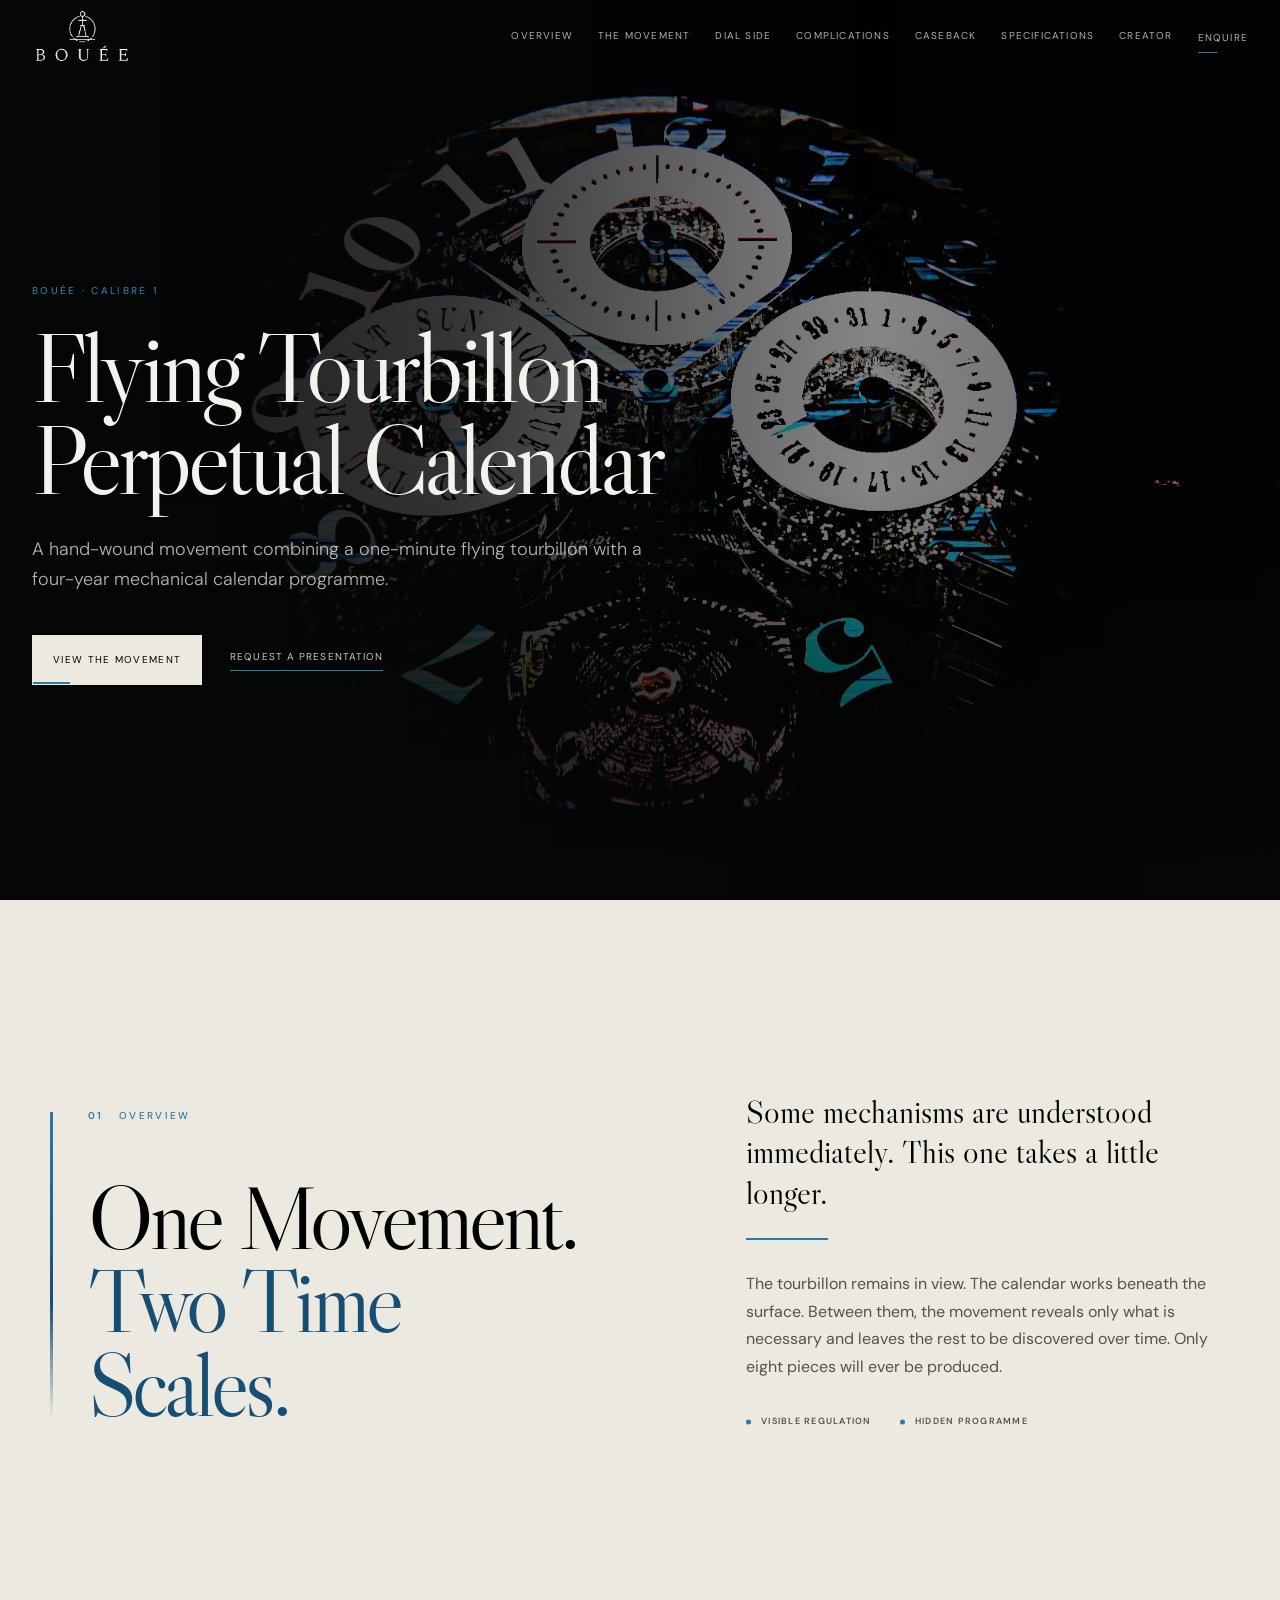
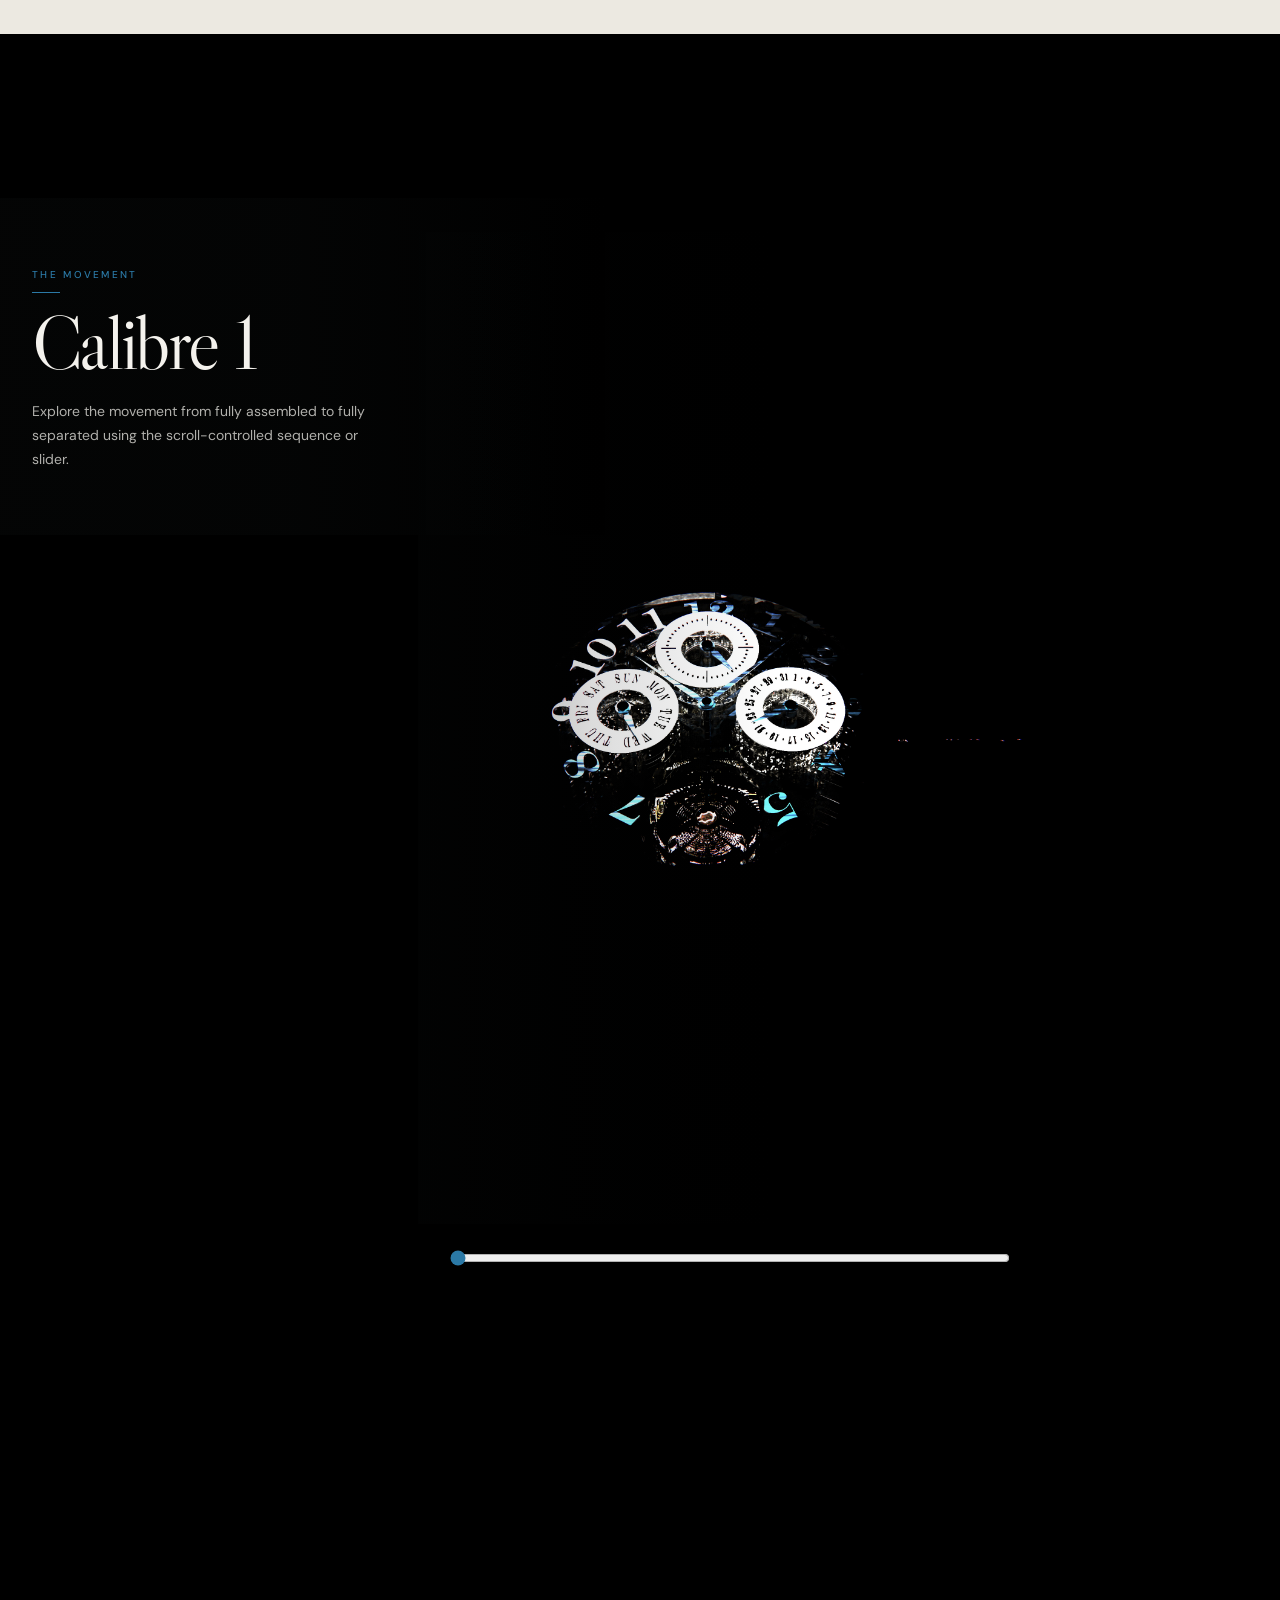
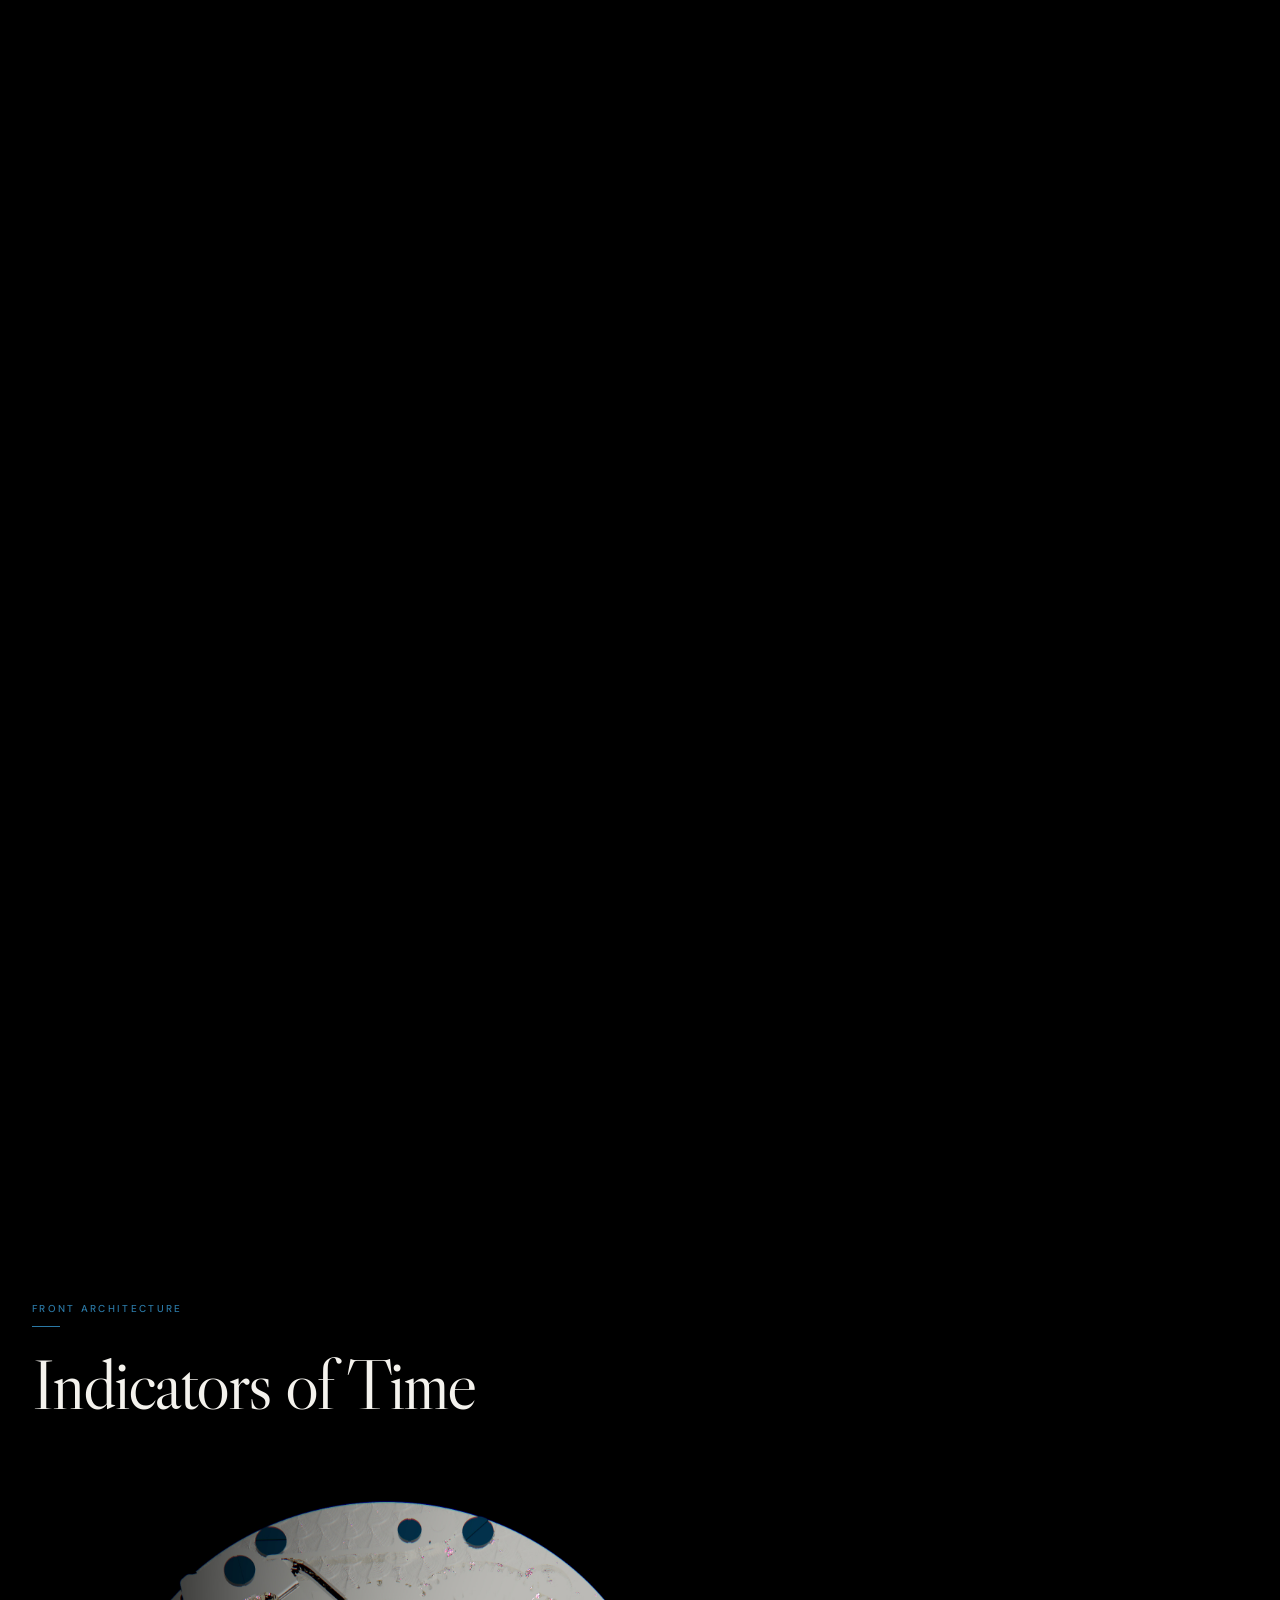
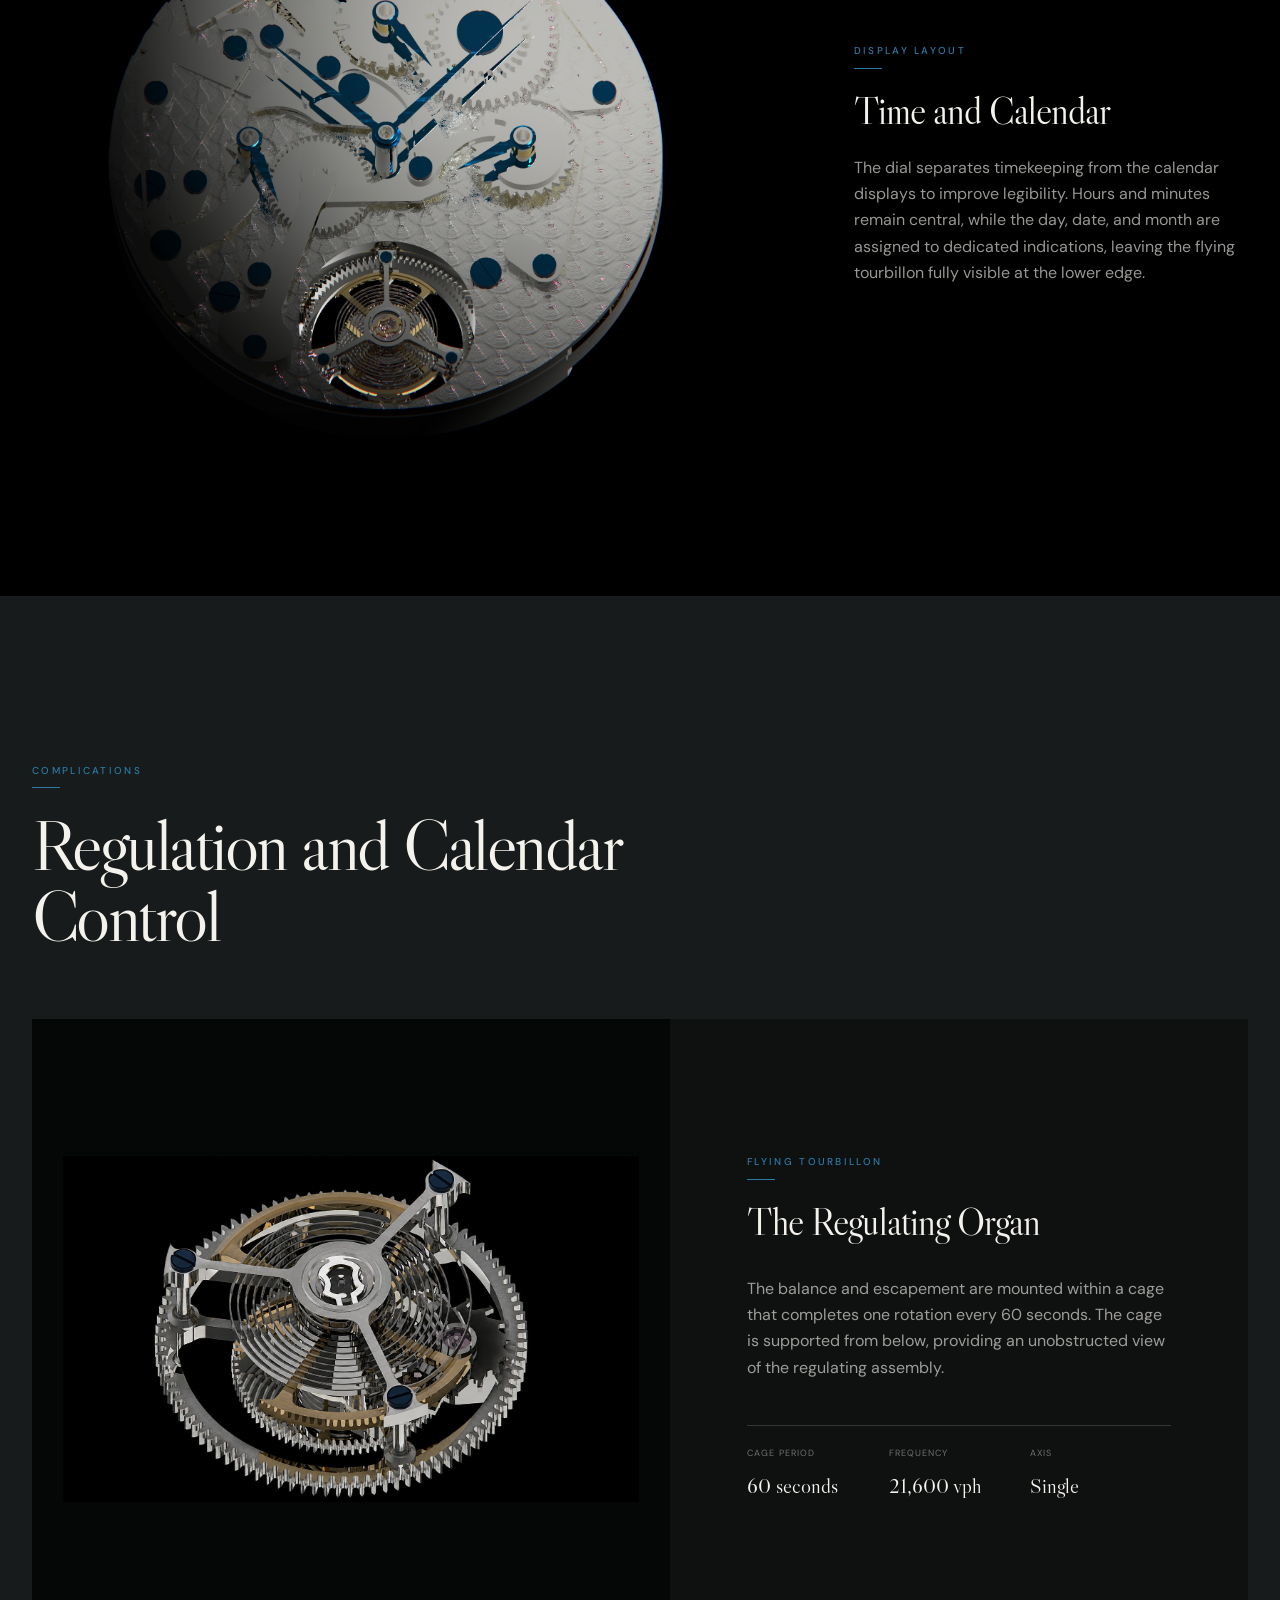
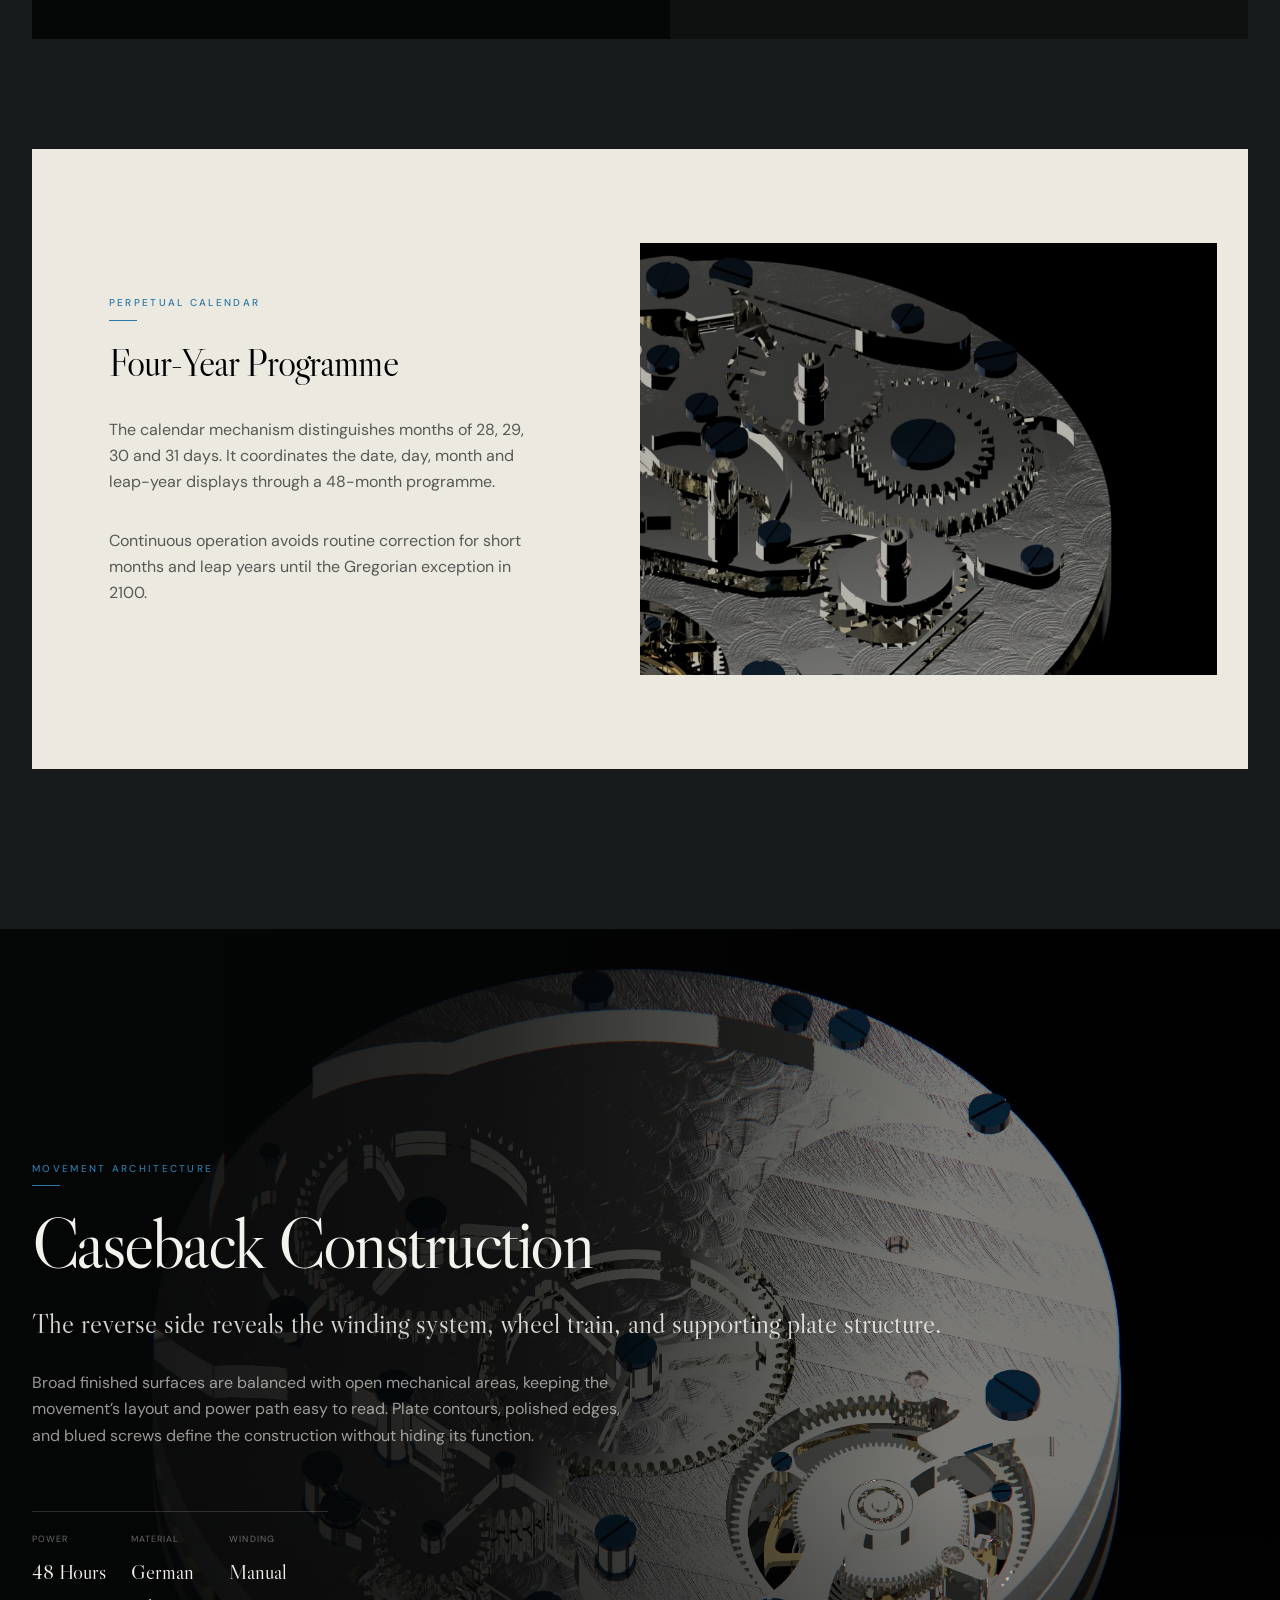
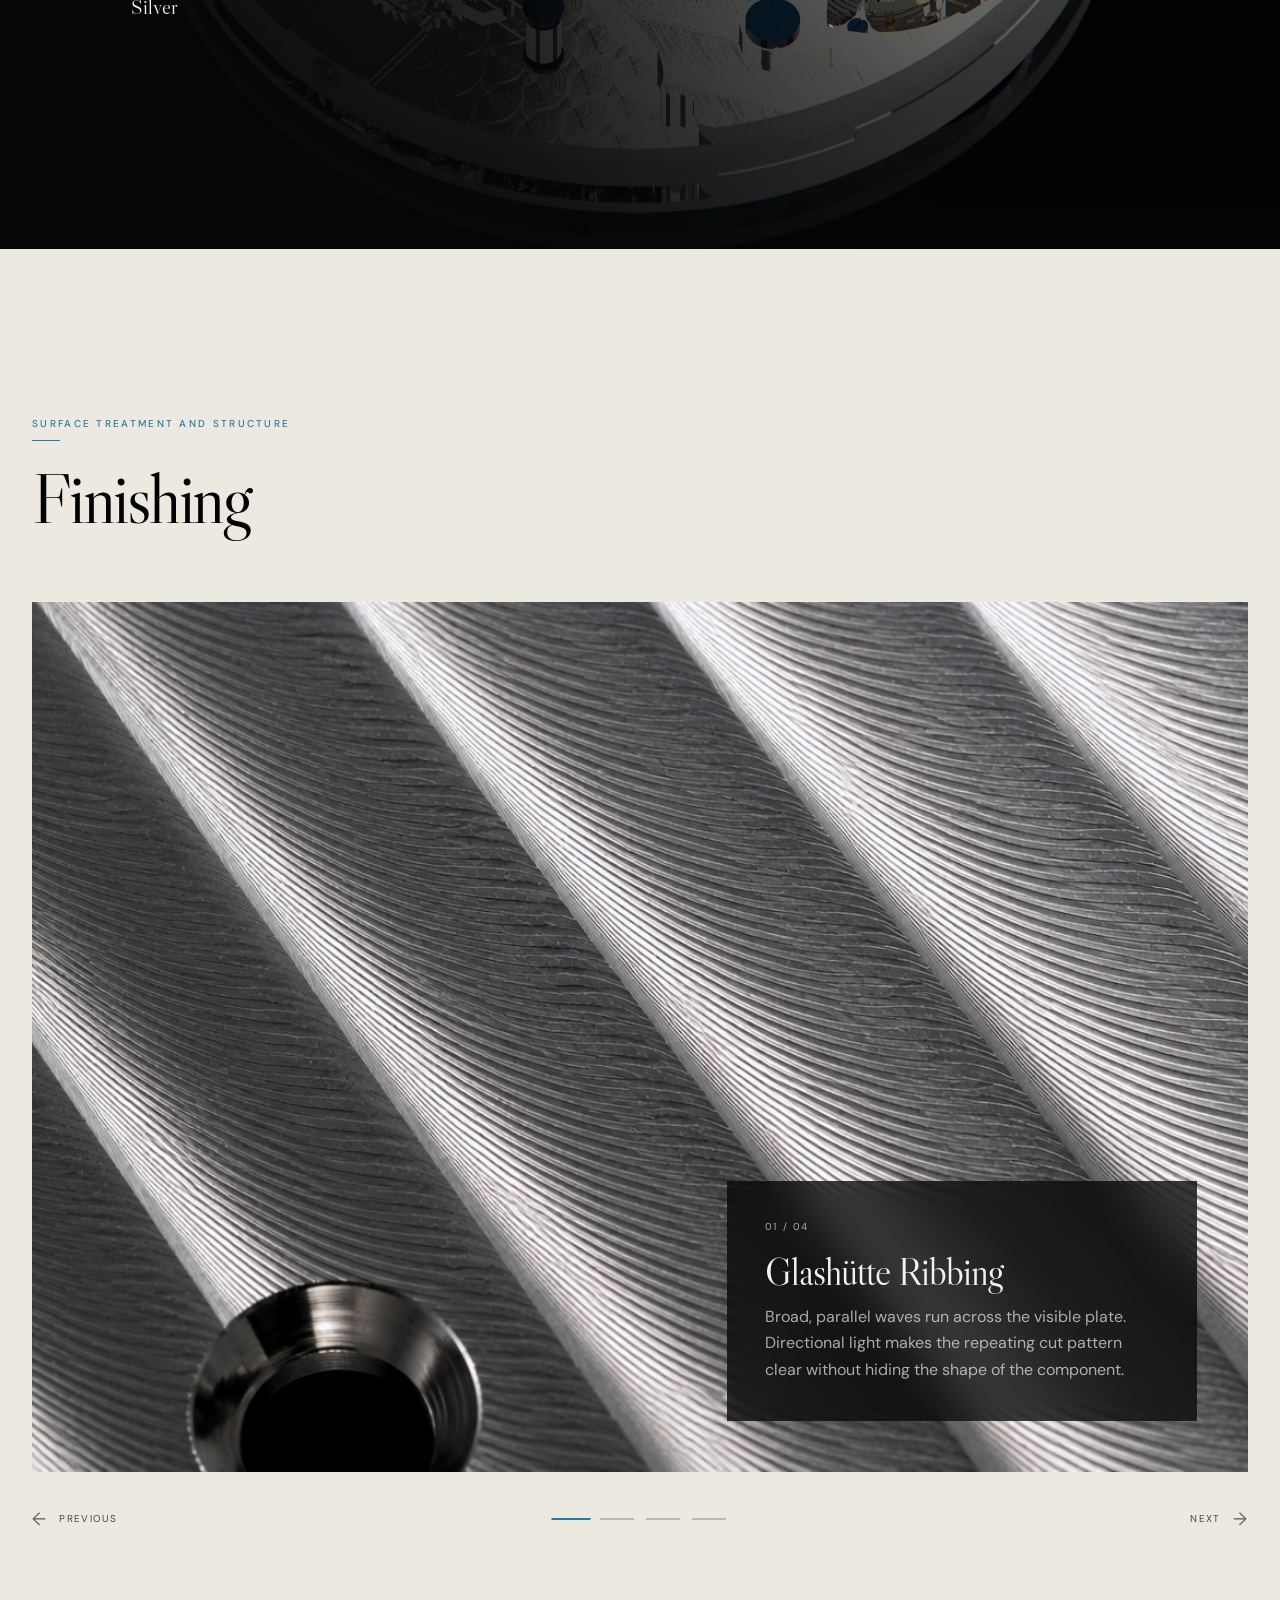
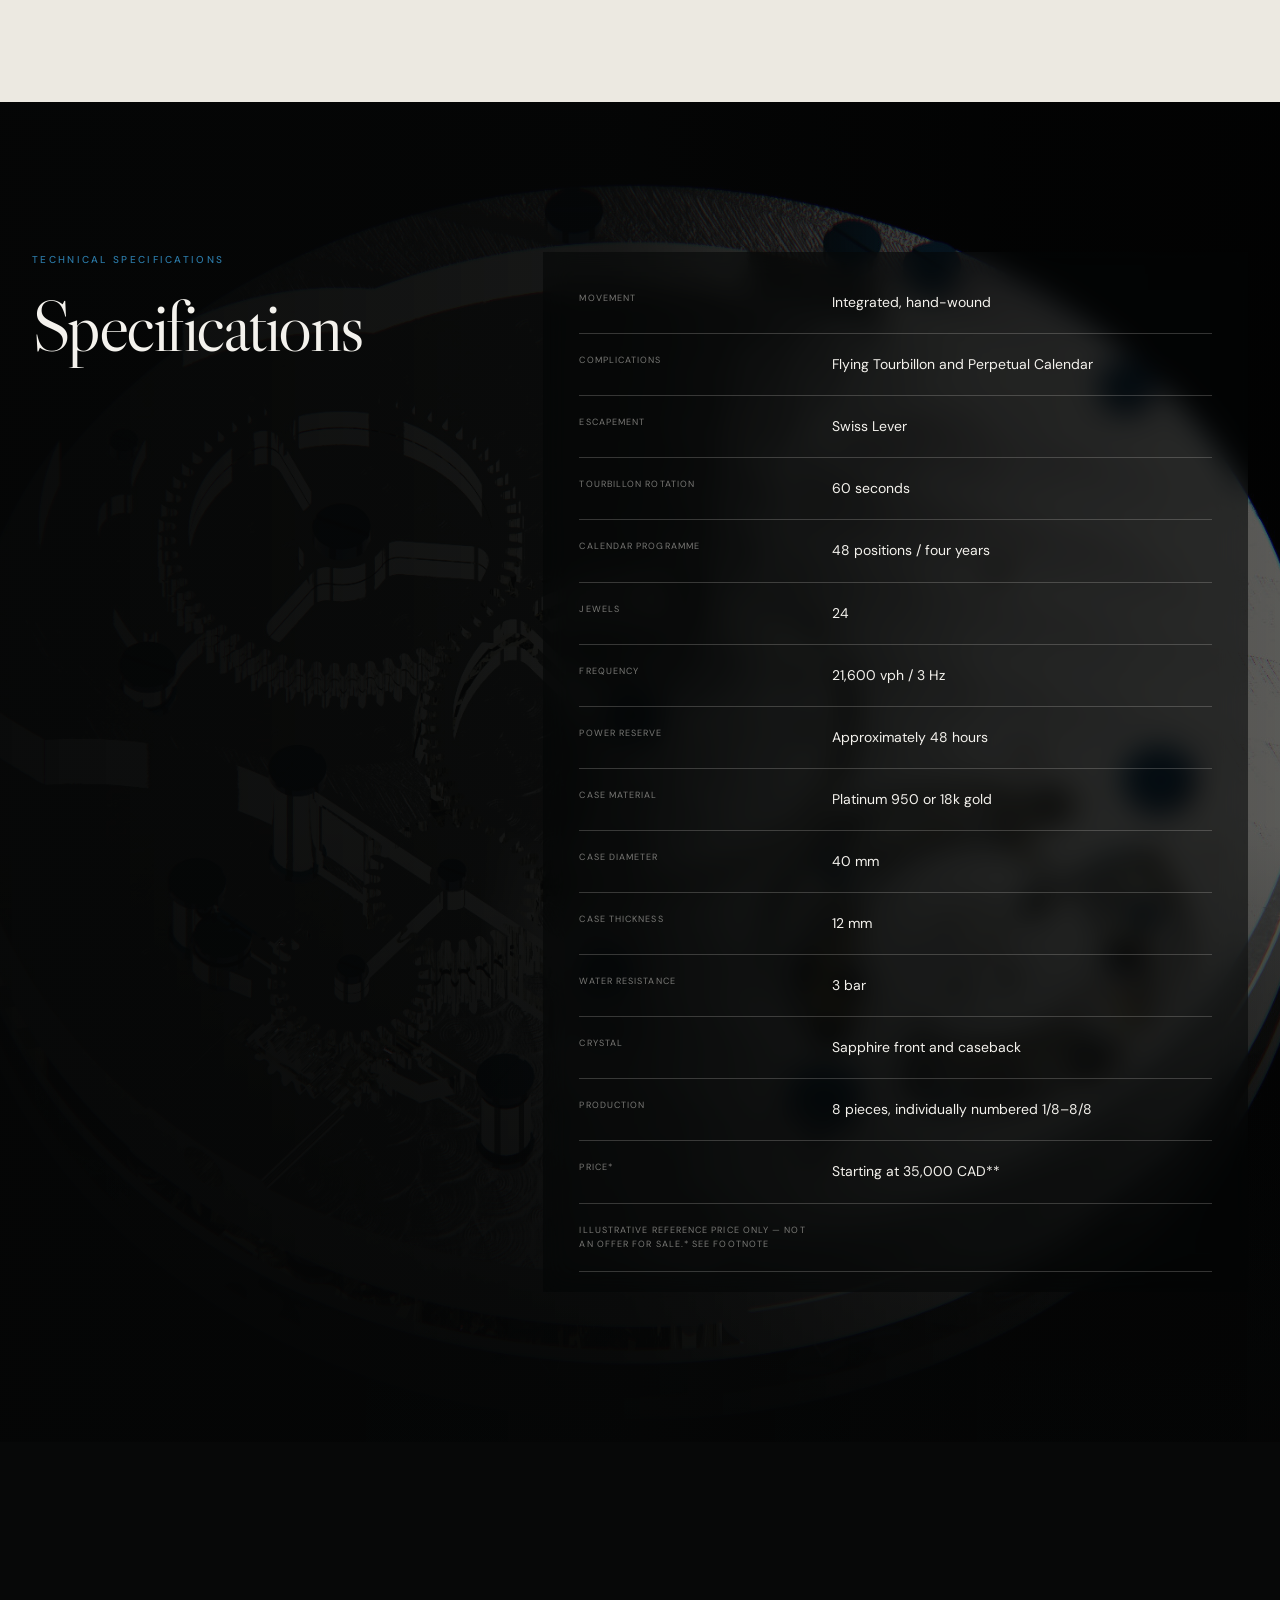
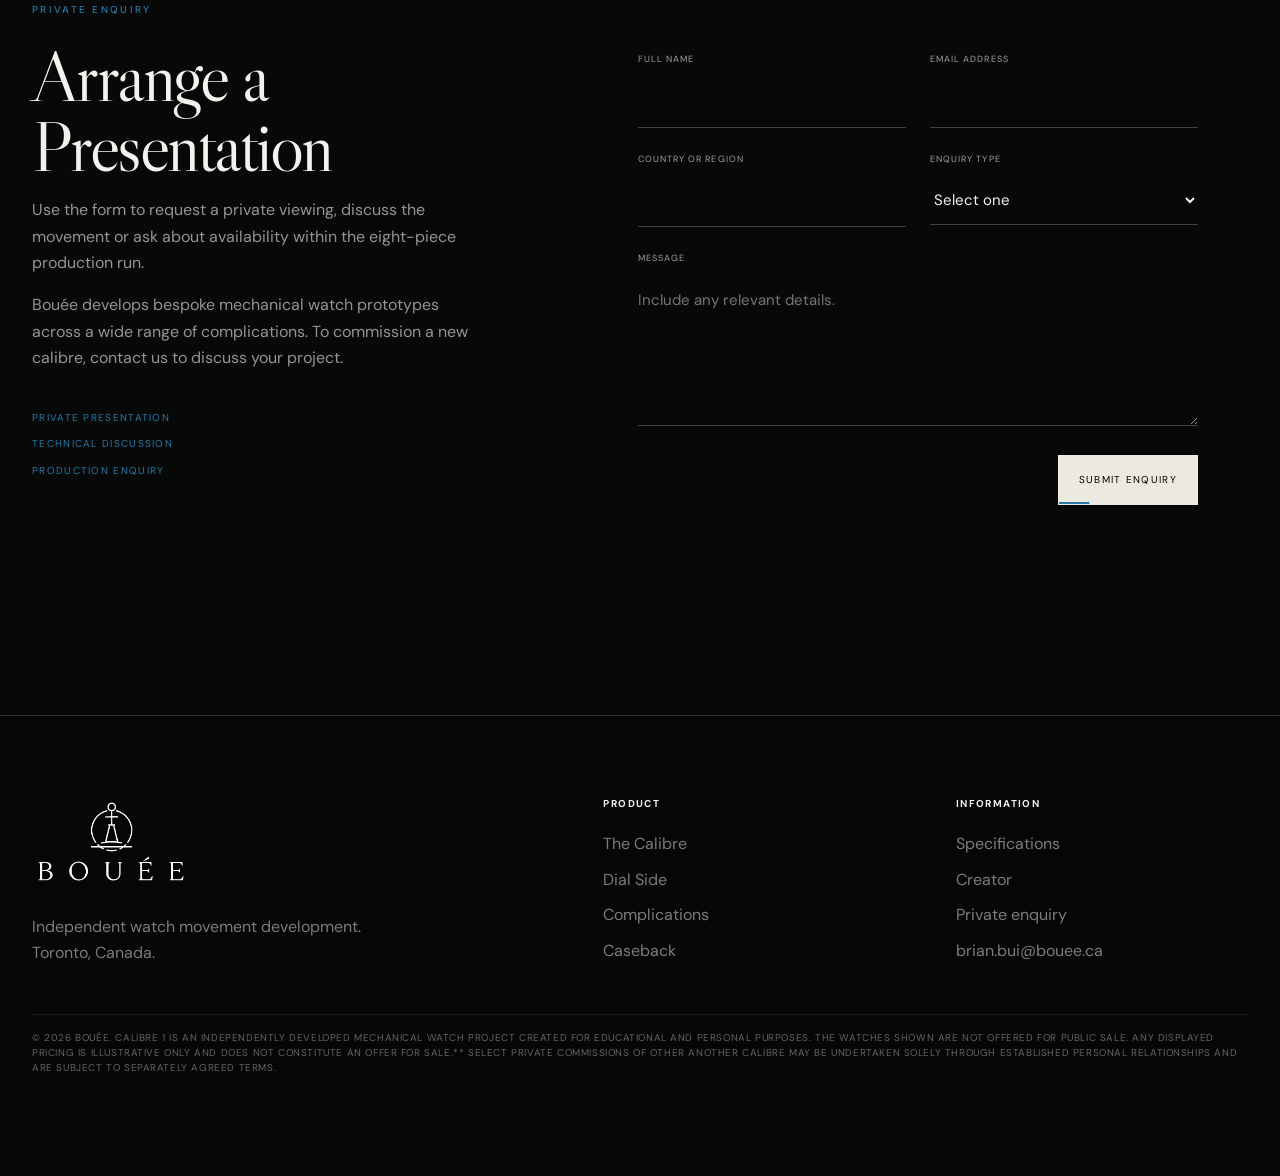
==== index.html @ 82122985 "Update index.html" ====
<!doctype html>
<html lang="en">
<head>
  <meta charset="utf-8" />
  <meta name="viewport" content="width=device-width, initial-scale=1" />
  <meta name="description" content="Bouée Calibre 1 — an independently developed flying tourbillon and perpetual calendar movement." />
  <meta name="theme-color" content="#090a0a" />
  <title>Bouée Calibre 1</title>

  <link rel="preconnect" href="https://fonts.googleapis.com" />
  <link rel="preconnect" href="https://fonts.gstatic.com" crossorigin />
  <link href="https://fonts.googleapis.com/css2?family=DM+Sans:wght@300;400;500;600&family=Libre+Caslon+Display&display=swap" rel="stylesheet" />

  <link rel="stylesheet" href="styles.css" />
  <style>
    .site-header {
      padding-bottom: 12px;
    }

    .site-header.is-scrolled {
      padding-bottom: 8px;
    }

    .brand-logo-image {
      display: block;
      width: 100px;
      height: auto;
      filter: invert(1);
    }

    .site-header .brand,
    .site-footer .footer-brand {
      display: inline-flex;
      align-items: center;
      line-height: 0;
    }

    .site-footer .footer-brand .brand-logo-image {
      width: 158px;
    }

    @media (max-width: 760px) {
      .site-header,
      .site-header.is-scrolled {
        padding-bottom: 8px;
      }

      .brand-logo-image {
        width: 108px;
      }

      .site-footer .footer-brand .brand-logo-image {
        width: 138px;
      }
    }
  </style>
  <script defer src="script.js"></script>
</head>
<body>
  <a class="skip-link" href="#main">Skip to content</a>

  <header class="site-header" data-header>
    <a class="brand" href="#top" aria-label="Bouée Calibre 1 home">
      <img class="brand-logo-image" src="assets/bouee-logo.png" alt="Bouée" />
    </a>

    <button class="menu-button" type="button" aria-expanded="false" aria-controls="site-navigation" data-menu-button>
      <span class="sr-only">Toggle navigation</span>
      <i></i>
      <i></i>
    </button>

    <nav class="site-navigation" id="site-navigation" data-navigation>
      <a href="#overview">Overview</a>
      <a href="#calibre">The Movement</a>
      <a href="#dial">Dial Side</a>
      <a href="#complications">Complications</a>
      <a href="#movement">Caseback</a>
      <a href="#specifications">Specifications</a>
      <a href="BrianBui.html">Creator</a>
      <a class="nav-action" href="#contact">Enquire</a>
    </nav>
  </header>

  <div class="page-progress" aria-hidden="true"><span data-page-progress></span></div>

  <main id="main">
    <section class="hero" id="top">
      <img class="hero-image" src="assets/hero.jpg" alt="Front view of the Bouée Calibre 1 flying tourbillon perpetual calendar" />
      <div class="hero-shade"></div>

      <div class="shell hero-content">
        <p class="eyebrow">Bouée · Calibre 1</p>
        <h1>Flying Tourbillon<br />Perpetual Calendar</h1>
        <p class="hero-copy">
          A hand-wound movement combining a one-minute flying tourbillon with a four-year mechanical calendar programme.
        </p>
        <div class="hero-actions">
          <a class="button button-primary" href="#overview">View the movement</a>
          <a class="text-link" href="#contact">Request a presentation</a>
        </div>
      </div>
    </section>

    <section class="section section-paper overview-section" id="overview">
      <div class="shell overview-composition">
        <div class="overview-title-block">
          <div class="overview-label">
            <span aria-hidden="true">01</span>
            <p class="eyebrow eyebrow-dark">Overview</p>
          </div>
          <h2>One Movement.<br /><em>Two Time Scales.</em></h2>
        </div>

        <div class="overview-copy">
          <p class="overview-lead">
            Some mechanisms are understood immediately. This one takes a little longer.
          </p>
          <p>
            The tourbillon remains in view. The calendar works beneath the surface. Between them, the movement reveals only what is necessary and leaves the rest to be discovered over time. Only eight pieces will ever be produced.
          </p>
          <div class="overview-notes" aria-label="Calibre 1 summary">
            <span>VISIBLE REGULATION</span>
            <span>HIDDEN PROGRAMME</span>
          </div>
        </div>
      </div>
    </section>

    <section class="section construction-section" id="calibre" data-scrub-section>
      <div class="shell scrub-layout scrub-layout-simple">
        <div class="scrub-overlay-copy">
          <p class="eyebrow">The Movement</p>
          <h2>Calibre 1</h2>
          <p>
            Explore the movement from fully assembled to fully separated using the scroll-controlled sequence or slider.
          </p>
        </div>

        <div class="scrub-media-column">
          <div class="scrub-frame">
            <video id="exploded-video" muted playsinline preload="auto" poster="assets/calibre-front.jpg">
              <source src="assets/exploded-view.mp4" type="video/mp4" />
              Your browser does not support HTML video.
            </video>
          </div>

          <div class="scrub-slider">
            <label class="sr-only" for="exploded-range">Exploded-view video position</label>
            <input id="exploded-range" type="range" min="0" max="1000" value="0" step="1" aria-label="Exploded-view video position" />
          </div>
        </div>
      </div>
    </section>

    <section class="section" id="dial">
      <div class="shell section-heading">
        <div>
          <p class="eyebrow">Front architecture</p>
          <h2>Indicators of Time</h2>
        </div>
        <p>
          
        </p>
      </div>

      <div class="shell dial-static-layout">
        <figure class="dial-static-media">
          <img src="assets/calendar-time-display-placeholder.jpg" alt="Filler render for the calendar and time display section" loading="lazy" />
        </figure>

        <div class="dial-static-copy">
          <p class="eyebrow">Display layout</p>
          <h3>Time and Calendar</h3>
          <p>
            The dial separates timekeeping from the calendar displays to improve legibility. Hours and minutes remain central, while the day, date, and month are assigned to dedicated indications, leaving the flying tourbillon fully visible at the lower edge. 
          </p>
        </div>
      </div>
    </section>

    <section class="section section-graphite" id="complications">
      <div class="shell section-heading">
        <div>
          <p class="eyebrow">Complications</p>
          <h2>Regulation and Calendar Control</h2>
        </div>
        <p>
          
        </p>
      </div>

      <div class="shell feature-panels">
        <article class="feature-panel">
          <div class="feature-media feature-media-dark">
            <video
              autoplay
              muted
              loop
              playsinline
              preload="metadata"
              poster="assets/tourbillon.jpg"
              aria-label="Flying tourbillon cage and balance in operation"
            >
              <source src="assets/tourbillon.mp4" type="video/mp4" />
            </video>
          </div>
          <div class="feature-copy">
            <p class="eyebrow">Flying Tourbillon</p>
            <h3>The Regulating Organ</h3>
            <p>
              The balance and escapement are mounted within a cage that completes one rotation every 60 seconds. The cage is supported from below, providing an unobstructed view of the regulating assembly.
            </p>
            <dl class="mini-specs">
              <div><dt>Cage Period</dt><dd>60 seconds</dd></div>
              <div><dt>Frequency</dt><dd>21,600 vph</dd></div>
              <div><dt>Axis</dt><dd>Single</dd></div>

            </dl>
          </div>
        </article>

        <article class="feature-panel feature-panel-reverse feature-panel-light">
          <div class="feature-media feature-media-light">
            <img src="assets/calendar.jpg" alt="Render of the perpetual calendar mechanism and central time display" loading="lazy" />
          </div>
          <div class="feature-copy">
            <p class="eyebrow eyebrow-dark">Perpetual calendar</p>
            <h3>Four-Year Programme</h3>
            <p>
              The calendar mechanism distinguishes months of 28, 29, 30 and 31 days. It coordinates the date, day, month and leap-year displays through a 48-month programme.
            </p>
            <p>
              Continuous operation avoids routine correction for short months and leap years until the Gregorian exception in 2100.
            </p>
          </div>
        </article>
      </div>
    </section>

    <section class="movement-section" id="movement">
      <img class="movement-background" src="assets/back.jpg" alt="Rear movement view showing the going train, plate and winding system" loading="lazy" />
      <div class="movement-overlay"></div>
      <div class="shell movement-content">
        <p class="eyebrow">Movement architecture</p>
        <h2>Caseback Construction</h2>
        <p class="lead">
          The reverse side reveals the winding system, wheel train, and supporting plate structure.
        </p>
        <p>
          Broad finished surfaces are balanced with open mechanical areas, keeping the movement’s layout and power path easy to read. Plate contours, polished edges, and blued screws define the construction without hiding its function.
        </p>
        <div class="movement-points">
          <dl class="mini-specs">
            <div><dt>Power</dt><dd> 48 Hours</dd></div>
            <div><dt>Material</dt><dd>German Silver</dd></div>
            <div><dt>Winding</dt><dd>Manual</dd></div>
          </dl>
        </div>
      </div>
    </section>

    <section class="section section-paper" id="finishing">
      <div class="shell section-heading section-heading-dark">
        <div>
          <p class="eyebrow eyebrow-dark">Surface Treatment and Structure</p>
          <h2>Finishing</h2>
        </div>
        <p>
          
        </p>
      </div>

      <div class="shell finishing-carousel" data-finishing-carousel aria-roledescription="carousel" aria-label="Surface treatments and structural finishing">
        <div class="finishing-carousel-viewport" aria-live="polite">
          <figure class="finishing-slide is-active" data-finishing-slide aria-hidden="false">
            <img src="assets/glashutte-ribbing.png" alt="Macro view of Glashütte ribbing across a finished metal plate" loading="lazy" />
            <figcaption>
              <span class="finishing-slide-number">01 / 04</span>
              <h3>Glashütte Ribbing</h3>
              <p>Broad, parallel waves run across the visible plate. Directional light makes the repeating cut pattern clear without hiding the shape of the component.</p>
            </figcaption>
          </figure>

          <figure class="finishing-slide" data-finishing-slide aria-hidden="true">
            <img src="assets/perlage.png" alt="Close macro texture of overlapping perlage circles" loading="lazy" />
            <figcaption>
              <span class="finishing-slide-number">02 / 04</span>
              <h3>Perlage</h3>
              <p>Overlapping circular graining is applied to recessed and covered surfaces. Each impression partially overlaps the previous one to create a continuous field.</p>
            </figcaption>
          </figure>

          <figure class="finishing-slide" data-finishing-slide aria-hidden="true">
            <img src="assets/blued-screw.jpg" alt="Single heat-blued watch screw against a black background" loading="lazy" />
            <figcaption>
              <span class="finishing-slide-number">03 / 04</span>
              <h3>Heat-Blued Screws</h3>
              <p>Polished steel screws are thermally oxidized to a deep blue. Their colour is used sparingly as a functional and visual accent throughout the movement.</p>
            </figcaption>
          </figure>

          <figure class="finishing-slide" data-finishing-slide aria-hidden="true">
            <img src="assets/polished-bevel.png" alt="Macro view of a mirror-polished bevel along a brushed watch bridge" loading="lazy" />
            <figcaption>
              <span class="finishing-slide-number">04 / 04</span>
              <h3>Polished Bevels</h3>
              <p>Narrow chamfers are cut along selected bridge and plate edges, then polished to contrast with the adjacent brushed or patterned surface.</p>
            </figcaption>
          </figure>

        </div>

        <div class="finishing-carousel-controls">
          <button class="finishing-carousel-button" type="button" data-finishing-previous aria-label="Show previous finishing image">
            <span aria-hidden="true">←</span>
            Previous
          </button>

          <div class="finishing-carousel-dots" role="tablist" aria-label="Select finishing image">
            <button class="finishing-carousel-dot is-active" type="button" role="tab" aria-selected="true" aria-label="Show Glashütte ribbing" data-finishing-dot="0"></button>
            <button class="finishing-carousel-dot" type="button" role="tab" aria-selected="false" aria-label="Show perlage" data-finishing-dot="1"></button>
            <button class="finishing-carousel-dot" type="button" role="tab" aria-selected="false" aria-label="Show heat-blued screw" data-finishing-dot="2"></button>
            <button class="finishing-carousel-dot" type="button" role="tab" aria-selected="false" aria-label="Show polished bevel" data-finishing-dot="3"></button>
          </div>

          <button class="finishing-carousel-button" type="button" data-finishing-next aria-label="Show next finishing image">
            Next
            <span aria-hidden="true">→</span>
          </button>
        </div>
      </div>
    </section>

    

    <section class="specifications-section" id="specifications">
      <img class="specifications-background" src="assets/back.jpg" alt="Rear movement render behind the technical specifications" loading="lazy" />
      <div class="specifications-overlay"></div>

      <div class="shell specifications-content">
        <div class="specifications-heading">
          <p class="eyebrow">Technical specifications</p>
          <h2>Specifications</h2>
          <p></p>
        </div>

        <dl class="specification-list specification-list-overlay">
          <div><dt>Movement</dt><dd>Integrated, hand-wound</dd></div>
          <div><dt>Complications</dt><dd>Flying Tourbillon and Perpetual Calendar</dd></div>
          <div><dt>Escapement</dt><dd>Swiss Lever</dd></div>
          <div><dt>Tourbillon Rotation</dt><dd>60 seconds</dd></div>
          <div><dt>Calendar Programme</dt><dd>48 positions / four years</dd></div>
          <div><dt>Jewels</dt><dd> 24 </dd></div>
          <div><dt>Frequency</dt><dd>21,600 vph / 3 Hz</dd></div>
          <div><dt>Power Reserve</dt><dd>Approximately 48 hours </dd></div>
          <div><dt>Case Material</dt><dd>Platinum 950 or 18k gold</dd></div>
          <div><dt>Case Diameter</dt><dd>40 mm </dd></div>
          <div><dt>Case Thickness</dt><dd> 12 mm </dd></div>
          <div><dt>Water Resistance</dt><dd>3 bar </dd></div>
          <div><dt>Crystal</dt><dd>Sapphire front and caseback</dd></div>
          <div><dt>Production</dt><dd>8 pieces, individually numbered 1/8–8/8</dd></div>
          <div><dt>Price*</dt><dd>Starting at 35,000 CAD**</dd></div>
          <div><dt>Illustrative reference price only — not an offer for sale.* See Footnote</dt></div>
        </dl>

      </div>
    </section>

    <section class="section contact-section" id="contact">
      <div class="shell contact-layout">
        <div>
          <p class="eyebrow">Private enquiry</p>
          <h2>Arrange a Presentation</h2>
          <p>
            Use the form to request a private viewing, discuss the movement or ask about availability within the eight-piece production run.
          </p>
          <p>
            Bouée develops bespoke mechanical watch prototypes across a wide range of complications. To commission a new calibre, contact us to discuss your project. 
          </p>
          <div class="contact-options">
            <span>Private presentation</span>
            <span>Technical discussion</span>
            <span>Production enquiry</span>
          </div>
        </div>

        <form class="contact-form" data-contact-form>
          <div class="field-row">
            <label>Full name<input type="text" name="name" autocomplete="name" required /></label>
            <label>Email address<input type="email" name="email" autocomplete="email" required /></label>
          </div>
          <div class="field-row">
            <label>Country or region<input type="text" name="country" autocomplete="country-name" /></label>
            <label>Enquiry type
              <select name="enquiry" required>
                <option value="">Select one</option>
                <option>Private presentation</option>
                <option>Technical discussion</option>
                <option>Production availability</option>
                <option>Press or industry</option>
              </select>
            </label>
          </div>
          <label>Message<textarea name="message" rows="5" placeholder="Include any relevant details."></textarea></label>
          <div class="form-footer">
            <small></small>
            <button class="button button-primary" type="submit">Submit enquiry</button>
          </div>
          <div class="form-message" data-form-message hidden role="status">
            No longer accepting commisions for Calibre 1. 
          </div>
        </form>
      </div>
    </section>
  </main>

  <footer class="site-footer">
    <div class="shell footer-layout">
      <div>
        <a class="brand footer-brand" href="#top" aria-label="Bouée home"><img class="brand-logo-image" src="assets/bouee-logo.png" alt="Bouée" loading="lazy" /></a>
        <p>Independent watch movement development.<br />Toronto, Canada.</p>
      </div>
      <div>
        <strong>Product</strong>
        <a href="#calibre">The Calibre</a>
        <a href="#dial">Dial Side</a>
        <a href="#complications">Complications</a>
        <a href="#movement">Caseback</a>
      </div>
      <div>
        <strong>Information</strong>
        <a href="#specifications">Specifications</a>
        <a href="BrianBui.html">Creator</a>
        <a href="#contact">Private enquiry</a>
        <span>brian.bui@bouee.ca</span>
      </div>
    </div>
    <div class="shell site-footnote">
    <p>
    © 2026 Bouée. Calibre 1 is an independently developed mechanical watch
    project created for educational and personal purposes. The watches shown
    are not offered for public sale. Any displayed pricing is illustrative
    only and does not constitute an offer for sale.** Select private commissions
    of other another calibre may be undertaken solely through established personal relationships and are subject to separately agreed terms.
  </p>
  </div>
  </footer>
  
</body>
</html>
---- styles.css ----
:root {
  --black: #000000;
  --black-soft: #111313;
  --graphite: #181b1b;
  --paper: #ece9e1;
  --paper-deep: #d8d2c5;
  --white: #f4f2ed;
  --muted: #a4a098;
  --metal: #b3a98f;
  --blue: #17384f;
  --line: rgba(244, 242, 237, 0.16);
  --dark-line: rgba(9, 10, 10, 0.16);
  --serif: "Libre Caslon Display", Georgia, serif;
  --sans: "DM Sans", Arial, sans-serif;
  --shell: min(1440px, calc(100vw - 64px));
  --header-height: 84px;
}

* { box-sizing: border-box; }
html { scroll-behavior: smooth; background: var(--black); }
body { margin: 0; color: var(--white); background: var(--black); font-family: var(--sans); font-size: 16px; line-height: 1.65; -webkit-font-smoothing: antialiased; }
img, video { display: block; max-width: 100%; }
button, input, select, textarea { font: inherit; }
button, a, input, select, textarea { outline-offset: 4px; }
a { color: inherit; text-decoration: none; }
::selection { color: var(--black); background: var(--metal); }

.sr-only { position: absolute; width: 1px; height: 1px; padding: 0; margin: -1px; overflow: hidden; clip: rect(0,0,0,0); white-space: nowrap; border: 0; }
.skip-link { position: fixed; z-index: 1000; top: 16px; left: 16px; padding: 10px 14px; color: var(--black); background: var(--white); transform: translateY(-160%); transition: transform 180ms ease; }
.skip-link:focus { transform: translateY(0); }
.shell { width: var(--shell); margin-inline: auto; }

.site-header { position: fixed; z-index: 100; top: 0; left: 0; width: 100%; height: var(--header-height); padding: 0 32px; display: flex; align-items: center; justify-content: space-between; border-bottom: 1px solid transparent; transition: height 250ms ease, background 250ms ease, border-color 250ms ease; }
.site-header.is-scrolled { height: 70px; background: rgba(9,10,10,.88); border-color: var(--line); backdrop-filter: blur(16px); }
.brand { display: inline-flex; flex-direction: column; line-height: 1; letter-spacing: .15em; }
.brand span { font-family: var(--serif); font-size: 24px; }
.brand small { margin-top: 7px; color: var(--metal); font-size: 8px; letter-spacing: .22em; }
.site-navigation { display: flex; align-items: center; gap: 25px; }
.site-navigation a { position: relative; color: rgba(244,242,237,.72); font-size: 10px; letter-spacing: .12em; text-transform: uppercase; }
.site-navigation a:not(.nav-action)::after { content: ""; position: absolute; right: 0; bottom: -8px; left: 0; height: 1px; background: var(--metal); transform: scaleX(0); transform-origin: right; transition: transform 180ms ease; }
.site-navigation a:hover::after, .site-navigation a:focus-visible::after { transform: scaleX(1); transform-origin: left; }
.site-navigation a:hover, .site-navigation a:focus-visible { color: var(--white); }
.nav-action { padding: 11px 15px; border: 1px solid rgba(179,169,143,.44); }
.menu-button { display: none; width: 46px; height: 46px; padding: 0; border: 0; color: var(--white); background: transparent; }
.menu-button i { display: block; width: 24px; height: 1px; margin: 6px auto; background: currentColor; transition: transform 180ms ease; }
.page-progress { position: fixed; z-index: 120; top: 0; left: 0; width: 100%; height: 2px; }
.page-progress span { display: block; width: 0; height: 100%; background: var(--metal); }

.hero { position: relative; min-height: 100svh; overflow: hidden; display: flex; align-items: center; background: #050606; }
.hero-image { position: absolute; inset: 0; width: 100%; height: 100%; object-fit: cover; object-position: center; }
.hero-shade { position: absolute; inset: 0; background: linear-gradient(90deg, rgba(5,6,6,.94) 0%, rgba(5,6,6,.72) 35%, rgba(5,6,6,.22) 68%, rgba(5,6,6,.48) 100%), linear-gradient(0deg, rgba(5,6,6,.8) 0%, transparent 46%); }
.hero-content { position: relative; z-index: 2; padding-top: 68px; }
.eyebrow { margin: 0 0 22px; color: var(--metal); font-size: 10px; font-weight: 500; letter-spacing: .23em; text-transform: uppercase; }
.eyebrow-dark { color: #716957; }
.hero h1, h2, h3 { margin-top: 0; font-family: var(--serif); font-weight: 400; }
.hero h1 { max-width: 1040px; margin-bottom: 30px; font-size: clamp(58px, 7.8vw, 122px); line-height: .92; letter-spacing: -.04em; }
.hero-copy { max-width: 610px; margin: 0; color: rgba(244,242,237,.73); font-size: 18px; font-weight: 300; }
.hero-actions { margin-top: 40px; display: flex; align-items: center; gap: 28px; }
.button { min-height: 50px; padding: 0 20px; display: inline-flex; align-items: center; justify-content: center; border: 1px solid transparent; font-size: 10px; letter-spacing: .13em; text-transform: uppercase; cursor: pointer; }
.button-primary { color: var(--black); background: var(--paper); }
.button-primary:hover, .button-primary:focus-visible { background: var(--metal); }
.text-link { padding-bottom: 4px; border-bottom: 1px solid rgba(244,242,237,.42); color: rgba(244,242,237,.82); font-size: 10px; letter-spacing: .11em; text-transform: uppercase; }
.hero-details { position: absolute; z-index: 2; bottom: 30px; left: 50%; display: flex; justify-content: flex-end; gap: 24px; transform: translateX(-50%); color: rgba(244,242,237,.46); font-size: 9px; letter-spacing: .13em; text-transform: uppercase; }
.hero-details span + span::before { content: "·"; margin-right: 24px; color: var(--metal); }

.section { padding: 160px 0; }
.section-paper { color: var(--black); background: var(--paper); }
.section-graphite { background: var(--graphite); }
.introduction-layout {
  width: min(1180px, 100%);
  margin-inline: auto;
  display: grid;
  grid-template-columns: minmax(0, 1fr) minmax(390px, .9fr);
  gap: clamp(72px, 9vw, 150px);
  align-items: center;
}
h2 { margin-bottom: 0; font-size: clamp(48px, 5.6vw, 84px); line-height: .98; letter-spacing: -.035em; }
h3 { margin-bottom: 18px; font-size: clamp(29px, 3vw, 44px); line-height: 1.04; letter-spacing: -.025em; }
.introduction-copy { max-width: 620px; padding-top: 0; color: rgba(9,10,10,.67); }
.introduction-copy p { margin: 0 0 24px; }
.lead { font-family: var(--serif); font-size: clamp(25px, 2.2vw, 35px); line-height: 1.26; color: rgba(244,242,237,.88); }
.dark-lead { color: rgba(9,10,10,.88); }
.section-heading { margin-bottom: 68px; display: grid; grid-template-columns: 1.1fr .55fr; gap: 10vw; align-items: end; }
.section-heading > p { max-width: 540px; margin: 0 0 5px; color: rgba(244,242,237,.57); }
.section-heading-dark > p { color: rgba(9,10,10,.62); }

.dial-viewer { min-height: 720px; display: grid; grid-template-columns: minmax(0,1fr) 420px; border-top: 1px solid var(--line); border-bottom: 1px solid var(--line); }
.dial-media { position: relative; overflow: hidden; min-height: 720px; background: #050606; }
.dial-media img { width: 100%; height: 100%; min-height: 720px; object-fit: contain; padding: clamp(20px,3vw,52px); transition: transform 650ms ease, filter 650ms ease; }
.dial-viewer[data-active-view="complete"] img { transform: scale(1.02); }
.dial-viewer[data-active-view="time"] img { transform: scale(1.18) translateY(9%); }
.dial-viewer[data-active-view="calendar"] img { transform: scale(1.17) translateY(2%); }
.dial-viewer[data-active-view="tourbillon"] img { transform: scale(1.3) translateY(-14%); }
.image-label { position: absolute; right: 18px; bottom: 16px; padding: 7px 9px; color: rgba(244,242,237,.5); background: rgba(9,10,10,.72); font-size: 9px; letter-spacing: .1em; text-transform: uppercase; backdrop-filter: blur(10px); }
.dial-controls { display: flex; flex-direction: column; border-left: 1px solid var(--line); }
.dial-control { flex: 1; min-height: 155px; padding: 28px 30px; display: grid; grid-template-columns: 42px 1fr; grid-template-areas: "number title" "number copy"; align-content: center; text-align: left; color: var(--white); background: transparent; border: 0; border-bottom: 1px solid var(--line); cursor: pointer; }
.dial-control:last-child { border-bottom: 0; }
.dial-control:hover, .dial-control:focus-visible, .dial-control.is-active { background: rgba(179,169,143,.08); }
.dial-control span { grid-area: number; color: var(--metal); font-size: 10px; letter-spacing: .16em; }
.dial-control strong { grid-area: title; font-family: var(--serif); font-size: 24px; font-weight: 400; }
.dial-control small { grid-area: copy; margin-top: 8px; color: rgba(244,242,237,.5); line-height: 1.5; }

.feature-panels { display: grid; gap: 110px; }
.feature-panel { display: grid; grid-template-columns: minmax(0,1.05fr) minmax(320px,.95fr); align-items: stretch; }
.feature-panel-reverse { grid-template-columns: minmax(320px,.95fr) minmax(0,1.05fr); }
.feature-panel-reverse .feature-media { order: 2; }
.feature-media { min-height: 620px; overflow: hidden; border: 1px solid var(--line); }
.feature-media-dark { background: #050606; }
.feature-media-light { background: var(--paper); border-color: var(--dark-line); }
.feature-media img { width: 100%; height: 100%; min-height: 620px; object-fit: contain; padding: clamp(18px,2.4vw,40px); }
.feature-media video { width: 100%;  height: 100%; object-fit: contain; padding: clamp(18px,2.4vw,40px); }
.feature-copy { padding: clamp(44px,6vw,86px); display: flex; flex-direction: column; justify-content: center; background: #0f1111; }
.feature-copy p:not(.eyebrow) { color: rgba(244,242,237,.62); }
.feature-panel-light .feature-copy { color: var(--black); background: var(--paper); }
.feature-panel-light .feature-copy p:not(.eyebrow) { color: rgba(9,10,10,.65); }
.mini-specs { margin: 28px 0 0; display: grid; grid-template-columns: repeat(3,1fr); border-top: 1px solid var(--line); }
.mini-specs div { padding: 20px 16px 0 0; }
.mini-specs dt { color: rgba(244,242,237,.42); font-size: 9px; letter-spacing: .12em; text-transform: uppercase; }
.mini-specs dd { margin: 8px 0 0; font-family: var(--serif); font-size: 21px; }

.movement-section { position: relative; min-height: 920px; overflow: hidden; display: flex; align-items: center; background: #050606; }
.movement-background { position: absolute; inset: 0; width: 100%; height: 100%; object-fit: cover; object-position: center; }
.movement-overlay { position: absolute; inset: 0; background: linear-gradient(90deg, rgba(5,6,6,.92) 0%, rgba(5,6,6,.72) 39%, rgba(5,6,6,.12) 74%), linear-gradient(0deg, rgba(5,6,6,.55), transparent 40%); }
.movement-content { position: relative; z-index: 2; }
.movement-content h2 { max-width: 700px; }
.movement-content > p:not(.eyebrow,.lead) { max-width: 610px; color: rgba(244,242,237,.62); }
.movement-points { max-width: 620px; margin-top: 34px; display: grid; grid-template-columns: 1fr 1fr; border-top: 1px solid var(--line); border-left: 1px solid var(--line); }
.movement-points span { padding: 18px 20px; border-right: 1px solid var(--line); border-bottom: 1px solid var(--line); color: rgba(244,242,237,.72); font-size: 10px; letter-spacing: .11em; text-transform: uppercase; }

.finishing-layout { display: grid; grid-template-columns: minmax(0,1.15fr) minmax(360px,.85fr); gap: 70px; align-items: stretch; }
.finishing-main { min-height: 680px; overflow: hidden; border: 1px solid var(--dark-line); background: #050606; }
.finishing-main img { width: 100%; height: 100%; min-height: 680px; object-fit: contain; padding: 28px; }
.finishing-list { border-top: 1px solid var(--dark-line); }
.finishing-list article { min-height: 150px; padding: 28px 0; display: grid; grid-template-columns: 56px 1fr; border-bottom: 1px solid var(--dark-line); }
.finishing-list article > span { color: #716957; font-size: 10px; letter-spacing: .15em; }
.finishing-list h3 { margin-bottom: 7px; font-size: 27px; }
.finishing-list p { margin: 0; color: rgba(9,10,10,.62); }

.construction-section { padding-bottom: 0; }
.scrub-layout { min-height: 210vh; display: grid; grid-template-columns: minmax(0,1fr) minmax(310px,.72fr); gap: clamp(44px,7vw,100px); align-items: start; }
.scrub-frame { position: sticky; top: 100px; width: min(100%,560px); aspect-ratio: 4 / 5; margin: 0 auto; padding: 8px; overflow: hidden; border: 1px solid rgba(179,169,143,.55); background: #050606; }
.scrub-frame video { width: 100%; height: 100%; object-fit: contain; object-position: center; background: #000; }
.scrub-controls { position: sticky; top: 130px; padding: 48px 0 48px 44px; border-left: 1px solid var(--line); }
.scrub-controls h3 { margin-bottom: 34px; }
.scrub-controls label { display: block; margin-bottom: 12px; color: var(--muted); font-size: 9px; letter-spacing: .14em; text-transform: uppercase; }
.scrub-controls input[type="range"] { width: 100%; accent-color: var(--metal); cursor: ew-resize; }
.scrub-status { margin-top: 10px; display: grid; grid-template-columns: 1fr auto 1fr; gap: 12px; color: rgba(244,242,237,.42); font-size: 9px; letter-spacing: .1em; text-transform: uppercase; }
.scrub-status output { color: var(--metal); }
.scrub-status span:last-child { text-align: right; }
.scrub-controls > p:last-child { margin-top: 34px; color: rgba(244,242,237,.52); font-size: 13px; }

.render-gallery { display: grid; grid-template-columns: 1.2fr .8fr .8fr; grid-template-rows: 360px 360px; gap: 18px; }
.render-gallery figure { position: relative; margin: 0; overflow: hidden; border: 1px solid var(--line); background: #050606; }
.render-gallery figure:first-child { grid-row: 1 / 3; }
.render-gallery img { width: 100%; height: 100%; object-fit: contain; padding: 18px; }
.render-gallery figcaption { position: absolute; right: 15px; bottom: 14px; padding: 7px 9px; color: rgba(244,242,237,.64); background: rgba(9,10,10,.74); font-size: 9px; letter-spacing: .11em; text-transform: uppercase; }

.specifications-layout { display: grid; grid-template-columns: .9fr 1.1fr; gap: 8vw; align-items: stretch; }
.specification-list { margin: 0; }
.specification-list div { padding: 19px 0; display: grid; grid-template-columns: minmax(150px,.75fr) 1.25fr; gap: 24px; border-bottom: 1px solid var(--line); }
.specification-list dt { color: rgba(244,242,237,.4); font-size: 9px; letter-spacing: .12em; text-transform: uppercase; }
.specification-list dd { margin: 0; font-size: 14px; }
.specification-image { min-height: 650px; overflow: hidden; border: 1px solid var(--line); background: #050606; }
.specification-image img { width: 100%; height: 100%; min-height: 650px; object-fit: contain; padding: 28px; }

.contact-section { background: #070808; }
.contact-layout { display: grid; grid-template-columns: .8fr 1.2fr; gap: 9vw; }
.contact-layout > div:first-child > p:not(.eyebrow) { max-width: 500px; color: rgba(244,242,237,.6); }
.contact-options { margin-top: 38px; display: flex; flex-direction: column; gap: 10px; color: var(--metal); font-size: 10px; letter-spacing: .13em; text-transform: uppercase; }
.contact-form { padding: 50px; border: 1px solid var(--line); }
.field-row { display: grid; grid-template-columns: 1fr 1fr; gap: 24px; }
.contact-form label { display: block; margin-bottom: 24px; color: var(--muted); font-size: 9px; letter-spacing: .12em; text-transform: uppercase; }
.contact-form input, .contact-form select, .contact-form textarea { width: 100%; margin-top: 9px; padding: 13px 0; color: var(--white); background: transparent; border: 0; border-bottom: 1px solid rgba(244,242,237,.24); border-radius: 0; font-size: 15px; letter-spacing: normal; text-transform: none; }
.contact-form select option { color: var(--black); }
.contact-form textarea { resize: vertical; }
.form-footer { margin-top: 20px; display: flex; justify-content: space-between; align-items: center; gap: 24px; }
.form-footer small { color: rgba(244,242,237,.4); }
.form-message { margin-top: 24px; padding: 16px; border-left: 1px solid var(--metal); color: rgba(244,242,237,.72); background: rgba(179,169,143,.08); }

.site-footer { padding: 80px 0; color: rgba(244,242,237,.5); background: #050606; border-top: 1px solid var(--line); }
.footer-layout { display: grid; grid-template-columns: 1.4fr .8fr .8fr; gap: 60px; }
.footer-layout > div { display: flex; flex-direction: column; align-items: flex-start; gap: 9px; }
.footer-layout strong { margin-bottom: 10px; color: var(--white); font-size: 10px; letter-spacing: .14em; text-transform: uppercase; }
.footer-layout a:hover, .footer-layout a:focus-visible { color: var(--white); }
.footer-brand { color: var(--white); }
.footer-layout p { margin: 18px 0 0; }

@media (max-width: 1120px) {
  .site-navigation { gap: 16px; }
  .site-navigation a { font-size: 9px; }
  .dial-viewer { grid-template-columns: 1fr 360px; }
  .feature-panel, .feature-panel-reverse { grid-template-columns: 1fr 1fr; }
}

@media (max-width: 1120px) {
  .introduction-layout {
    width: min(100%, 980px);
    grid-template-columns: minmax(0, .95fr) minmax(340px, 1.05fr);
    gap: clamp(48px, 7vw, 90px);
  }
}

@media (max-width: 900px) {
  :root { --shell: min(100% - 38px, 760px); --header-height: 72px; }
  .site-header { padding: 0 19px; }
  .menu-button { display: block; }
  .menu-button.is-open i:first-of-type { transform: translateY(3.5px) rotate(45deg); }
  .menu-button.is-open i:last-of-type { transform: translateY(-3.5px) rotate(-45deg); }
  .site-navigation { position: fixed; inset: 0; z-index: -1; padding: 110px 24px 40px; display: flex; flex-direction: column; align-items: flex-start; gap: 24px; background: rgba(9,10,10,.98); opacity: 0; pointer-events: none; transition: opacity 180ms ease; }
  .site-navigation.is-open { opacity: 1; pointer-events: auto; }
  .site-navigation a { font-family: var(--serif); font-size: 31px; letter-spacing: -.02em; text-transform: none; }
  .nav-action { margin-top: auto; font-family: var(--sans) !important; font-size: 10px !important; letter-spacing: .12em !important; text-transform: uppercase !important; }
  .hero { align-items: flex-end; padding-bottom: 150px; }
  .hero-image { object-position: 58% center; }
  .hero-shade { background: linear-gradient(0deg, rgba(5,6,6,.98) 0%, rgba(5,6,6,.62) 48%, rgba(5,6,6,.14) 82%), linear-gradient(90deg, rgba(5,6,6,.55), transparent 75%); }
  .hero h1 { font-size: clamp(50px,14vw,82px); }
  .hero-actions { align-items: flex-start; flex-direction: column; gap: 18px; }
  .hero-details { bottom: 24px; flex-wrap: wrap; justify-content: flex-start; gap: 8px 16px; }
  .hero-details span + span::before { margin-right: 16px; }
  .section { padding: 110px 0; }
  .introduction-layout, .section-heading, .dial-viewer, .feature-panel, .feature-panel-reverse, .finishing-layout, .scrub-layout, .specifications-layout, .contact-layout { grid-template-columns: 1fr; }
  .introduction-layout, .section-heading { gap: 44px; }
  .introduction-copy { padding-top: 0; }
  .section-heading { align-items: start; }
  .dial-viewer { min-height: 0; }
  .dial-media img { min-height: 500px; }
  .dial-controls { border-top: 1px solid var(--line); border-left: 0; }
  .dial-control { min-height: 130px; }
  .feature-panel-reverse .feature-media { order: 0; }
  .feature-media, .feature-media img { min-height: 500px; }
  .feature-panels { gap: 70px; }
  .movement-section { min-height: 780px; }
  .movement-background { object-position: 65% center; }
  .finishing-layout, .specifications-layout, .contact-layout { gap: 60px; }
  .scrub-layout { min-height: 190vh; gap: 44px; }
  .scrub-frame { top: 84px; width: min(100%,510px); }
  .scrub-controls { position: relative; top: auto; padding: 30px 0; border-top: 1px solid var(--line); border-left: 0; }
  .render-gallery { grid-template-columns: 1fr 1fr; grid-template-rows: repeat(3,320px); }
  .render-gallery figure:first-child { grid-row: auto; grid-column: 1 / -1; }
  .specification-image, .specification-image img { min-height: 500px; }
  .contact-form { padding: 32px 24px; }
  .footer-layout { grid-template-columns: 1fr 1fr; }
  .footer-layout > div:first-child { grid-column: 1 / -1; }
}

@media (max-width: 560px) {
  .hero-copy { font-size: 16px; }
  .hero-details { display: none; }
  .dial-media img { min-height: 390px; padding: 12px; }
  .dial-control { padding: 24px 18px; grid-template-columns: 34px 1fr; }
  .feature-media, .feature-media img { min-height: 390px; }
  .feature-copy { padding: 42px 24px; }
  .mini-specs { grid-template-columns: 1fr; }
  .mini-specs div { padding: 16px 0; border-bottom: 1px solid var(--line); }
  .movement-points { grid-template-columns: 1fr; }
  .finishing-main, .finishing-main img { min-height: 440px; }
  .render-gallery { grid-template-columns: 1fr; grid-template-rows: repeat(5,300px); }
  .render-gallery figure:first-child { grid-column: auto; }
  .specification-list div { grid-template-columns: 1fr; gap: 7px; }
  .field-row, .footer-layout { grid-template-columns: 1fr; }
  .form-footer { align-items: flex-start; flex-direction: column; }
  .footer-layout > div:first-child { grid-column: auto; }
}

@media (prefers-reduced-motion: reduce) {
  html { scroll-behavior: auto; }
  *, *::before, *::after { animation-duration: .01ms !important; animation-iteration-count: 1 !important; transition-duration: .01ms !important; }
}

/* =========================================================
   V3 REVISED LAYOUT
   ========================================================= */

/* Hero without an image */
.hero-without-image {
  isolation: isolate;
  background:
    radial-gradient(circle at 76% 42%, rgba(179, 169, 143, 0.12), transparent 24%),
    linear-gradient(135deg, #050606 0%, #0b0c0c 58%, #111311 100%);
}

.hero-grid {
  position: absolute;
  inset: 0;
  z-index: 0;
  opacity: 0.18;
  background-image:
    linear-gradient(rgba(244, 242, 237, 0.08) 1px, transparent 1px),
    linear-gradient(90deg, rgba(244, 242, 237, 0.08) 1px, transparent 1px);
  background-size: 88px 88px;
  mask-image: linear-gradient(90deg, transparent 5%, #000 56%, #000 100%);
}

.hero-orbit {
  position: absolute;
  z-index: 0;
  border: 1px solid rgba(179, 169, 143, 0.19);
  border-radius: 50%;
  pointer-events: none;
}

.hero-orbit-large {
  top: 50%;
  right: -9vw;
  width: min(58vw, 850px);
  aspect-ratio: 1;
  transform: translateY(-50%);
}

.hero-orbit-small {
  top: 50%;
  right: 8vw;
  width: min(27vw, 390px);
  aspect-ratio: 1;
  transform: translateY(-50%);
}

.hero-without-image::after {
  content: "01";
  position: absolute;
  right: clamp(28px, 6vw, 100px);
  bottom: 86px;
  z-index: 0;
  color: rgba(244, 242, 237, 0.08);
  font-family: var(--serif);
  font-size: clamp(120px, 20vw, 320px);
  line-height: 0.7;
}

/* Static, uncropped calendar and time display */
.dial-static-layout {
  display: grid;
  grid-template-columns: minmax(0, 1.3fr) minmax(300px, 0.7fr);
  gap: clamp(42px, 7vw, 110px);
  align-items: center;
  padding-block: clamp(24px, 4vw, 54px);
  border-top: 1px solid var(--line);
  border-bottom: 1px solid var(--line);
}

.dial-static-media {
  position: relative;
  margin: 0;
  overflow: hidden;
  background: #050606;
  border: 1px solid var(--line);
}

.dial-static-media img {
  width: 100%;
  height: auto;
  object-fit: contain;
  object-position: center;
}

.dial-static-media figcaption {
  position: absolute;
  right: 16px;
  bottom: 14px;
  padding: 7px 9px;
  color: rgba(244, 242, 237, 0.62);
  background: rgba(5, 6, 6, 0.78);
  font-size: 9px;
  letter-spacing: 0.11em;
  text-transform: uppercase;
  backdrop-filter: blur(10px);
}

.dial-static-copy p:not(.eyebrow) {
  margin: 0;
  color: rgba(244, 242, 237, 0.62);
}

.dial-static-copy h3 {
  margin-bottom: 24px;
}

/* Exact portrait ratio of the revised scrub video */
.scrub-frame {
  aspect-ratio: 5 / 8;
}

.scrub-frame video {
  display: block;
  width: 100%;
  height: 100%;
  object-fit: contain;
  object-position: center;
}

@media (max-width: 1120px) {
  .introduction-layout {
    width: min(100%, 980px);
    grid-template-columns: minmax(0, .95fr) minmax(340px, 1.05fr);
    gap: clamp(48px, 7vw, 90px);
  }
}

@media (max-width: 900px) {
  .hero-grid {
    mask-image: linear-gradient(0deg, #000, transparent 82%);
  }

  .hero-orbit-large {
    top: 34%;
    right: -38vw;
    width: 105vw;
  }

  .hero-orbit-small {
    top: 34%;
    right: -1vw;
    width: 48vw;
  }

  .dial-static-layout {
    grid-template-columns: 1fr;
  }

  .dial-static-copy {
    max-width: 660px;
  }
}

@media (max-width: 560px) {
  .hero-orbit-large {
    right: -62vw;
    width: 145vw;
  }

  .hero-orbit-small {
    right: -8vw;
    width: 64vw;
  }
}

/* =========================================================
   V3 REVISION 2
   ========================================================= */

/* Remove borders directly surrounding image and video media. */
.dial-static-media,
.feature-media,
.finishing-main,
.scrub-frame {
  border: 0;
}

/* Restore the rendered hero image. */
.hero-image {
  transform: scale(1.01);
}

/* Filler images remain fully visible and uncropped. */
.dial-static-media {
  background: transparent;
}

.dial-static-media img,
.finishing-main img {
  display: block;
  width: 100%;
  height: auto;
  min-height: 0;
  object-fit: contain;
  object-position: center;
  padding: 0;
}

/* Clean exploded-view layout: media and slider only. */
.scrub-layout-simple {
  min-height: 210vh;
  display: block;
}

.scrub-media-column {
  position: sticky;
  top: 100px;
  width: min(100%, 620px);
  margin: 0 auto;
}

.scrub-frame {
  position: relative;
  top: auto;
  width: 100%;
  margin: 0;
  padding: 0;
  background: transparent;
}

.scrub-frame video {
  background: transparent;
}

.scrub-slider {
  width: min(100%, 560px);
  margin: 24px auto 0;
}

.scrub-slider input[type="range"] {
  width: 100%;
  accent-color: var(--metal);
  cursor: ew-resize;
}

/* Specifications presented over a full-background movement render. */
.specifications-section {
  position: relative;
  min-height: 1040px;
  overflow: hidden;
  display: flex;
  align-items: center;
  background: #050606;
}

.specifications-background {
  position: absolute;
  inset: 0;
  width: 100%;
  height: 100%;
  object-fit: cover;
  object-position: center;
}

.specifications-overlay {
  position: absolute;
  inset: 0;
  background:
    linear-gradient(90deg, rgba(5, 6, 6, 0.96) 0%, rgba(5, 6, 6, 0.86) 48%, rgba(5, 6, 6, 0.48) 78%, rgba(5, 6, 6, 0.36) 100%),
    linear-gradient(0deg, rgba(5, 6, 6, 0.78) 0%, transparent 46%);
}

.specifications-content {
  position: relative;
  z-index: 2;
  display: grid;
  grid-template-columns: minmax(280px, 0.72fr) minmax(520px, 1.28fr);
  gap: clamp(60px, 9vw, 150px);
  align-items: start;
  padding-block: 150px;
}

.specifications-heading {
  position: sticky;
  top: 130px;
}

.specifications-heading h2 {
  margin-bottom: 28px;
}

.specifications-heading > p:last-child {
  max-width: 430px;
  margin: 0;
  color: rgba(244, 242, 237, 0.62);
}

.specification-list-overlay {
  padding: 20px 36px;
  background: rgba(5, 6, 6, 0.56);
  backdrop-filter: blur(14px);
}

.specification-list-overlay div {
  border-color: rgba(244, 242, 237, 0.2);
}

.specification-list-overlay dt {
  color: rgba(244, 242, 237, 0.48);
}

.specification-list-overlay dd {
  color: var(--white);
}

@media (max-width: 1120px) {
  .introduction-layout {
    width: min(100%, 980px);
    grid-template-columns: minmax(0, .95fr) minmax(340px, 1.05fr);
    gap: clamp(48px, 7vw, 90px);
  }
}

@media (max-width: 900px) {
  .scrub-media-column {
    top: 84px;
  }

  .specifications-section {
    min-height: auto;
  }

  .specifications-background {
    object-position: 64% center;
  }

  .specifications-content {
    grid-template-columns: 1fr;
    gap: 52px;
    padding-block: 120px;
  }

  .specifications-heading {
    position: relative;
    top: auto;
  }

  .specification-list-overlay {
    padding: 18px 24px;
  }
}

@media (max-width: 560px) {
  .scrub-slider {
    margin-top: 18px;
  }

  .specifications-content {
    padding-block: 100px;
  }

  .specification-list-overlay {
    padding: 10px 18px;
  }
}


/* =========================================================
   V3 REVISION 3
   ========================================================= */

/* Remove the decorative box lines around the calendar/time section. */
.dial-static-layout {
  border-top: 0;
  border-bottom: 0;
  padding-block: 0;
}

/* Keep the explanatory copy open rather than visually boxed in. */
.dial-static-copy {
  padding: 0;
  border: 0;
}

/* Remove the boxed grid treatment from the rear-side construction labels. */
.movement-points {
  gap: 12px 28px;
  border-top: 0;
  border-left: 0;
}

.movement-points span {
  padding: 8px 0;
  border-right: 0;
  border-bottom: 0;
}

/* Remove the outer rule from the finishing list while retaining light row separation. */
.finishing-list {
  border-top: 0;
}

/* =========================================================
   V3 REVISION 4 — FINISHING CAROUSEL
   ========================================================= */

.finishing-carousel {
  position: relative;
}

.finishing-carousel-viewport {
  position: relative;
  min-height: clamp(620px, 68vw, 920px);
  overflow: hidden;
  background: #050606;
}

.finishing-slide {
  position: absolute;
  inset: 0;
  margin: 0;
  opacity: 0;
  visibility: hidden;
  pointer-events: none;
  transition: opacity 500ms ease, visibility 500ms ease;
}

.finishing-slide.is-active {
  position: relative;
  opacity: 1;
  visibility: visible;
  pointer-events: auto;
}

.finishing-slide img {
  width: 100%;
  height: clamp(620px, 68vw, 920px);
  object-fit: cover;
  object-position: center;
}

.finishing-slide figcaption {
  position: absolute;
  z-index: 2;
  right: clamp(22px, 4vw, 62px);
  bottom: clamp(22px, 4vw, 58px);
  width: min(470px, calc(100% - 44px));
  padding: clamp(24px, 3vw, 38px);
  color: var(--white);
  background: rgba(5, 6, 6, 0.76);
  backdrop-filter: blur(16px);
}

.finishing-slide-number {
  display: block;
  margin-bottom: 16px;
  color: var(--metal);
  font-size: 10px;
  letter-spacing: 0.16em;
  text-transform: uppercase;
}

.finishing-slide figcaption h3 {
  margin-bottom: 12px;
  font-size: clamp(30px, 3vw, 44px);
}

.finishing-slide figcaption p {
  margin: 0;
  color: rgba(244, 242, 237, 0.68);
}

.finishing-carousel-controls {
  display: grid;
  grid-template-columns: minmax(130px, 1fr) auto minmax(130px, 1fr);
  align-items: center;
  gap: 24px;
  margin-top: 24px;
}

.finishing-carousel-button {
  min-height: 46px;
  padding: 0;
  display: inline-flex;
  align-items: center;
  gap: 12px;
  color: rgba(9, 10, 10, 0.72);
  background: transparent;
  border: 0;
  font-size: 10px;
  letter-spacing: 0.13em;
  text-transform: uppercase;
  cursor: pointer;
}

.finishing-carousel-button:last-child {
  justify-self: end;
}

.finishing-carousel-button:hover,
.finishing-carousel-button:focus-visible {
  color: var(--black);
}

.finishing-carousel-button span {
  color: #716957;
  font-size: 18px;
  line-height: 1;
}

.finishing-carousel-dots {
  display: flex;
  align-items: center;
  justify-content: center;
  gap: 12px;
}

.finishing-carousel-dot {
  width: 34px;
  height: 2px;
  padding: 0;
  border: 0;
  background: rgba(9, 10, 10, 0.22);
  cursor: pointer;
  transition: background 180ms ease, transform 180ms ease;
}

.finishing-carousel-dot:hover,
.finishing-carousel-dot:focus-visible {
  background: rgba(9, 10, 10, 0.5);
}

.finishing-carousel-dot.is-active {
  background: #716957;
  transform: scaleX(1.15);
}

@media (max-width: 1120px) {
  .introduction-layout {
    width: min(100%, 980px);
    grid-template-columns: minmax(0, .95fr) minmax(340px, 1.05fr);
    gap: clamp(48px, 7vw, 90px);
  }
}

@media (max-width: 900px) {
  .finishing-carousel-viewport,
  .finishing-slide img {
    min-height: 0;
    height: auto;
  }

  .finishing-slide.is-active {
    display: grid;
  }

  .finishing-slide img {
    aspect-ratio: 4 / 3;
    object-fit: cover;
  }

  .finishing-slide figcaption {
    position: relative;
    right: auto;
    bottom: auto;
    width: 100%;
    background: #111210;
    backdrop-filter: none;
  }
}

@media (max-width: 560px) {
  .finishing-carousel-controls {
    grid-template-columns: 1fr 1fr;
    gap: 14px 20px;
  }

  .finishing-carousel-dots {
    grid-column: 1 / -1;
    grid-row: 1;
  }

  .finishing-carousel-button {
    grid-row: 2;
  }

  .finishing-carousel-dot {
    width: 24px;
  }
}


/* =========================================================
   V3 REVISION 5 — CALIBRE OVERLAY AND SCROLL BUFFERS
   ========================================================= */

.construction-section {
  position: relative;
  min-height: 300vh;
  padding: 0;
  overflow: visible;
}

.scrub-layout-simple {
  min-height: 300vh;
  padding-top: 22vh;
  padding-bottom: 22vh;
}

.scrub-media-column {
  top: 92px;
}

.scrub-frame {
  isolation: isolate;
}

.scrub-frame::after {
  content: "";
  position: absolute;
  z-index: 1;
  inset: 0;
  pointer-events: none;
  background:
    linear-gradient(180deg, rgba(4, 5, 5, 0.84) 0%, rgba(4, 5, 5, 0.38) 29%, transparent 55%),
    linear-gradient(90deg, rgba(4, 5, 5, 0.52) 0%, transparent 72%);
}

.scrub-overlay-copy {
  position: absolute;
  z-index: 2;
  top: clamp(26px, 4vw, 52px);
  right: clamp(24px, 4vw, 50px);
  left: clamp(24px, 4vw, 50px);
  max-width: 470px;
  pointer-events: none;
}

.scrub-overlay-copy .eyebrow {
  margin-bottom: 14px;
}

.scrub-overlay-copy h2 {
  margin: 0;
  color: var(--white);
  font-size: clamp(48px, 6vw, 76px);
  line-height: 0.94;
}

.scrub-overlay-copy > p:last-child {
  max-width: 430px;
  margin: 22px 0 0;
  color: rgba(244, 242, 237, 0.72);
  font-size: 14px;
  line-height: 1.7;
}

@media (max-width: 1120px) {
  .introduction-layout {
    width: min(100%, 980px);
    grid-template-columns: minmax(0, .95fr) minmax(340px, 1.05fr);
    gap: clamp(48px, 7vw, 90px);
  }
}

@media (max-width: 900px) {
  .construction-section,
  .scrub-layout-simple {
    min-height: 270vh;
  }

  .scrub-layout-simple {
    padding-top: 18vh;
    padding-bottom: 18vh;
  }

  .scrub-media-column {
    top: 78px;
  }

  .scrub-overlay-copy h2 {
    font-size: clamp(44px, 13vw, 68px);
  }
}

@media (max-width: 560px) {
  .construction-section,
  .scrub-layout-simple {
    min-height: 250vh;
  }

  .scrub-layout-simple {
    padding-top: 14vh;
    padding-bottom: 14vh;
  }

  .scrub-overlay-copy {
    top: 24px;
    right: 20px;
    left: 20px;
  }

  .scrub-overlay-copy > p:last-child {
    margin-top: 14px;
    font-size: 12px;
    line-height: 1.55;
  }
}


/* =========================================================
   V3 REVISION 6 — INDEPENDENT CALIBRE TEXT OVERLAY
   ========================================================= */

/* The text is now a sibling of the video frame rather than a child of it.
   This lets it extend beyond the portrait video and sit farther left. */
.scrub-media-column {
  position: sticky;
  overflow: visible;
}

.scrub-frame::after {
  background:
    linear-gradient(90deg, rgba(4, 5, 5, 0.46) 0%, rgba(4, 5, 5, 0.14) 28%, transparent 58%);
}

.scrub-overlay-copy {
  position: absolute;
  z-index: 4;
  top: clamp(48px, 8vh, 104px);
  left: clamp(-430px, -23vw, -270px);
  right: auto;
  width: min(500px, 38vw);
  max-width: none;
  padding: 26px 115px 28px 0;
  pointer-events: none;
}

.scrub-overlay-copy::before {
  content: "";
  position: absolute;
  z-index: -1;
  top: -34px;
  right: 0;
  bottom: -34px;
  left: -12vw;
  pointer-events: none;
  background: linear-gradient(
    90deg,
    rgba(4, 5, 5, 0.93) 0%,
    rgba(4, 5, 5, 0.82) 48%,
    rgba(4, 5, 5, 0.42) 76%,
    transparent 100%
  );
}

.scrub-overlay-copy h2 {
  max-width: 420px;
}

.scrub-overlay-copy > p:last-child {
  max-width: 390px;
}

@media (max-width: 1200px) {
  .scrub-overlay-copy {
    left: clamp(-270px, -19vw, -180px);
    width: min(430px, 42vw);
    padding-right: 80px;
  }
}

@media (max-width: 1120px) {
  .introduction-layout {
    width: min(100%, 980px);
    grid-template-columns: minmax(0, .95fr) minmax(340px, 1.05fr);
    gap: clamp(48px, 7vw, 90px);
  }
}

@media (max-width: 900px) {
  .scrub-overlay-copy {
    top: 32px;
    left: -18px;
    width: min(470px, calc(100vw - 58px));
    padding: 22px 70px 24px 0;
  }

  .scrub-overlay-copy::before {
    left: -42px;
  }
}

@media (max-width: 560px) {
  .scrub-overlay-copy {
    top: 22px;
    left: 14px;
    width: calc(100% - 28px);
    padding: 18px 28px 20px 0;
  }

  .scrub-overlay-copy::before {
    top: -22px;
    bottom: -22px;
    left: -28px;
  }

  .scrub-overlay-copy h2 {
    font-size: clamp(42px, 13vw, 62px);
  }
}


/* =========================================================
   V3 REVISION 7 — CONTAINED CALIBRE COPY
   ========================================================= */

/* Keep both the copy and video inside the standard page shell. */
.scrub-layout-simple {
  position: relative;
  display: grid;
  grid-template-columns: minmax(250px, 0.72fr) minmax(440px, 1.28fr);
  column-gap: clamp(20px, 3vw, 48px);
  align-items: start;
}

/* The copy occupies the left grid column and remains within the viewport. */
.scrub-overlay-copy {
  position: sticky;
  z-index: 4;
  top: clamp(118px, 16vh, 178px);
  left: auto;
  right: auto;
  grid-column: 1;
  grid-row: 1;
  width: 100%;
  max-width: 470px;
  margin: 0;
  padding: 28px clamp(42px, 5vw, 88px) 30px 0;
  pointer-events: none;
}

/* Fade extends into the video without extending beyond the page shell. */
.scrub-overlay-copy::before {
  top: -34px;
  right: -150px;
  bottom: -34px;
  left: -32px;
  background: linear-gradient(
    90deg,
    rgba(4, 5, 5, 0.95) 0%,
    rgba(4, 5, 5, 0.84) 48%,
    rgba(4, 5, 5, 0.42) 76%,
    transparent 100%
  );
}

.scrub-overlay-copy h2,
.scrub-overlay-copy > p:last-child {
  max-width: 100%;
}

/* Pull the portrait video slightly toward the copy while keeping it in the shell. */
.scrub-media-column {
  position: sticky;
  top: 92px;
  grid-column: 2;
  grid-row: 1;
  width: min(100%, 620px);
  margin: 0 auto 0 clamp(-96px, -6vw, -42px);
  overflow: visible;
}

@media (max-width: 1100px) {
  .scrub-layout-simple {
    grid-template-columns: minmax(230px, 0.8fr) minmax(400px, 1.2fr);
    column-gap: 18px;
  }

  .scrub-overlay-copy {
    top: 124px;
    padding-right: 42px;
  }

  .scrub-overlay-copy::before {
    right: -95px;
  }

  .scrub-media-column {
    margin-left: -48px;
  }
}

@media (max-width: 1120px) {
  .introduction-layout {
    width: min(100%, 980px);
    grid-template-columns: minmax(0, .95fr) minmax(340px, 1.05fr);
    gap: clamp(48px, 7vw, 90px);
  }
}

@media (max-width: 900px) {
  .scrub-layout-simple {
    display: block;
    padding-inline: 0;
  }

  /* On smaller tabs the copy returns to normal document flow. */
  .scrub-overlay-copy {
    position: relative;
    top: auto;
    left: auto;
    right: auto;
    width: 100%;
    max-width: 680px;
    margin: 0 0 clamp(-76px, -8vw, -44px);
    padding: 0 clamp(22px, 7vw, 58px) 28px 0;
  }

  .scrub-overlay-copy::before {
    top: -28px;
    right: -18px;
    bottom: -32px;
    left: -18px;
  }

  .scrub-media-column {
    position: sticky;
    top: 84px;
    width: min(100%, 560px);
    margin: 0 auto;
  }
}

@media (max-width: 560px) {
  .scrub-overlay-copy {
    width: 100%;
    margin-bottom: -34px;
    padding: 0 18px 24px 0;
  }

  .scrub-overlay-copy::before {
    right: -12px;
    left: -12px;
  }

  .scrub-overlay-copy h2 {
    font-size: clamp(42px, 13vw, 60px);
  }

  .scrub-overlay-copy > p:last-child {
    font-size: 12px;
    line-height: 1.55;
  }
}

/* =========================================================
   V3 REVISION 9 — EDITORIAL OVERVIEW + ANODIZED BLUE ACCENTS
   ========================================================= */

:root {
  --blue: #174f74;
  --blue-bright: #2b79a6;
  --blue-soft: rgba(43, 121, 166, 0.14);
}

/* Restrained blue details throughout the interface. */
::selection {
  color: var(--white);
  background: var(--blue);
}

.page-progress span,
.site-navigation a:not(.nav-action)::after {
  background: var(--blue-bright);
}

.brand small,
.eyebrow,
.eyebrow-dark,
.contact-options,
.scrub-status output {
  color: var(--blue-bright);
}

.site-header,
.site-header.is-scrolled,
.nav-action,
.scrub-frame,
.dial-static-media,
.feature-media,
.finishing-main,
.finishing-carousel-viewport,
.specification-image,
.contact-form {
  border: 0 !important;
}

.nav-action {
  position: relative;
  padding: 11px 0 7px;
}

.nav-action::after {
  content: "";
  position: absolute;
  right: 0;
  bottom: 0;
  left: 0;
  height: 1px;
  background: var(--blue-bright);
  transform: scaleX(0.38);
  transform-origin: left;
  transition: transform 180ms ease;
}

.nav-action:hover::after,
.nav-action:focus-visible::after {
  transform: scaleX(1);
}

.text-link {
  border-bottom-color: var(--blue-bright);
}

.hero-details span + span::before {
  color: var(--blue-bright);
}

.button-primary {
  position: relative;
  overflow: hidden;
}

.button-primary::after {
  content: "";
  position: absolute;
  right: 0;
  bottom: 0;
  left: 0;
  height: 2px;
  background: var(--blue-bright);
  transform: scaleX(0.22);
  transform-origin: left;
  transition: transform 220ms ease;
}

.button-primary:hover::after,
.button-primary:focus-visible::after {
  transform: scaleX(1);
}

/* Rebuilt overview section. */
.overview-section {
  position: relative;
  overflow: hidden;
  padding-block: clamp(130px, 15vw, 210px);
}

.overview-composition {
  width: min(var(--shell), 1180px);
  display: grid;
  grid-template-columns: minmax(0, 1.08fr) minmax(360px, 0.92fr);
  gap: clamp(72px, 10vw, 148px);
  align-items: center;
}

.overview-title-block {
  position: relative;
  padding-left: clamp(26px, 3vw, 48px);
}

.overview-title-block::before {
  content: "";
  position: absolute;
  top: 4px;
  bottom: 7px;
  left: 0;
  width: 3px;
  background: linear-gradient(
    180deg,
    var(--blue-bright) 0%,
    var(--blue) 62%,
    transparent 100%
  );
}

.overview-label {
  margin-bottom: clamp(34px, 4vw, 54px);
  display: flex;
  align-items: center;
  gap: 16px;
}

.overview-label > span {
  color: var(--blue-bright);
  font-size: 10px;
  font-weight: 600;
  letter-spacing: 0.18em;
}

.overview-label .eyebrow {
  margin: 0;
}

.overview-title-block h2 {
  max-width: 690px;
  margin: 0;
  color: var(--black);
  font-size: clamp(62px, 7vw, 102px);
  line-height: 0.93;
  letter-spacing: -0.045em;
}

.overview-title-block h2 em {
  color: var(--blue);
  font-style: normal;
}

.overview-copy {
  max-width: 520px;
  align-self: end;
  padding-bottom: clamp(4px, 1vw, 18px);
}

.overview-lead {
  position: relative;
  margin: 0 0 30px;
  padding-bottom: 27px;
  color: var(--black);
  font-family: var(--serif);
  font-size: clamp(28px, 2.55vw, 39px);
  line-height: 1.24;
}

.overview-lead::after {
  content: "";
  position: absolute;
  bottom: 0;
  left: 0;
  width: 82px;
  height: 2px;
  background: var(--blue-bright);
}

.overview-copy > p:not(.overview-lead) {
  margin: 0;
  color: rgba(9, 10, 10, 0.68);
  font-size: 16px;
  line-height: 1.72;
}

.overview-notes {
  margin-top: 34px;
  display: flex;
  flex-wrap: wrap;
  gap: 13px 28px;
}

.overview-notes span {
  position: relative;
  padding-left: 15px;
  color: rgba(9, 10, 10, 0.68);
  font-size: 9px;
  font-weight: 600;
  letter-spacing: 0.14em;
  text-transform: uppercase;
}

.overview-notes span::before {
  content: "";
  position: absolute;
  top: 50%;
  left: 0;
  width: 5px;
  height: 5px;
  border-radius: 50%;
  background: var(--blue-bright);
  transform: translateY(-50%);
}

/* Blue micro-accents without enclosing boxes. */
.section-heading .eyebrow,
.dial-static-copy .eyebrow,
.feature-copy .eyebrow,
.movement-content .eyebrow,
.scrub-overlay-copy .eyebrow,
.finishing-carousel-copy .eyebrow {
  position: relative;
  display: inline-block;
  padding-bottom: 9px;
}

.section-heading .eyebrow::after,
.dial-static-copy .eyebrow::after,
.feature-copy .eyebrow::after,
.movement-content .eyebrow::after,
.scrub-overlay-copy .eyebrow::after,
.finishing-carousel-copy .eyebrow::after {
  content: "";
  position: absolute;
  bottom: 0;
  left: 0;
  width: 28px;
  height: 1px;
  background: var(--blue-bright);
}

.scrub-slider input[type="range"],
.scrub-controls input[type="range"] {
  accent-color: var(--blue-bright);
}

.finishing-carousel-dot.is-active {
  background: var(--blue-bright) !important;
}

.finishing-carousel-button:hover,
.finishing-carousel-button:focus-visible {
  color: var(--blue-bright);
}

.contact-form input:focus,
.contact-form select:focus,
.contact-form textarea:focus {
  border-bottom-color: var(--blue-bright);
}

.form-message {
  border-left-color: var(--blue-bright);
  background: var(--blue-soft);
}

@media (max-width: 1020px) {
  .overview-composition {
    grid-template-columns: minmax(0, 1fr) minmax(320px, 0.9fr);
    gap: clamp(48px, 7vw, 76px);
  }

  .overview-title-block h2 {
    font-size: clamp(58px, 7.5vw, 82px);
  }
}

@media (max-width: 820px) {
  .overview-section {
    padding-block: 112px;
  }

  .overview-composition {
    grid-template-columns: 1fr;
    gap: 54px;
  }

  .overview-title-block {
    padding-left: 28px;
  }

  .overview-title-block::before {
    bottom: 2px;
  }

  .overview-label {
    margin-bottom: 32px;
  }

  .overview-copy {
    max-width: 650px;
    padding-left: 28px;
  }
}

@media (max-width: 560px) {
  .overview-section {
    padding-block: 90px;
  }

  .overview-title-block,
  .overview-copy {
    padding-left: 20px;
  }

  .overview-title-block h2 {
    font-size: clamp(48px, 14vw, 67px);
  }

  .overview-lead {
    font-size: 27px;
  }

  .overview-notes {
    flex-direction: column;
    gap: 12px;
  }
}

  .site-footnote {
  margin-top: 3rem;
  padding-top: 1rem;
  padding-bottom: 1.25rem;
  border-top: 1px solid rgba(255, 255, 255, 0.08);
}

  .site-footnote p {
  margin: 0;
  font-size: 0.62rem;
  line-height: 1.5;
  letter-spacing: 0.06em;
  text-transform: uppercase;
  color: rgba(255, 255, 255, 0.38);
}

/* =========================================================
   TOURBILLON VIDEO + CREATOR PAGE
   ========================================================= */

.feature-media-video video {
  width: 100%;
  height: 100%;
  min-height: 620px;
  object-fit: cover;
  object-position: center;
  background: #050606;
}

.creator-page {
  background: var(--black);
}

.creator-hero {
  position: relative;
  min-height: 82vh;
  padding: calc(var(--header-height) + 110px) 0 110px;
  display: flex;
  align-items: flex-end;
  overflow: hidden;
  background:
    radial-gradient(circle at 78% 34%, rgba(43, 121, 166, 0.12), transparent 25%),
    linear-gradient(135deg, #050606 0%, #0b0c0c 62%, #111313 100%);
}

.creator-hero::before {
  content: "";
  position: absolute;
  top: 16%;
  right: -8vw;
  width: min(56vw, 820px);
  aspect-ratio: 1;
  border: 1px solid rgba(244, 242, 237, 0.1);
  border-radius: 50%;
}

.creator-hero::after {
  content: "";
  position: absolute;
  top: 29%;
  right: 7vw;
  width: min(27vw, 390px);
  aspect-ratio: 1;
  border: 1px solid rgba(43, 121, 166, 0.32);
  border-radius: 50%;
}

.creator-hero-content {
  position: relative;
  z-index: 2;
  max-width: 1040px;
}

.creator-hero h1 {
  margin: 0;
  max-width: 980px;
  font-family: var(--serif);
  font-size: clamp(68px, 10vw, 154px);
  font-weight: 400;
  line-height: 0.88;
  letter-spacing: -0.055em;
}

.creator-hero .creator-intro {
  max-width: 650px;
  margin: 42px 0 0;
  color: rgba(244, 242, 237, 0.62);
  font-size: clamp(16px, 1.6vw, 21px);
}

.creator-story {
  padding-block: clamp(120px, 14vw, 200px);
}

.creator-story-grid {
  display: grid;
  grid-template-columns: minmax(280px, 0.75fr) minmax(420px, 1.25fr);
  gap: clamp(60px, 10vw, 160px);
  align-items: start;
}

.creator-story-title {
  position: sticky;
  top: 120px;
}

.creator-story-title h2 {
  font-size: clamp(52px, 6vw, 86px);
}

.creator-story-copy {
  max-width: 720px;
}

.creator-story-copy .creator-lead {
  margin-top: 0;
  color: var(--black);
  font-family: var(--serif);
  font-size: clamp(28px, 3.1vw, 44px);
  line-height: 1.18;
}

.creator-story-copy p:not(.creator-lead) {
  color: rgba(9, 10, 10, 0.68);
}

.creator-story-copy p + p {
  margin-top: 28px;
}

.creator-work {
  padding-block: clamp(110px, 12vw, 180px);
  background: var(--graphite);
}

.creator-work-grid {
  display: grid;
  grid-template-columns: minmax(0, 1.15fr) minmax(320px, 0.85fr);
  gap: clamp(48px, 8vw, 120px);
  align-items: center;
}

.creator-work-media {
  margin: 0;
  min-height: 620px;
  overflow: hidden;
  background: #050606;
}

.creator-work-media img {
  width: 100%;
  height: 100%;
  min-height: 620px;
  object-fit: contain;
  object-position: center;
}

.creator-work-copy h2 {
  font-size: clamp(48px, 5.4vw, 78px);
}

.creator-work-copy > p:not(.eyebrow) {
  color: rgba(244, 242, 237, 0.62);
}

.creator-facts {
  margin: 38px 0 0;
  display: grid;
  gap: 0;
}

.creator-facts div {
  padding: 18px 0;
  display: grid;
  grid-template-columns: 0.85fr 1.15fr;
  gap: 24px;
  border-top: 1px solid var(--line);
}

.creator-facts dt {
  color: rgba(244, 242, 237, 0.4);
  font-size: 9px;
  letter-spacing: 0.14em;
  text-transform: uppercase;
}

.creator-facts dd {
  margin: 0;
  color: var(--white);
  font-family: var(--serif);
  font-size: 20px;
}

.creator-closing {
  padding-block: clamp(120px, 15vw, 210px);
  text-align: center;
}

.creator-closing h2 {
  max-width: 920px;
  margin-inline: auto;
}

.creator-closing p:not(.eyebrow) {
  max-width: 650px;
  margin: 34px auto 0;
  color: rgba(244, 242, 237, 0.58);
}

.creator-actions {
  margin-top: 38px;
  display: flex;
  justify-content: center;
  gap: 28px;
  flex-wrap: wrap;
}

.site-navigation a[aria-current="page"]::after {
  transform: scaleX(1);
  transform-origin: left;
}

@media (max-width: 900px) {
  .feature-media-video video {
    min-height: 520px;
  }

  .creator-hero {
    min-height: 72vh;
    padding-top: calc(var(--header-height) + 80px);
  }

  .creator-hero::before {
    right: -38vw;
    width: 105vw;
  }

  .creator-hero::after {
    right: -1vw;
    width: 48vw;
  }

  .creator-story-grid,
  .creator-work-grid {
    grid-template-columns: 1fr;
  }

  .creator-story-title {
    position: static;
  }

  .creator-work-media,
  .creator-work-media img {
    min-height: 480px;
  }
}

@media (max-width: 560px) {
  .feature-media-video video {
    min-height: 420px;
  }

  .creator-hero {
    min-height: 68vh;
    padding-bottom: 80px;
  }

  .creator-hero h1 {
    font-size: clamp(58px, 19vw, 92px);
  }

  .creator-work-media,
  .creator-work-media img {
    min-height: 360px;
  }

  .creator-facts div {
    grid-template-columns: 1fr;
    gap: 6px;
  }
}
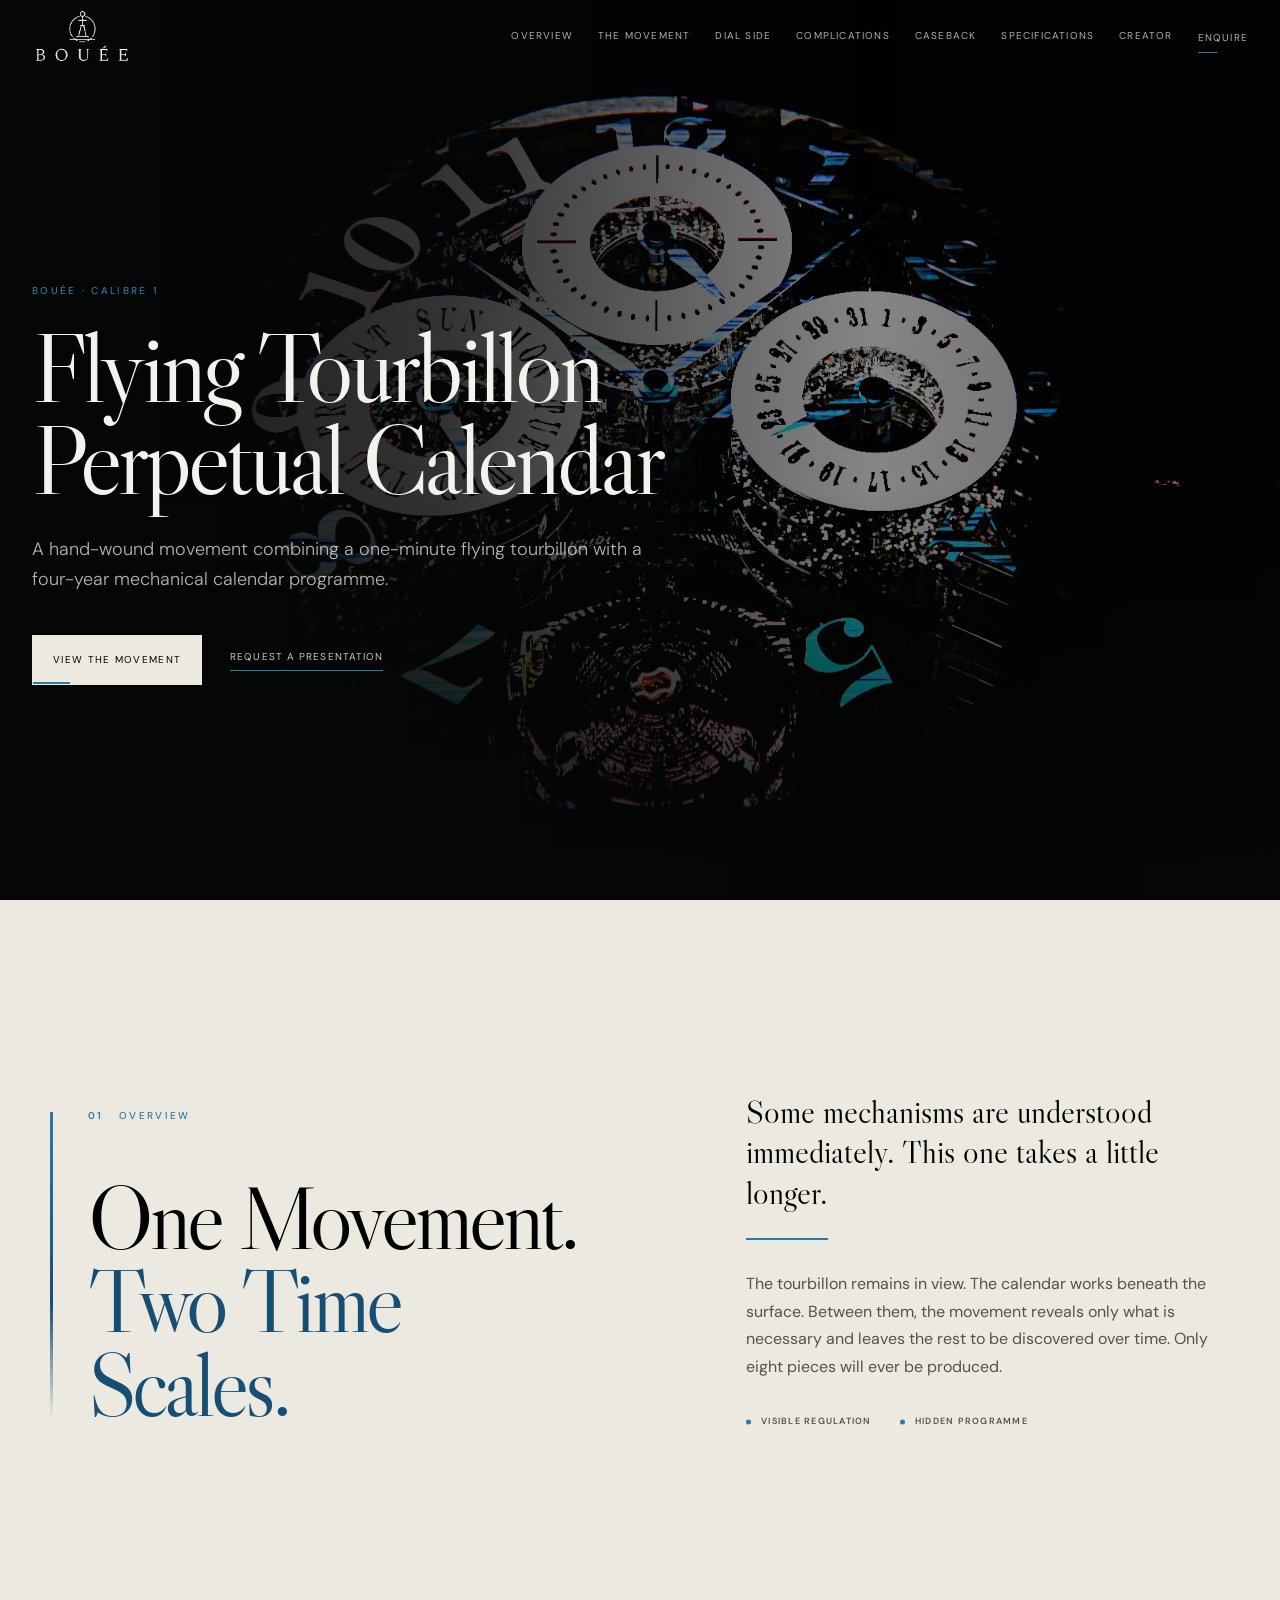
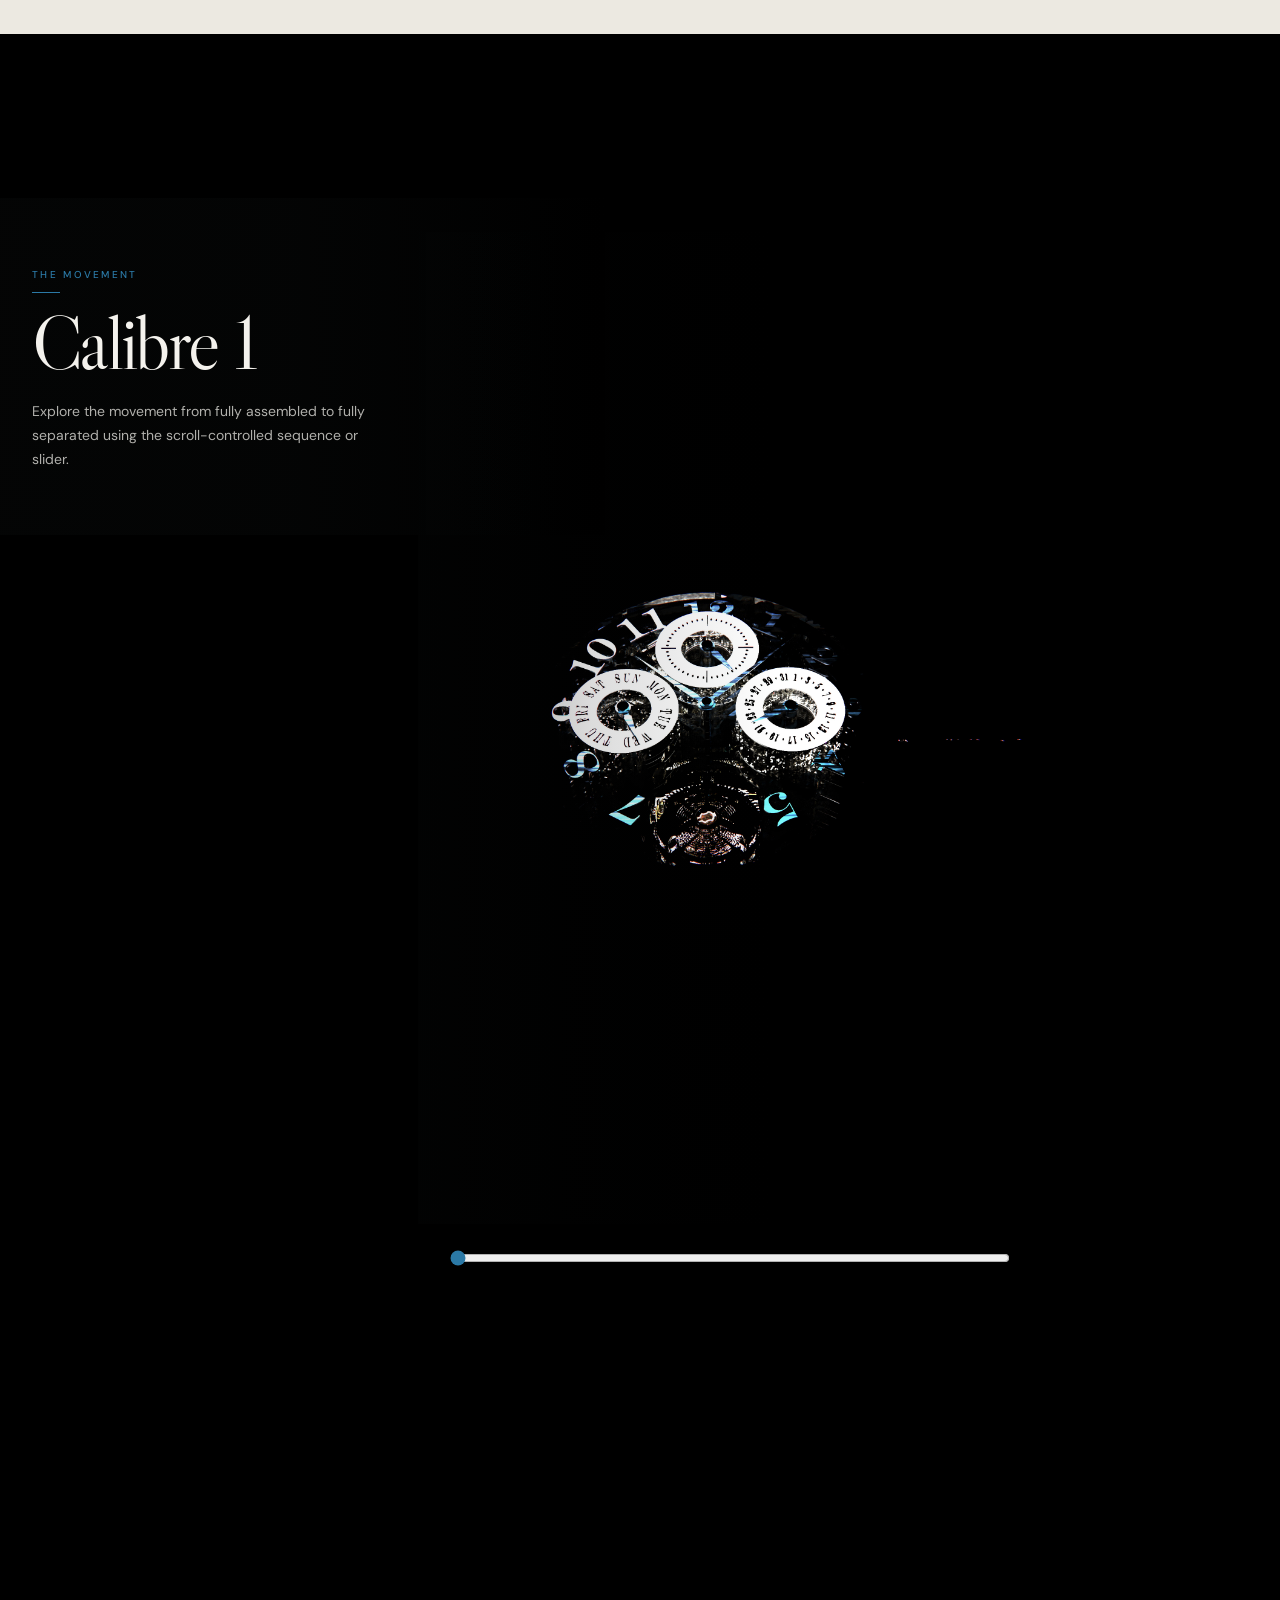
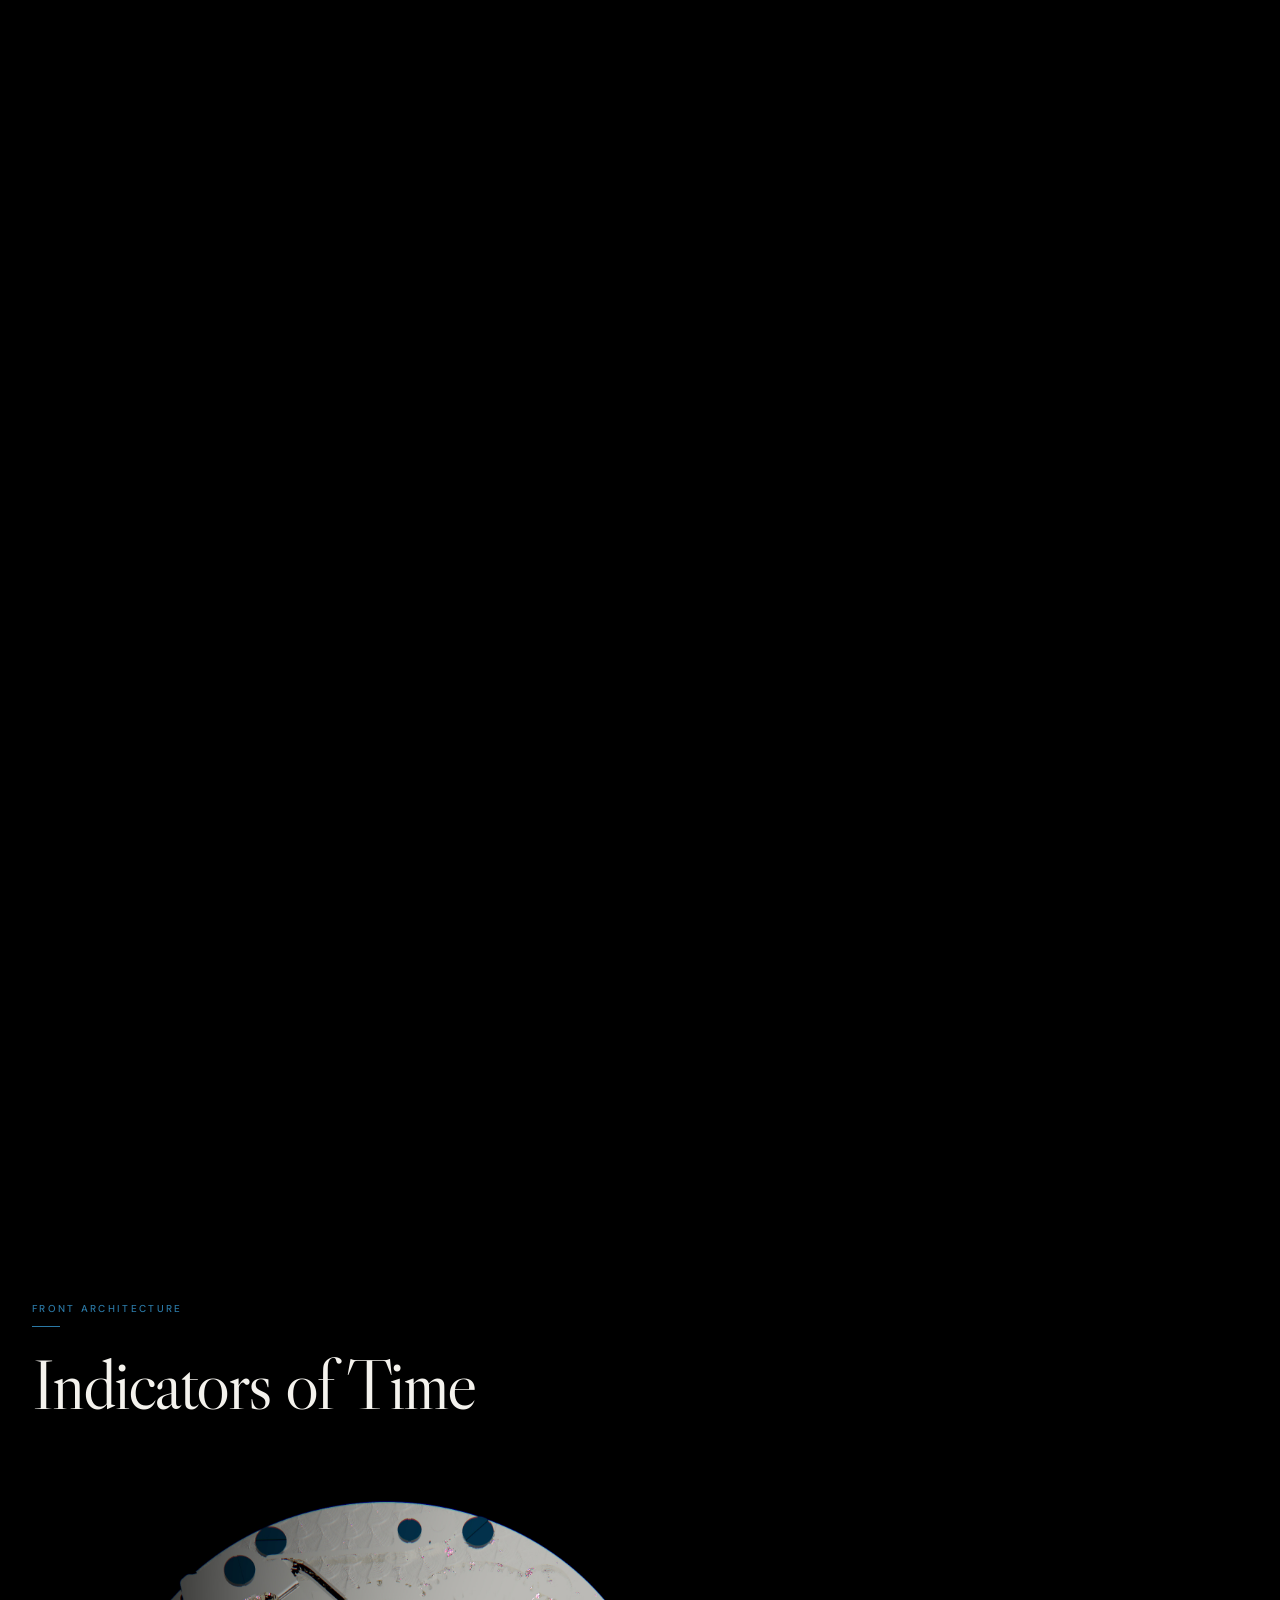
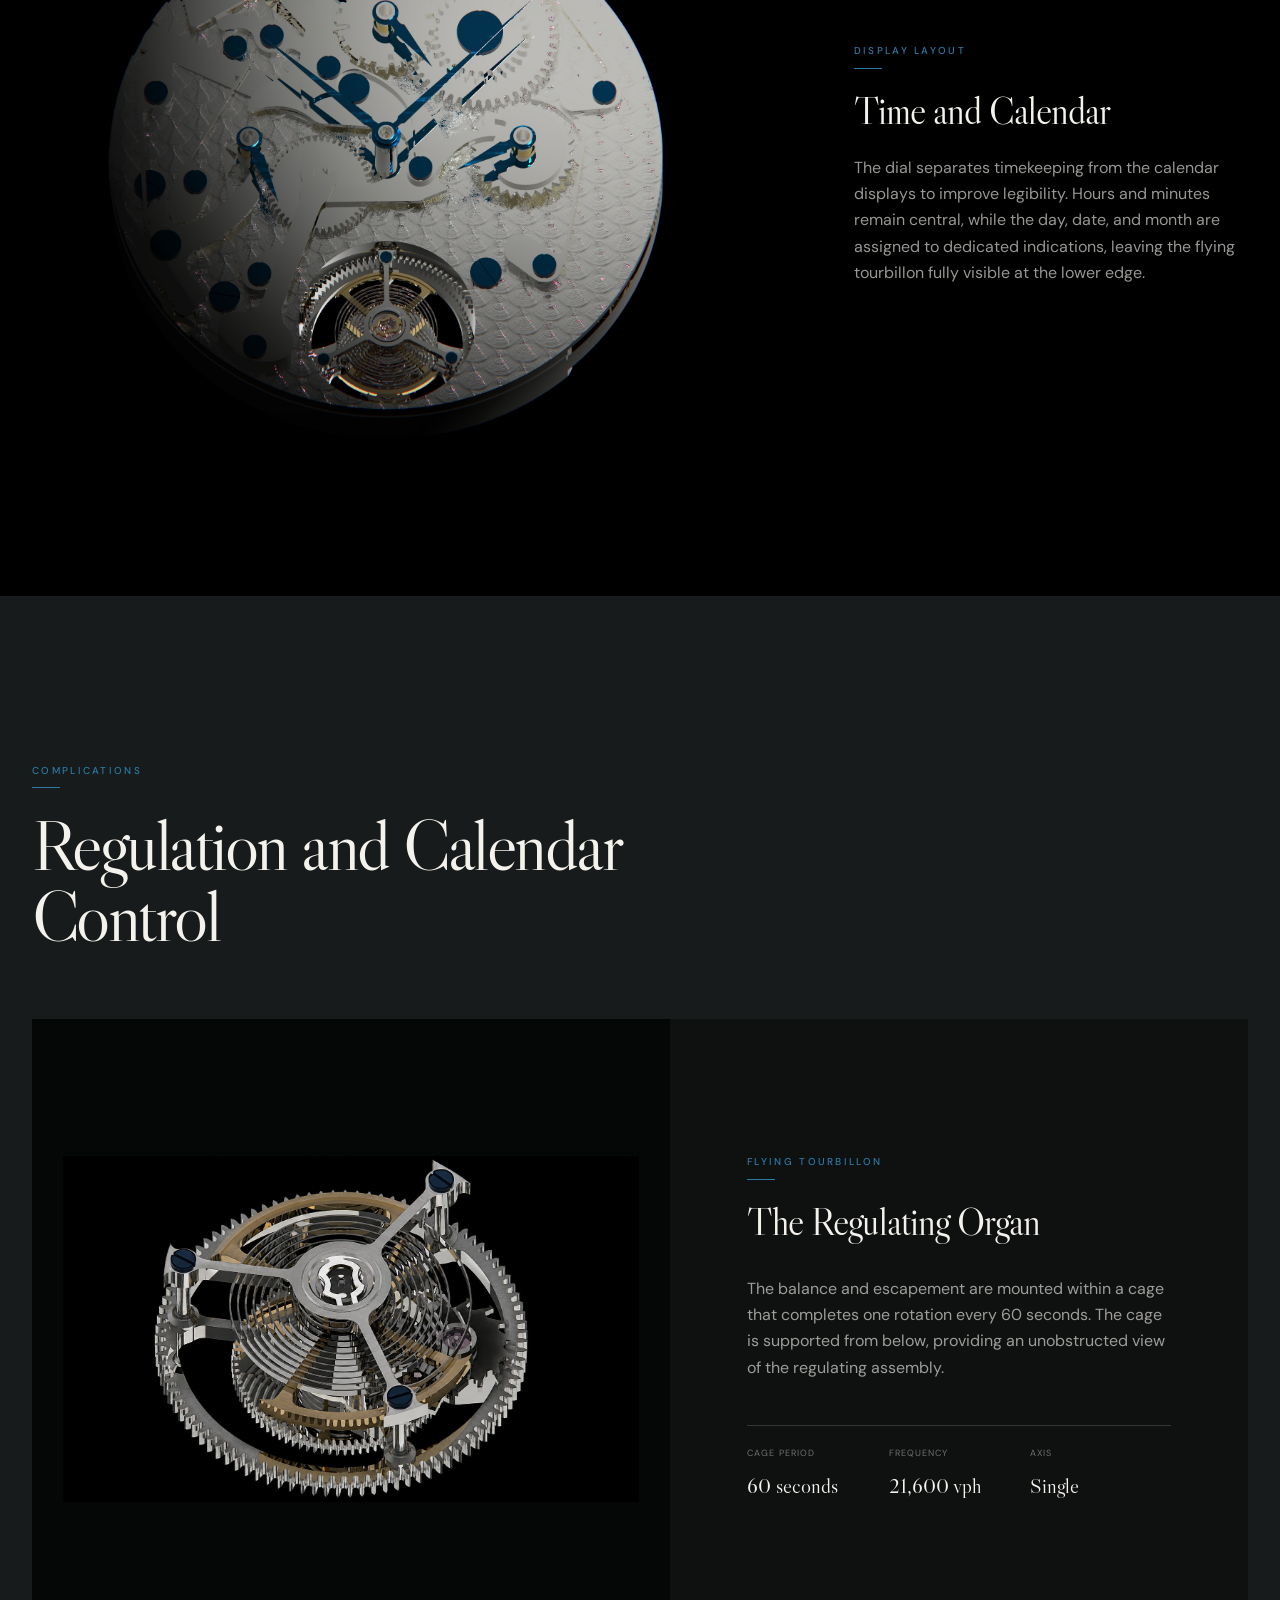
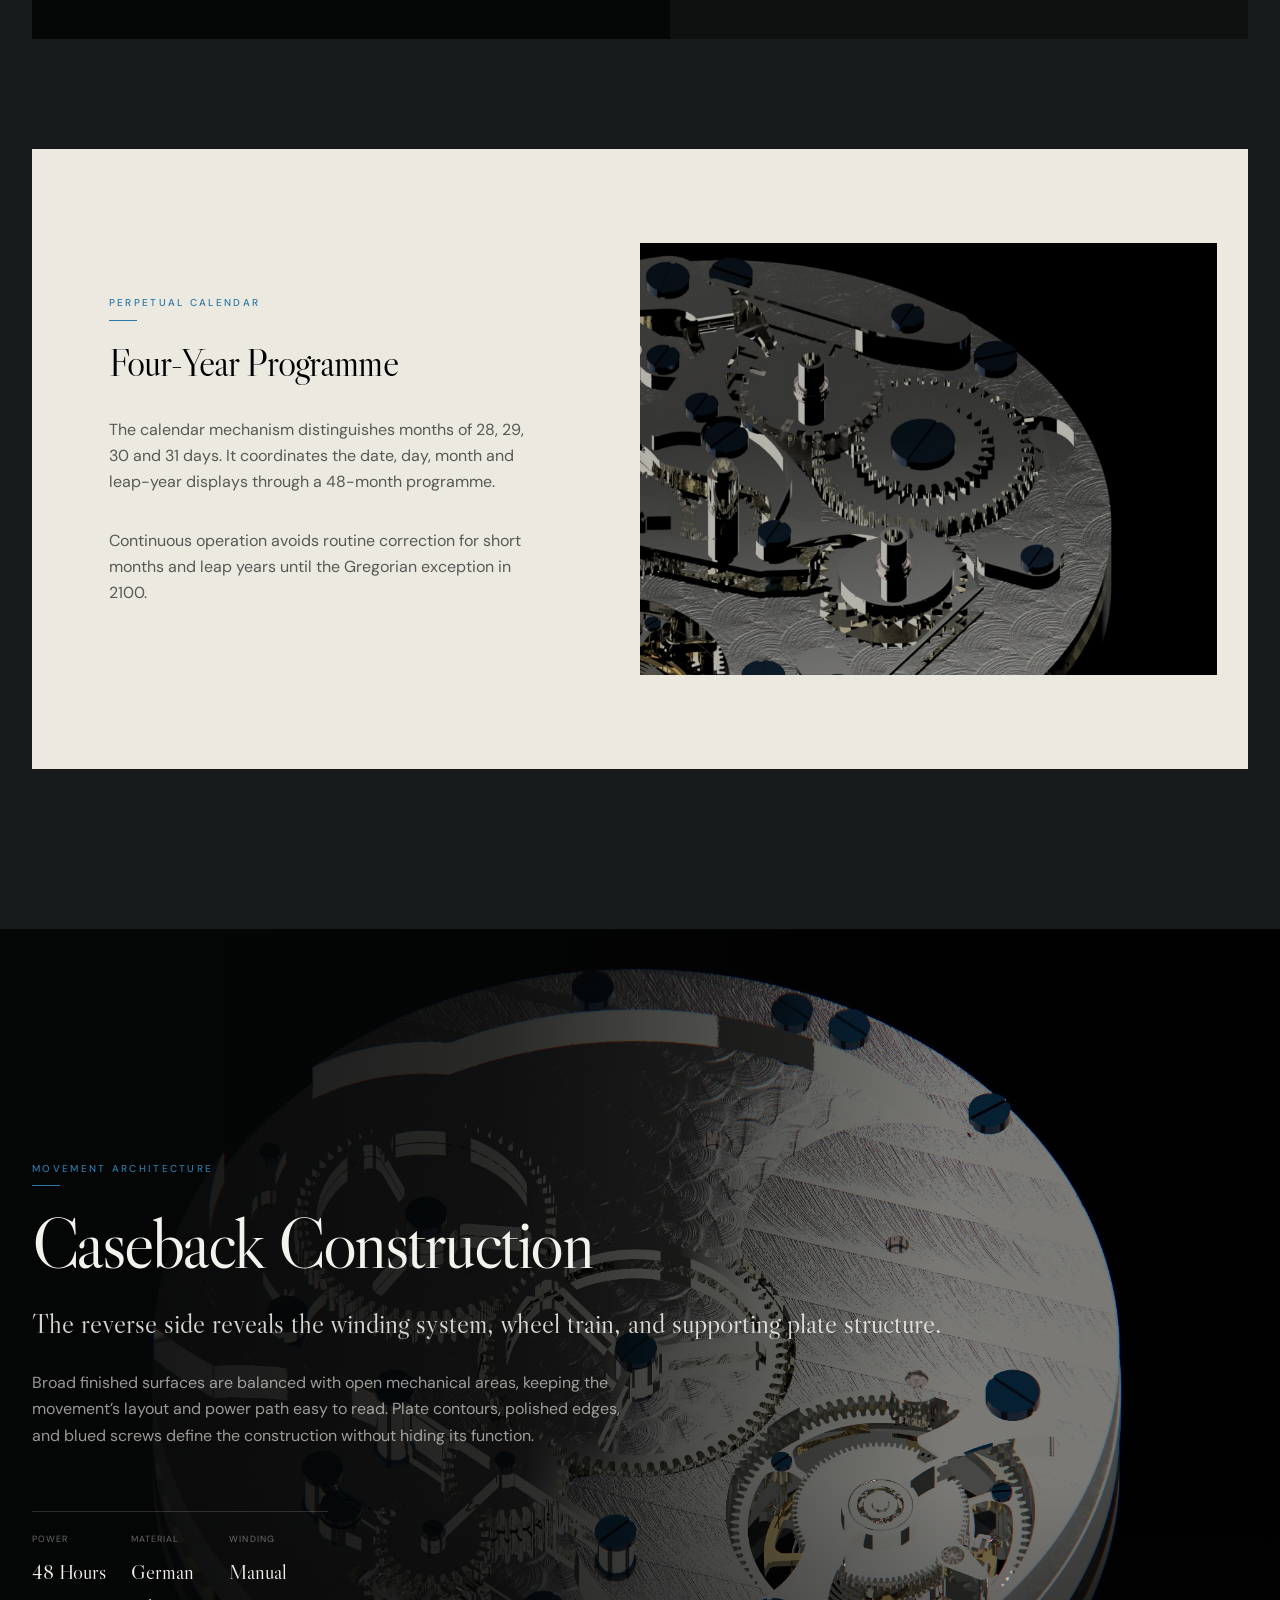
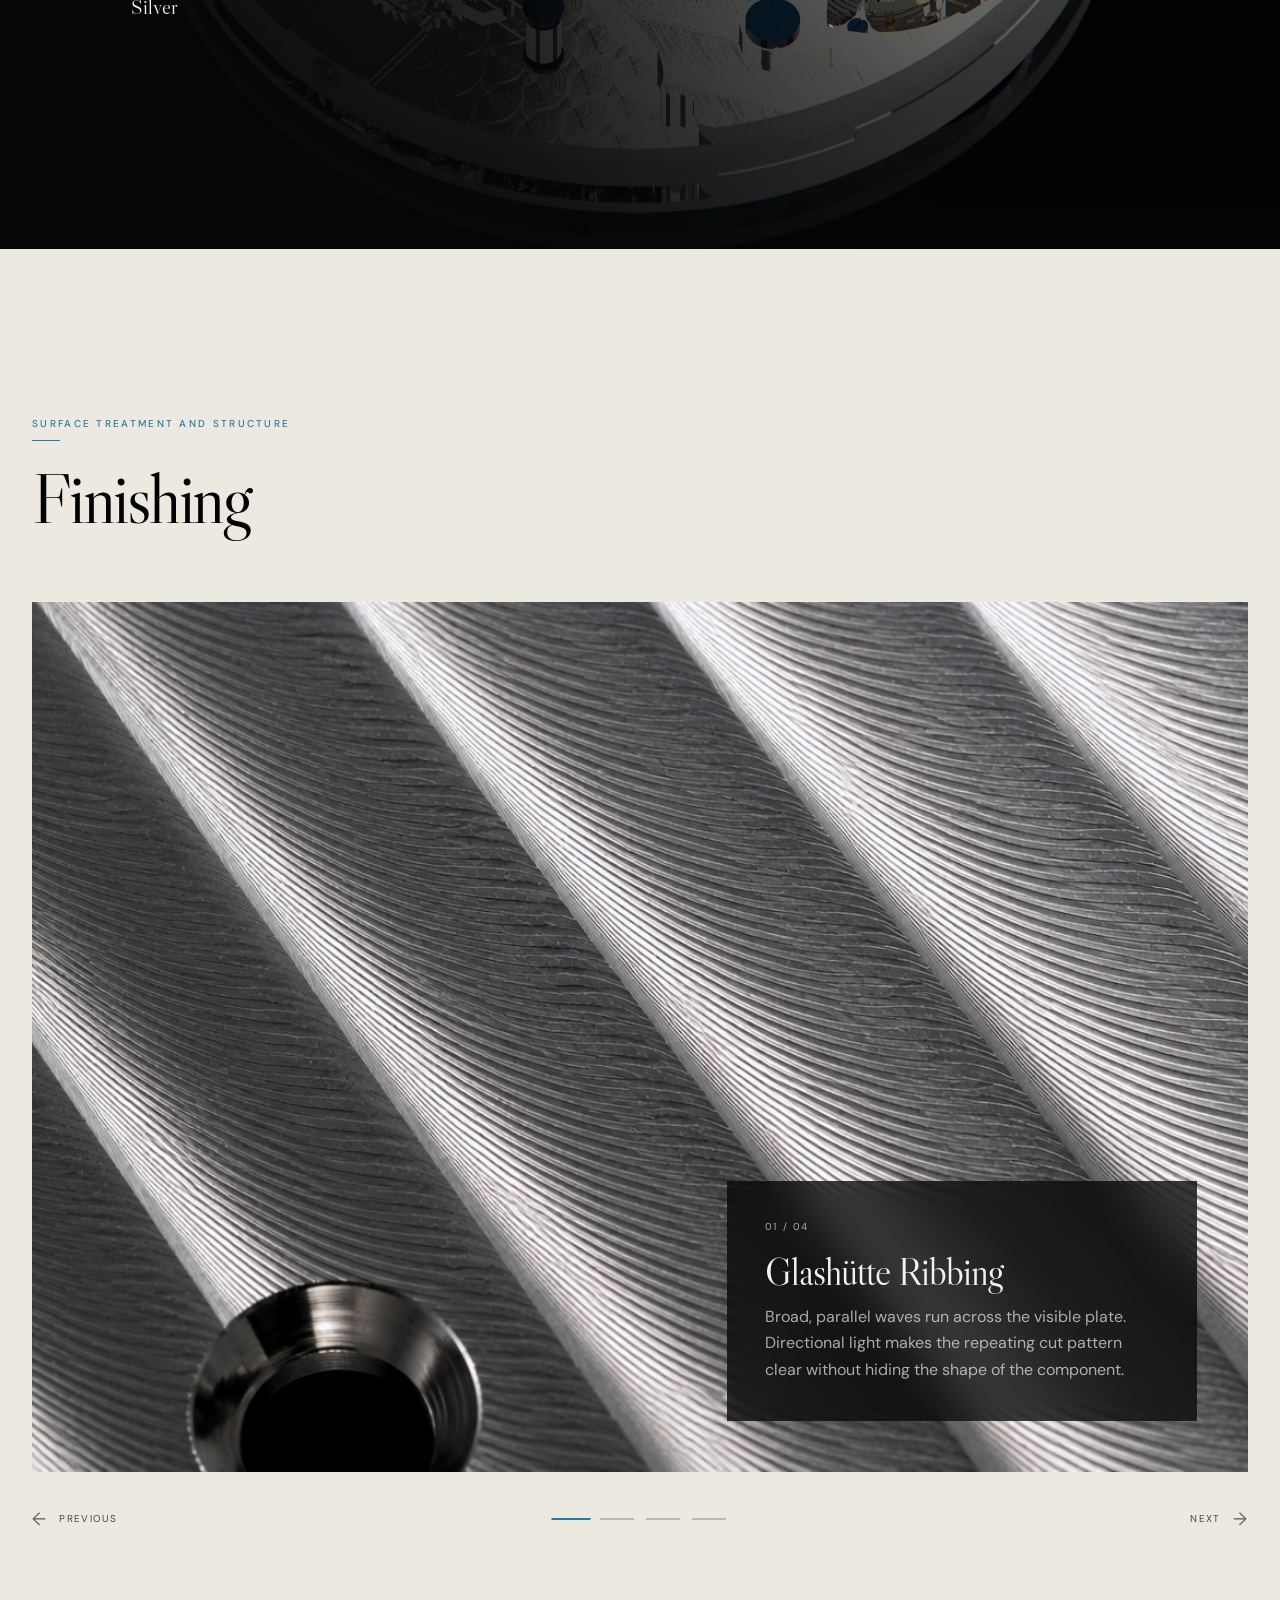
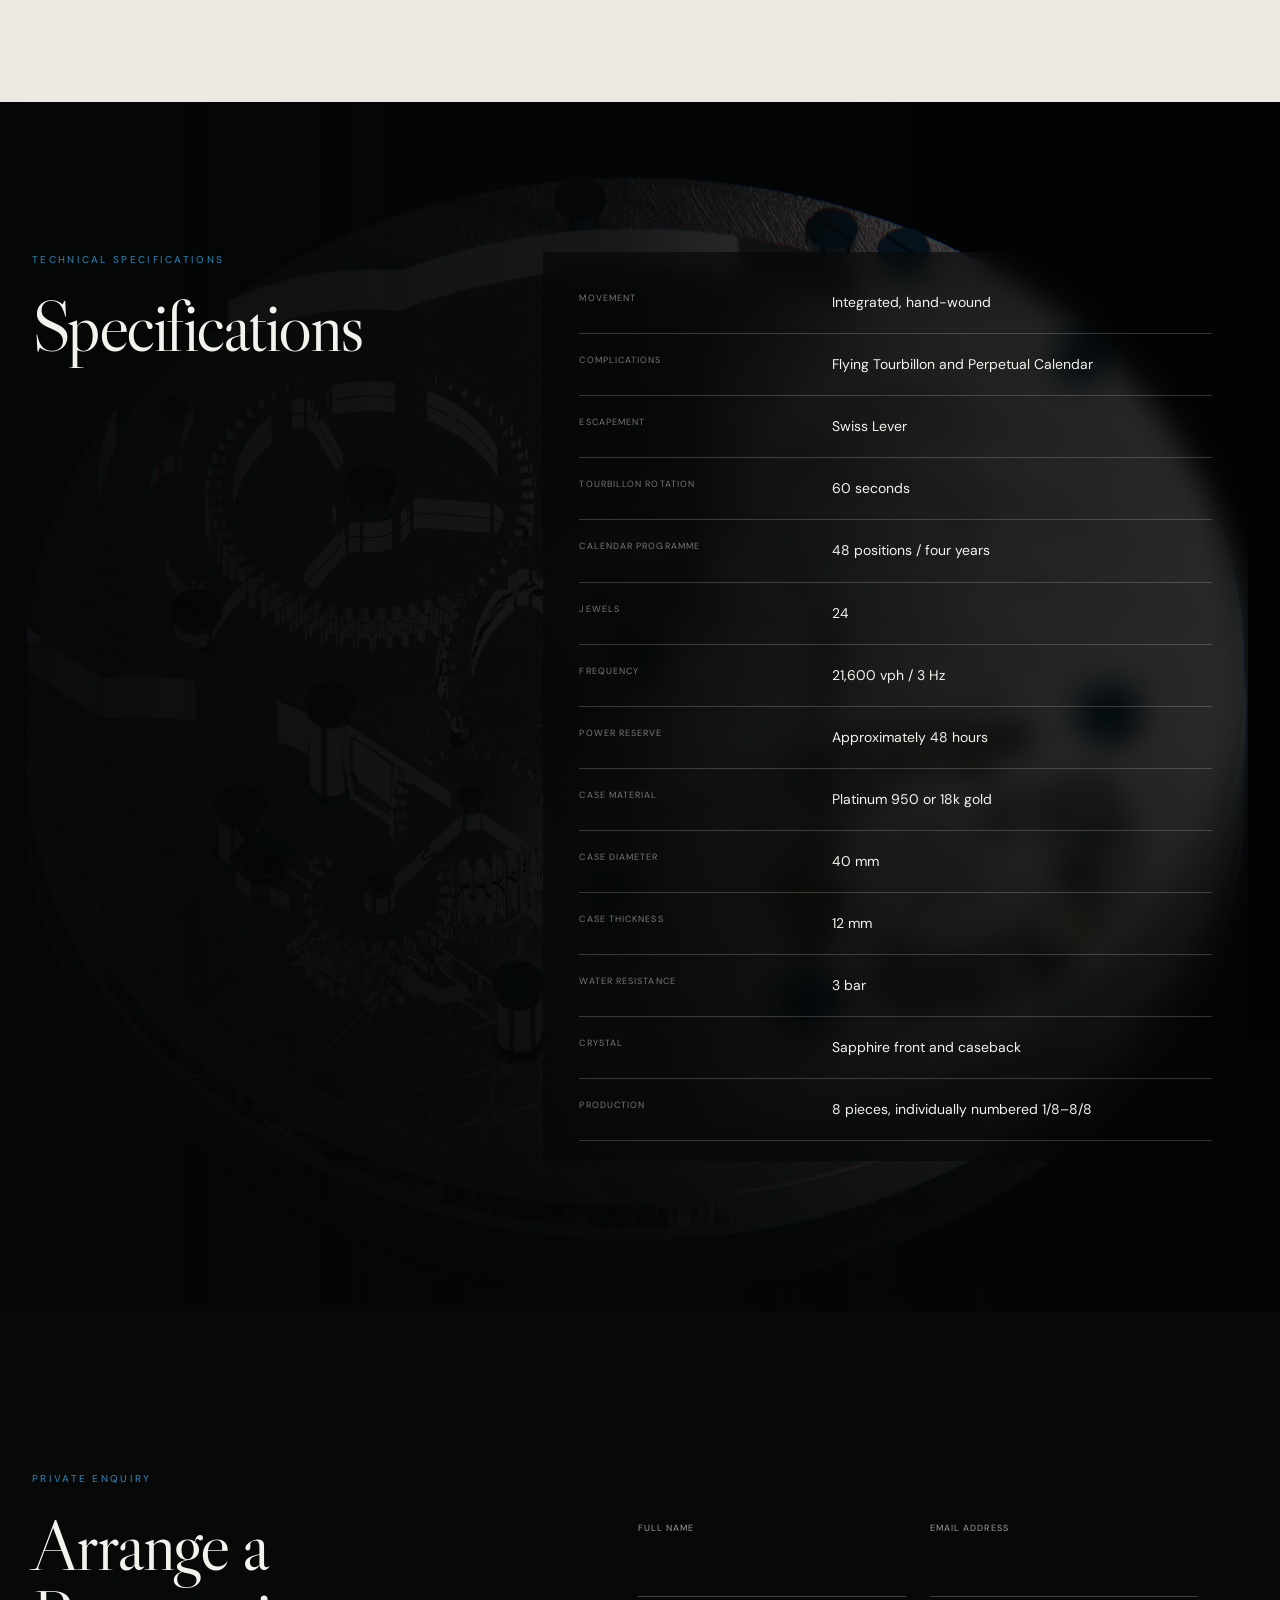
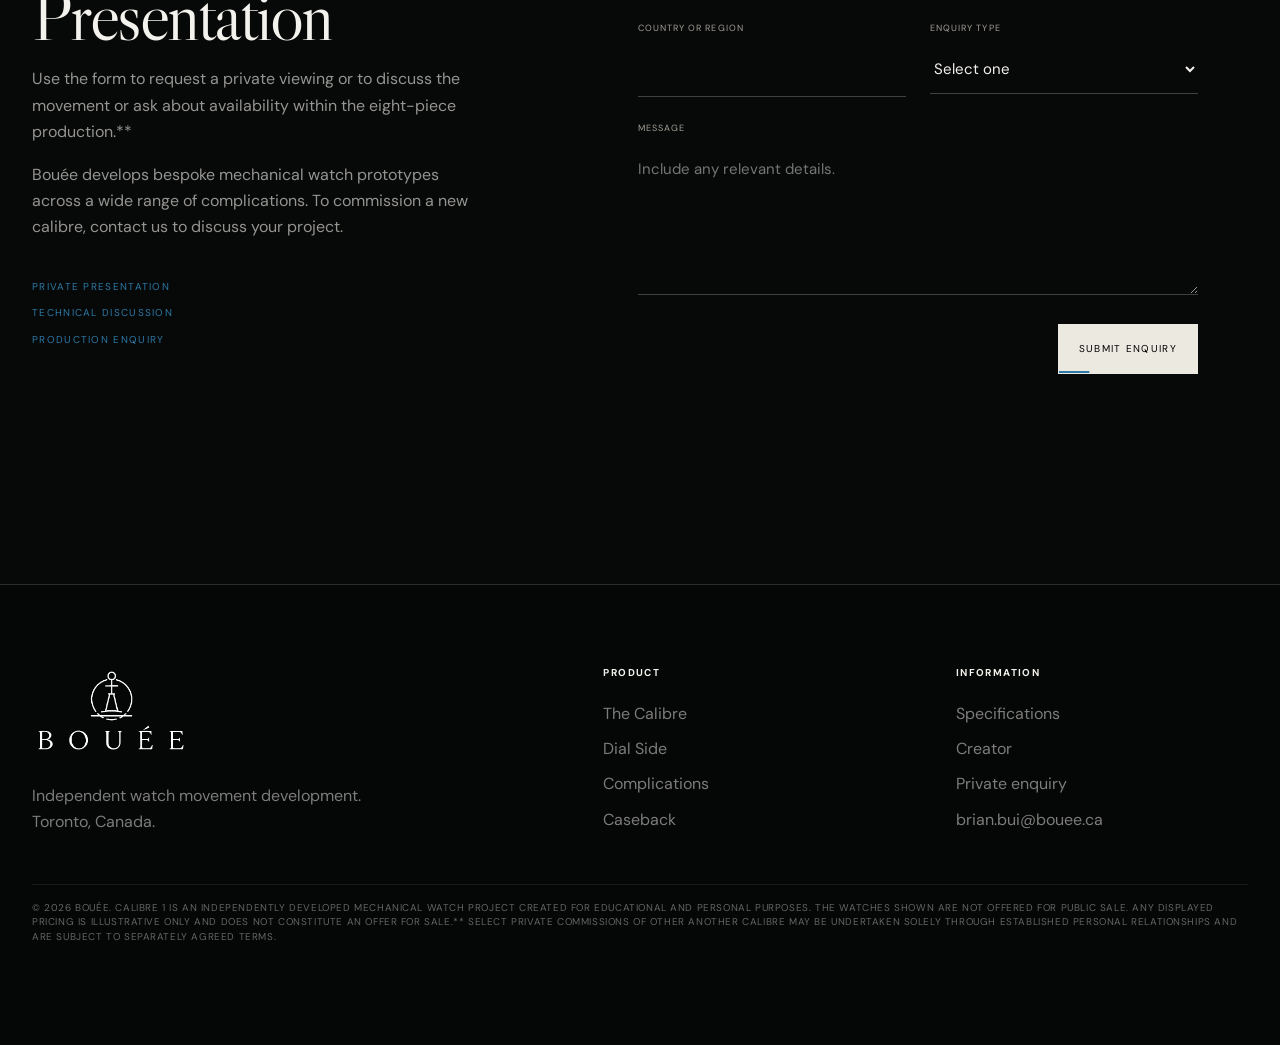
==== commit fd14a3cd: "Update index.html" ====
--- a/index.html
+++ b/index.html
@@ -77,7 +77,7 @@
       <a href="#complications">Complications</a>
       <a href="#movement">Caseback</a>
       <a href="#specifications">Specifications</a>
-      <a href="BrianBui.html">Creator</a>
+      <a href="/Brian_Bui/">Creator</a>
       <a class="nav-action" href="#contact">Enquire</a>
     </nav>
   </header>
@@ -360,8 +360,6 @@
           <div><dt>Water Resistance</dt><dd>3 bar </dd></div>
           <div><dt>Crystal</dt><dd>Sapphire front and caseback</dd></div>
           <div><dt>Production</dt><dd>8 pieces, individually numbered 1/8–8/8</dd></div>
-          <div><dt>Price*</dt><dd>Starting at 35,000 CAD**</dd></div>
-          <div><dt>Illustrative reference price only — not an offer for sale.* See Footnote</dt></div>
         </dl>
 
       </div>
@@ -373,7 +371,7 @@
           <p class="eyebrow">Private enquiry</p>
           <h2>Arrange a Presentation</h2>
           <p>
-            Use the form to request a private viewing, discuss the movement or ask about availability within the eight-piece production run.
+            Use the form to request a private viewing or to discuss the movement or ask about availability within the eight-piece production.** 
           </p>
           <p>
             Bouée develops bespoke mechanical watch prototypes across a wide range of complications. To commission a new calibre, contact us to discuss your project. 
@@ -431,7 +429,7 @@
       <div>
         <strong>Information</strong>
         <a href="#specifications">Specifications</a>
-        <a href="BrianBui.html">Creator</a>
+        <a href="/Brian_Bui/">Creator</a>
         <a href="#contact">Private enquiry</a>
         <span>brian.bui@bouee.ca</span>
       </div>
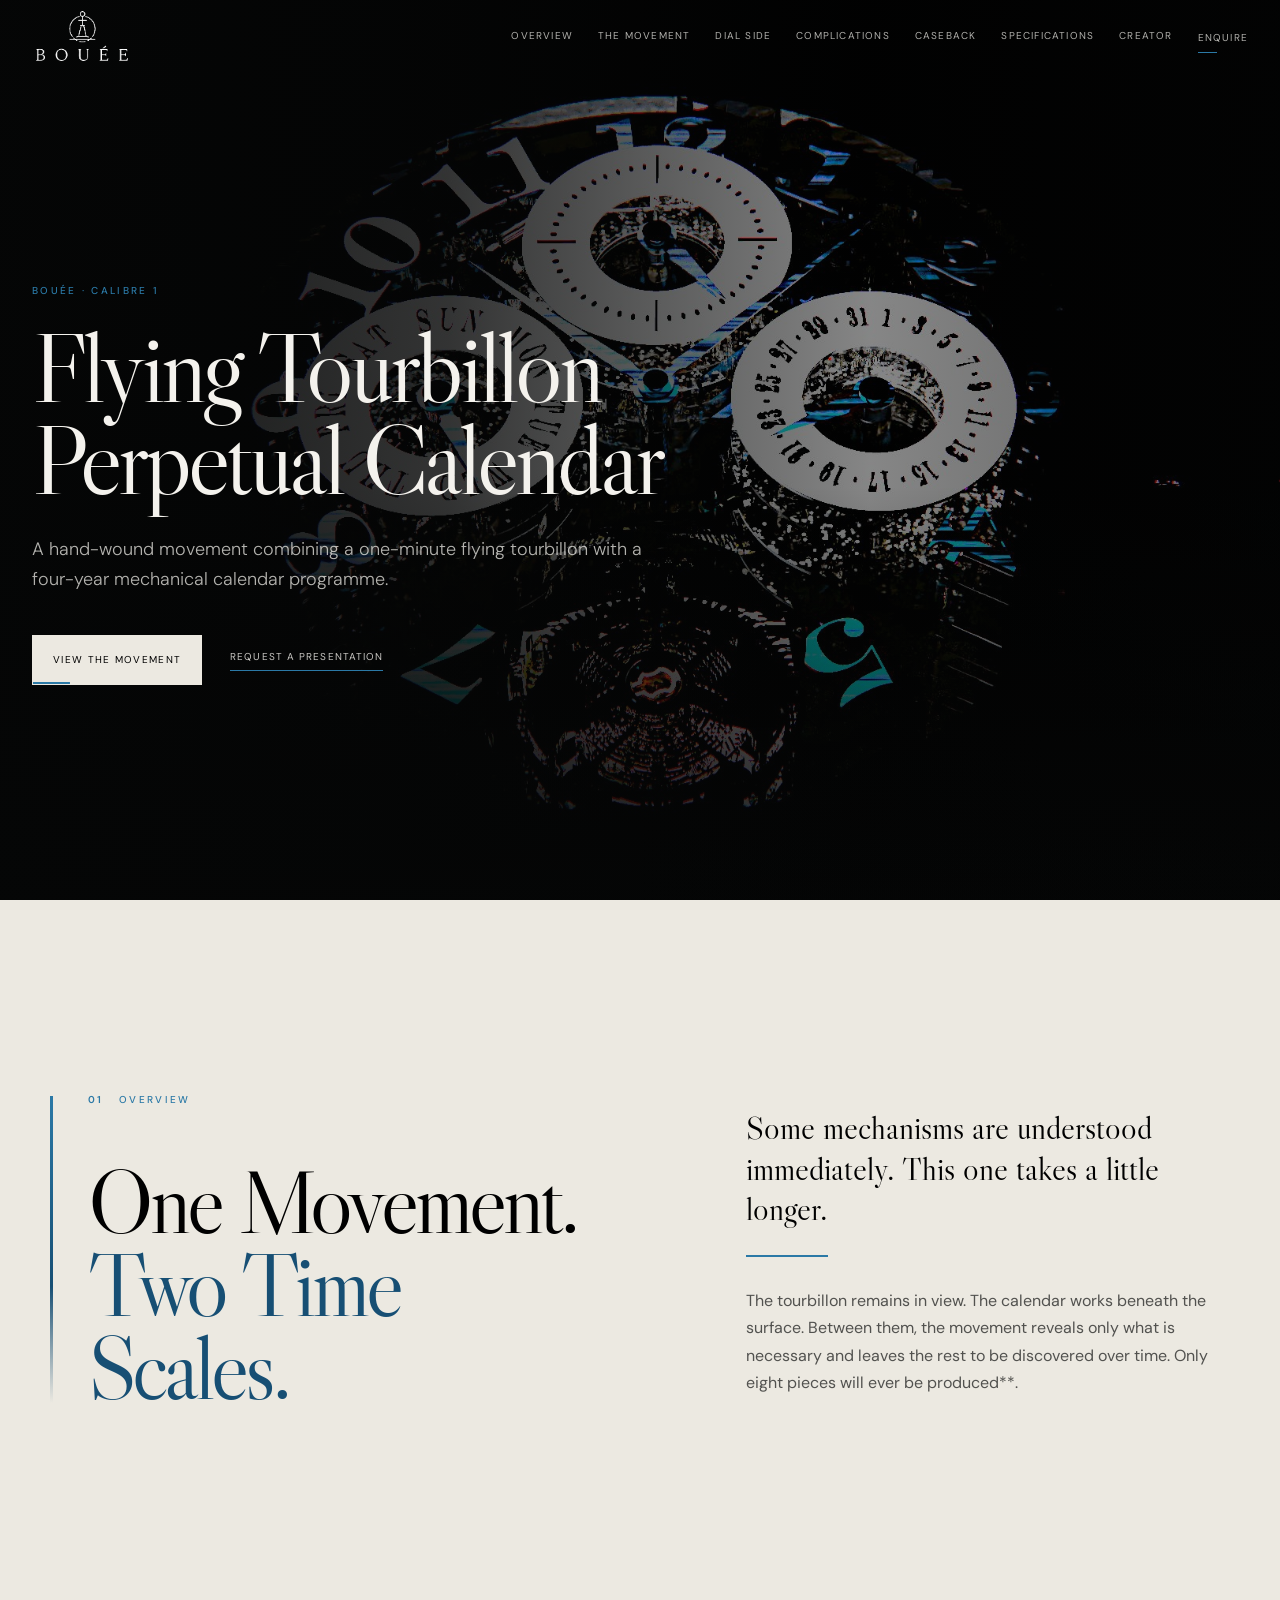
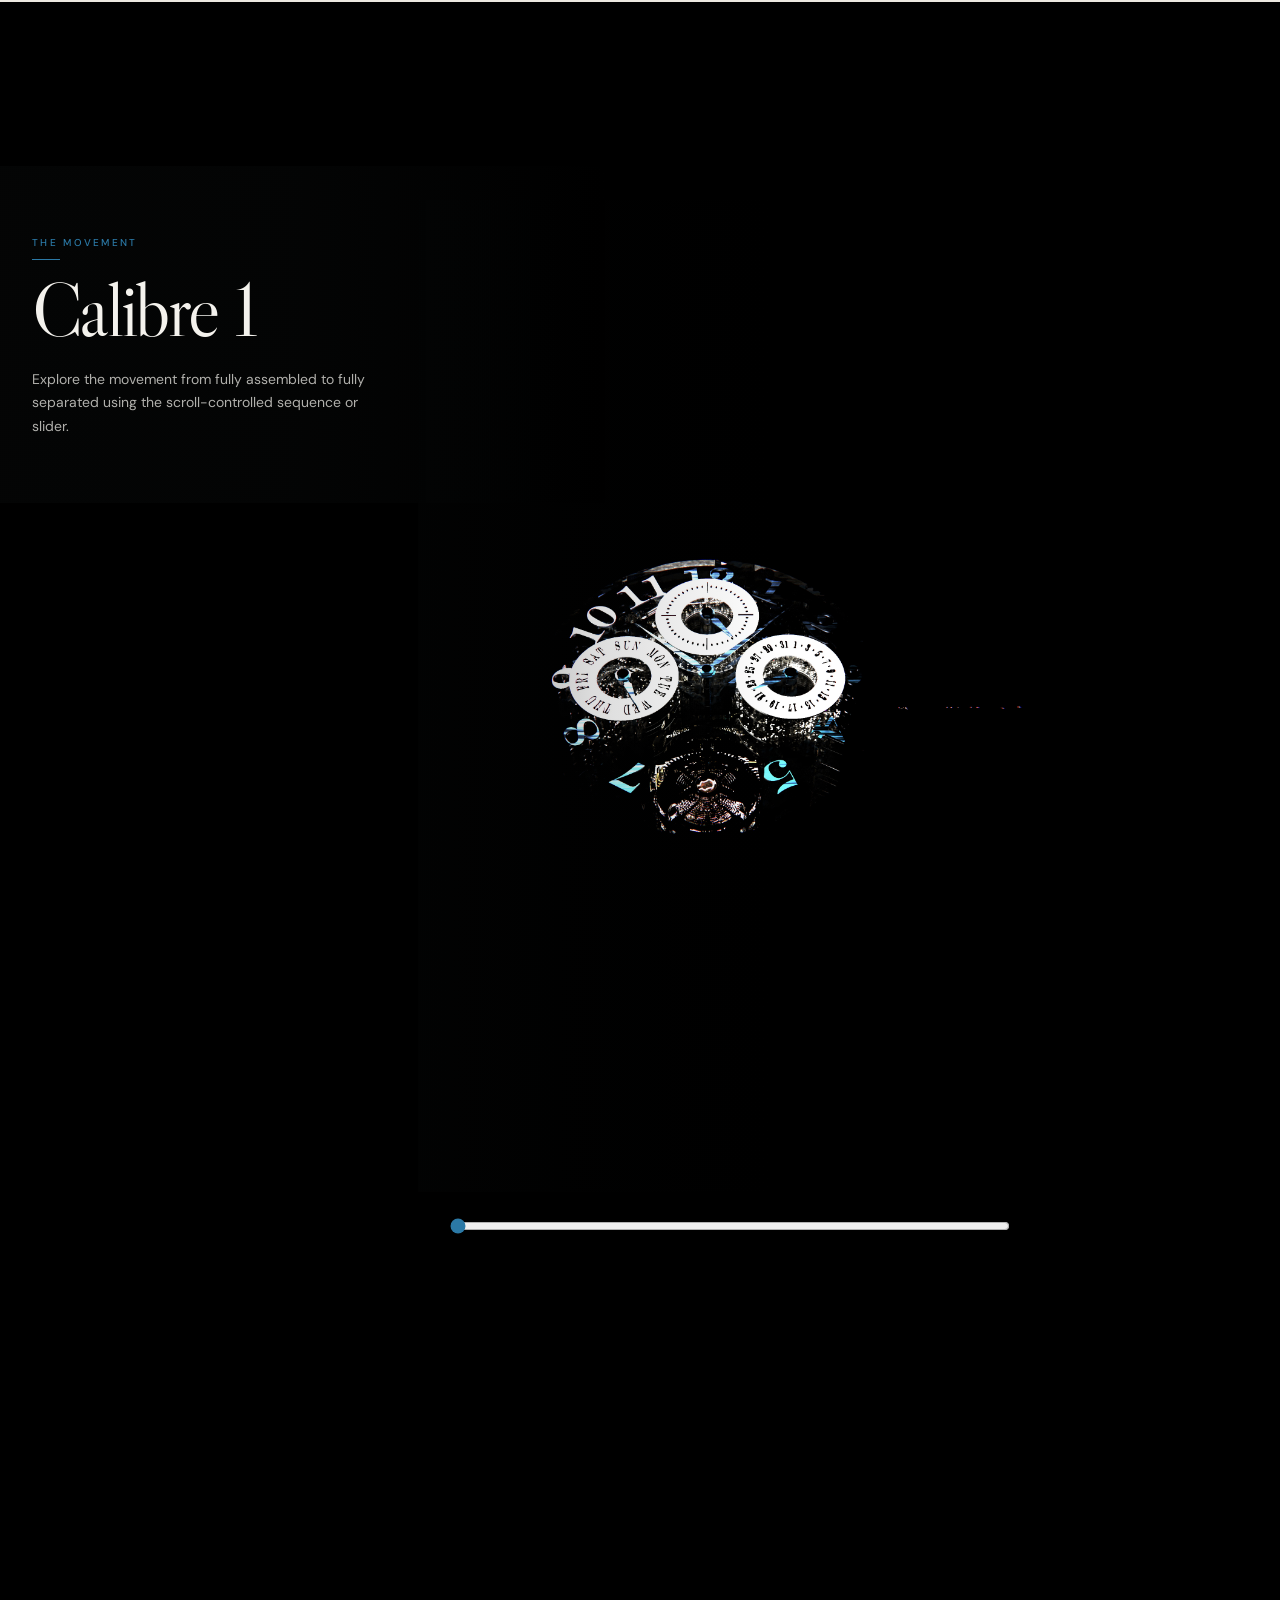
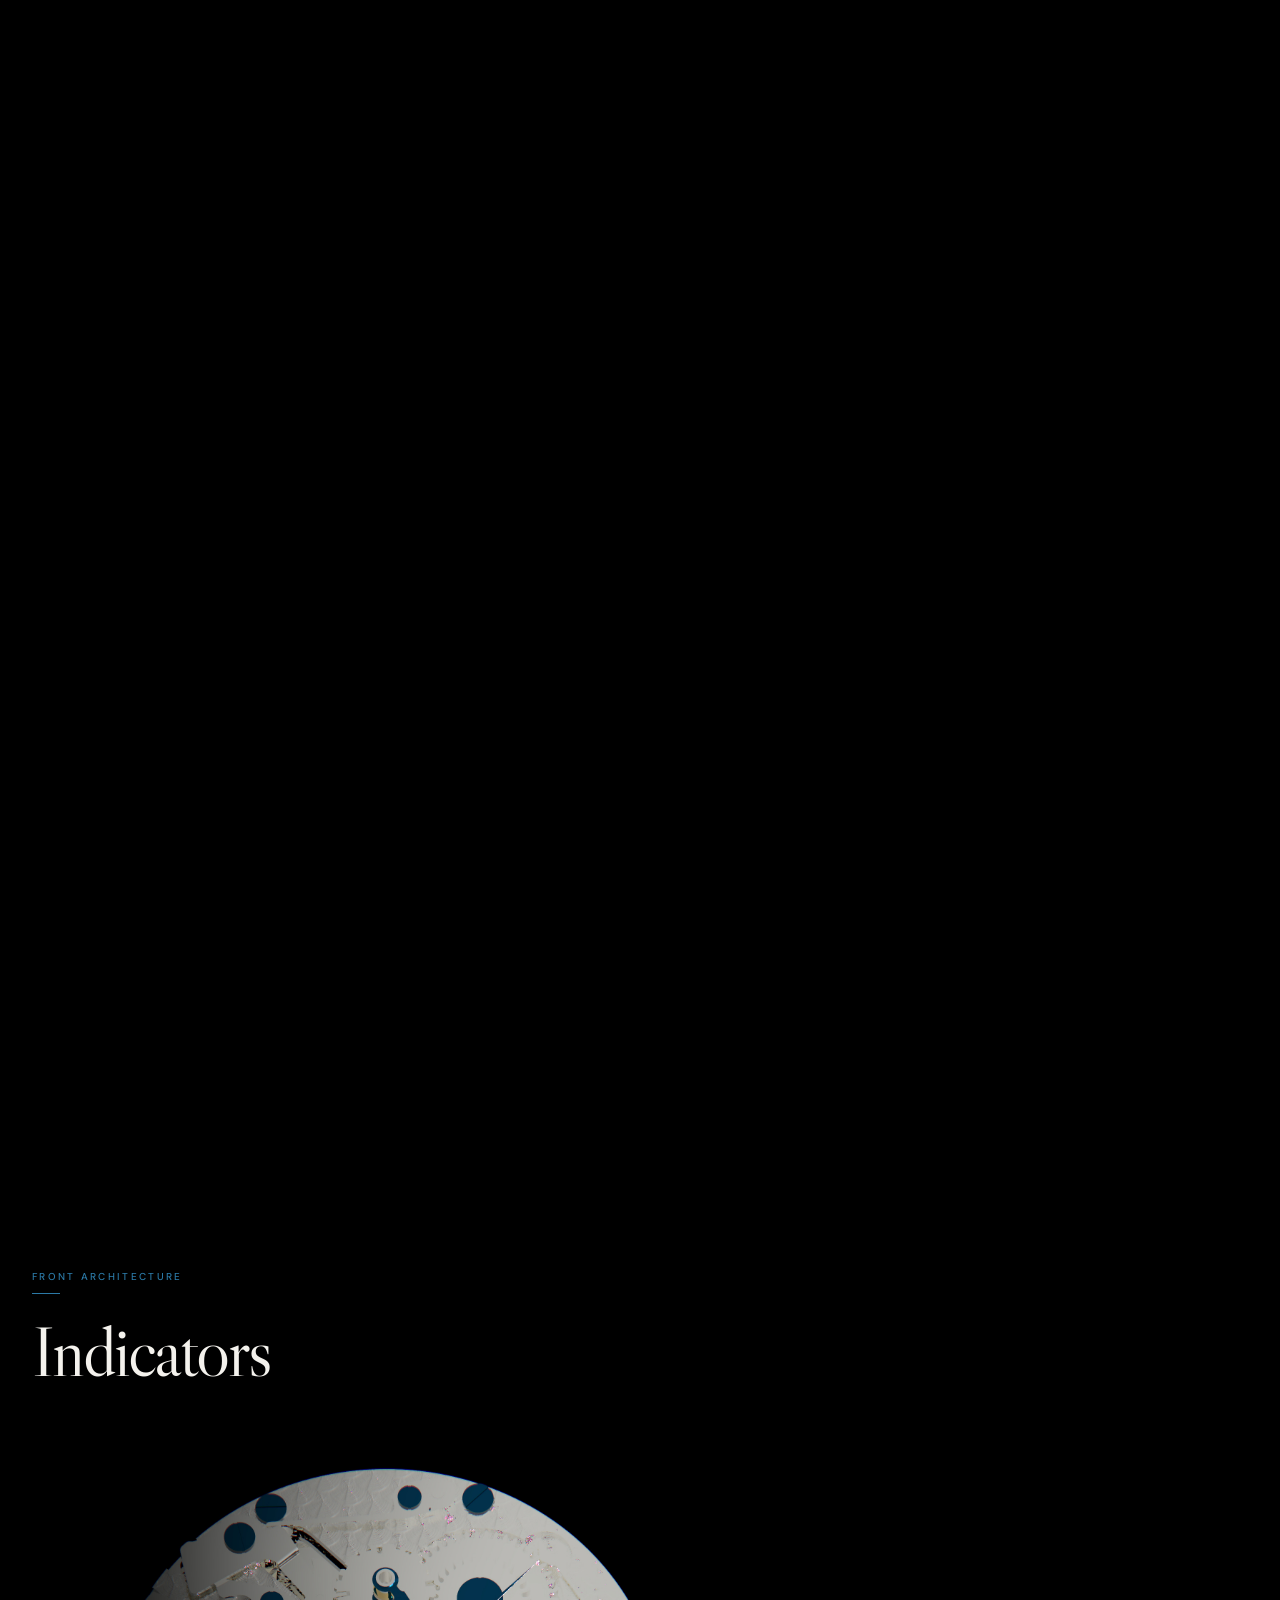
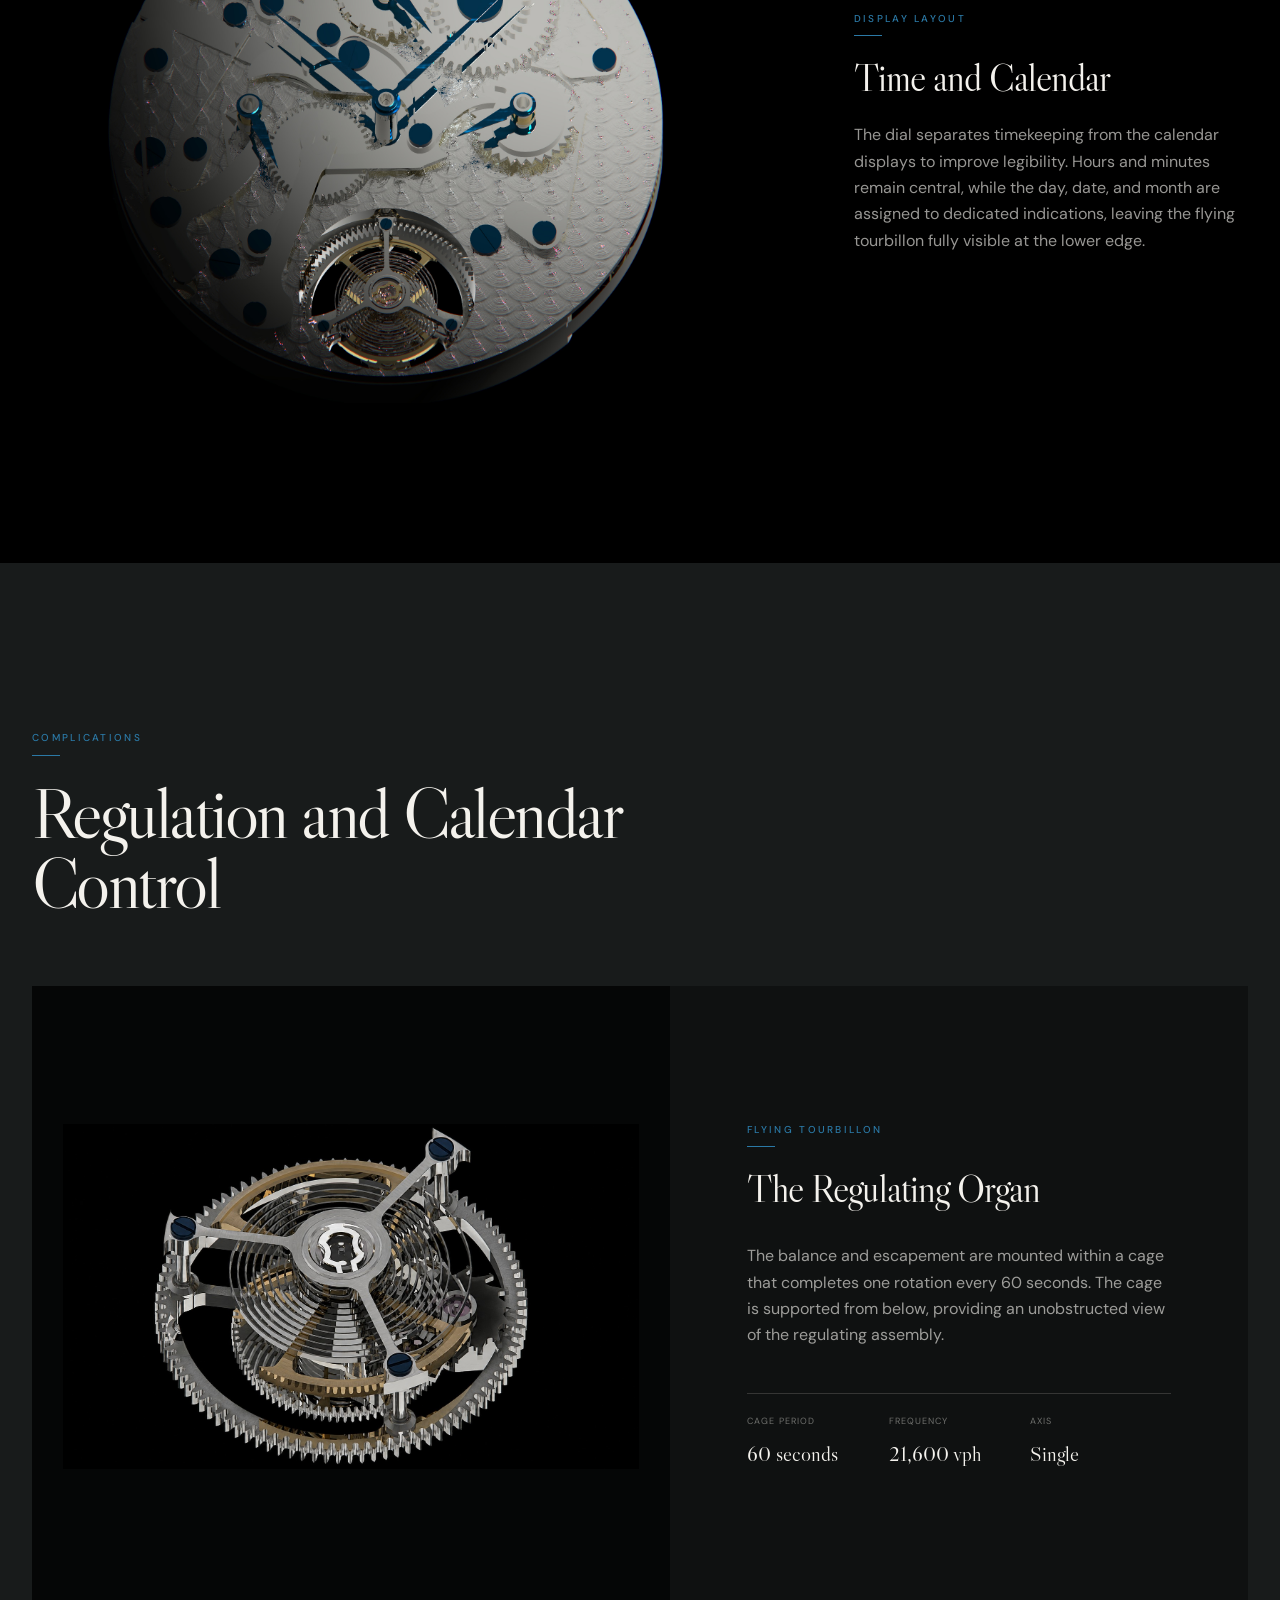
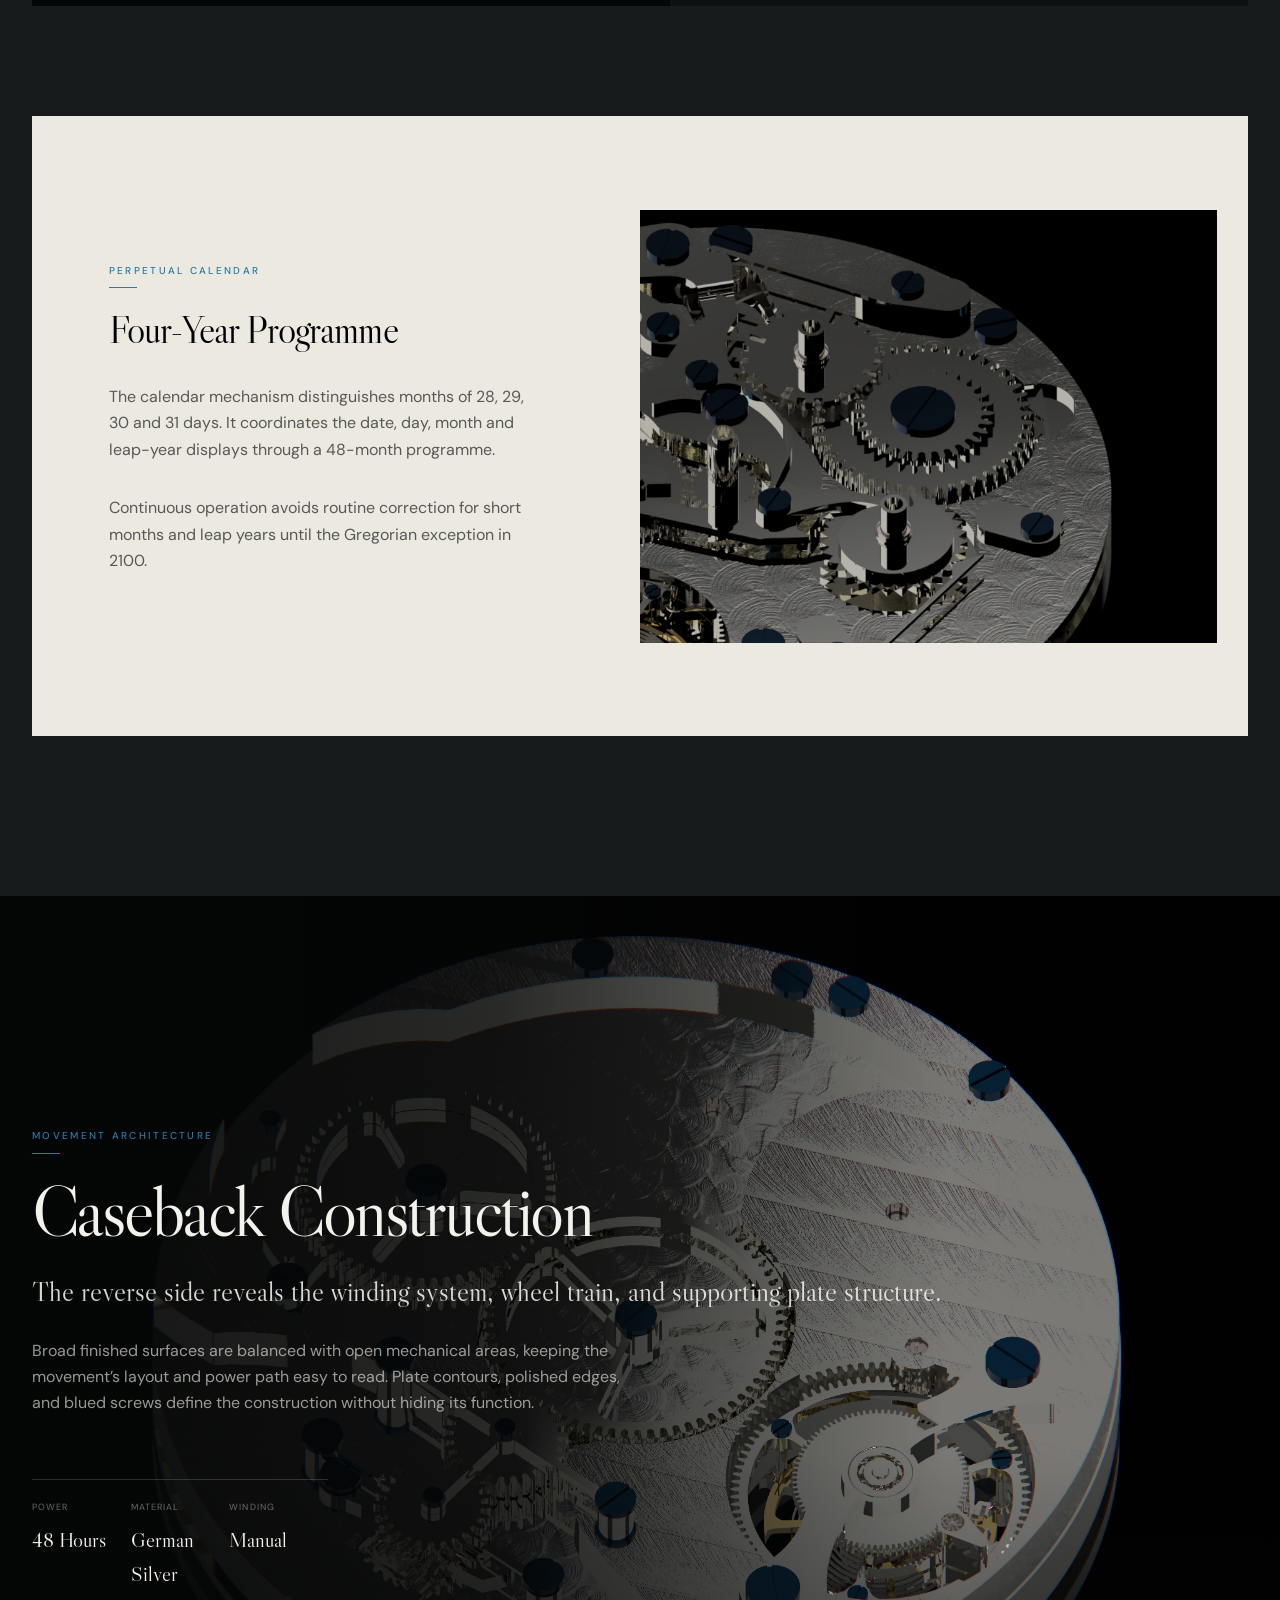
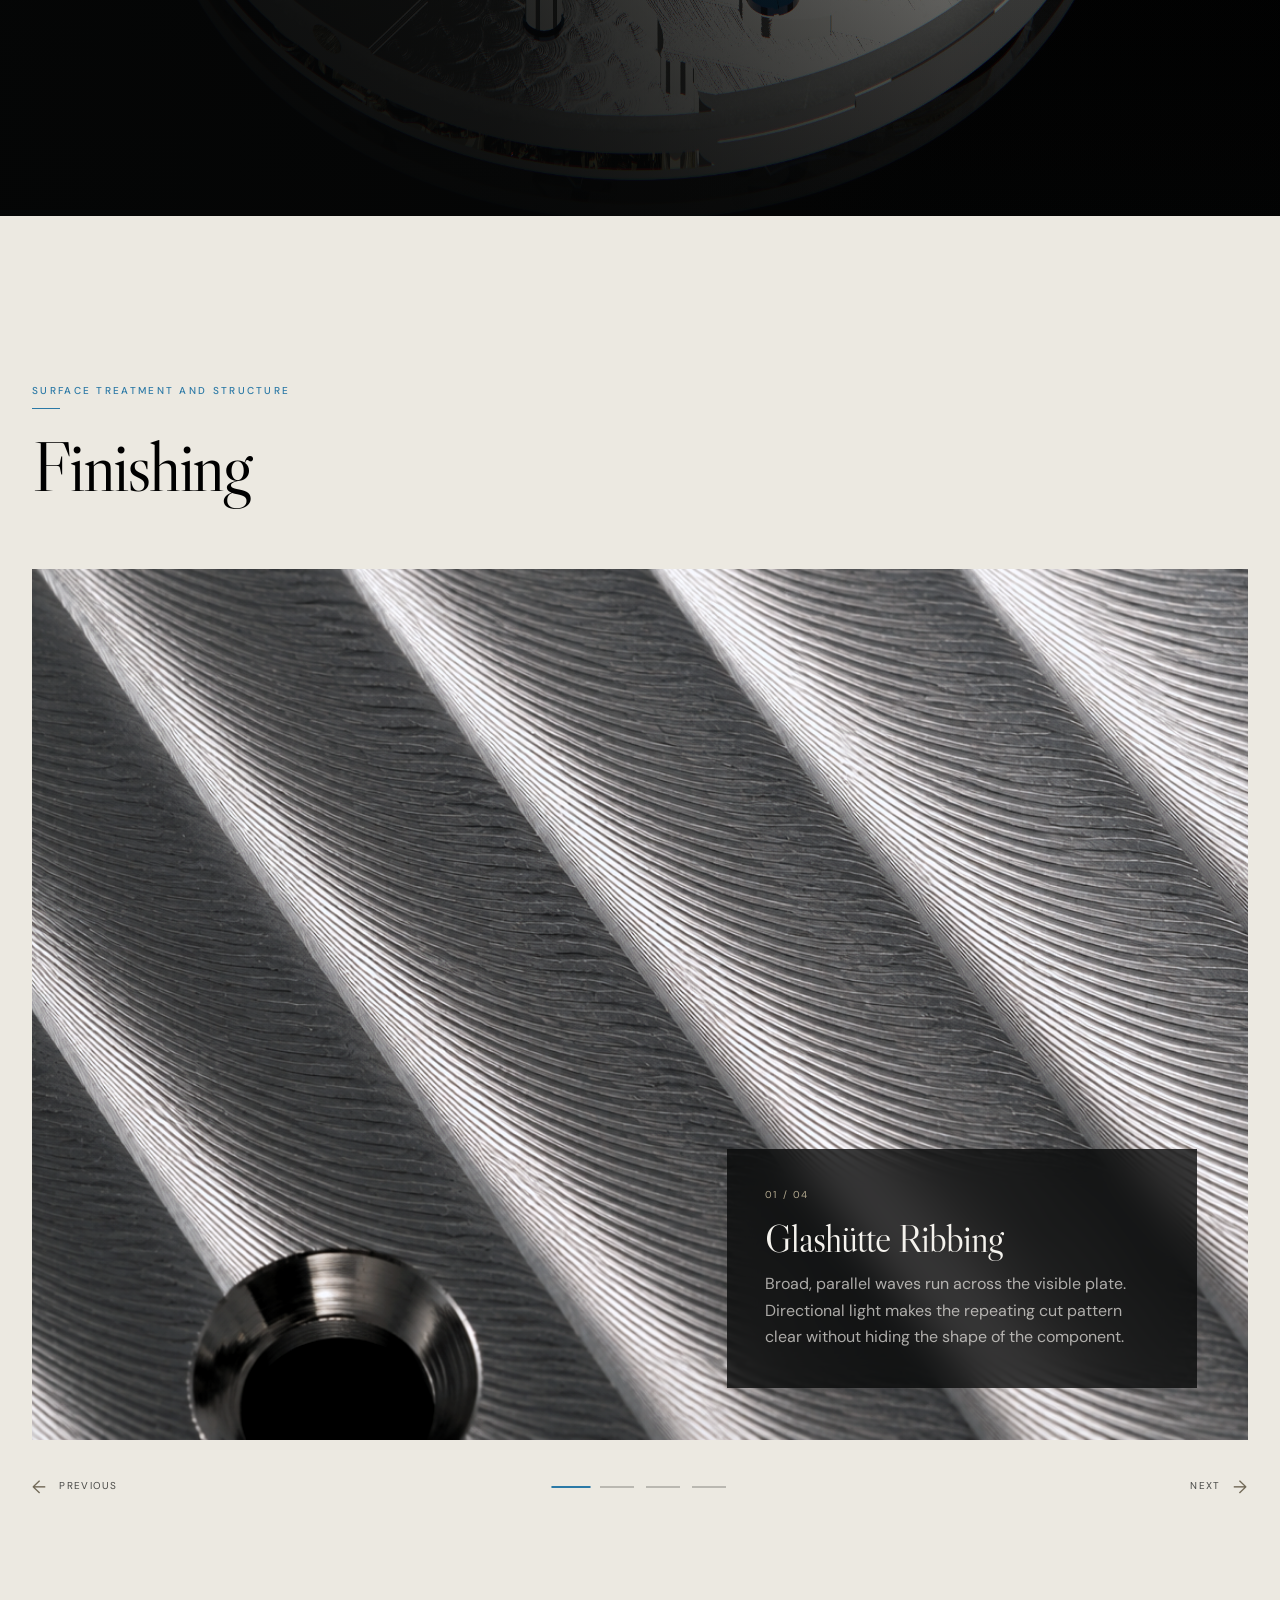
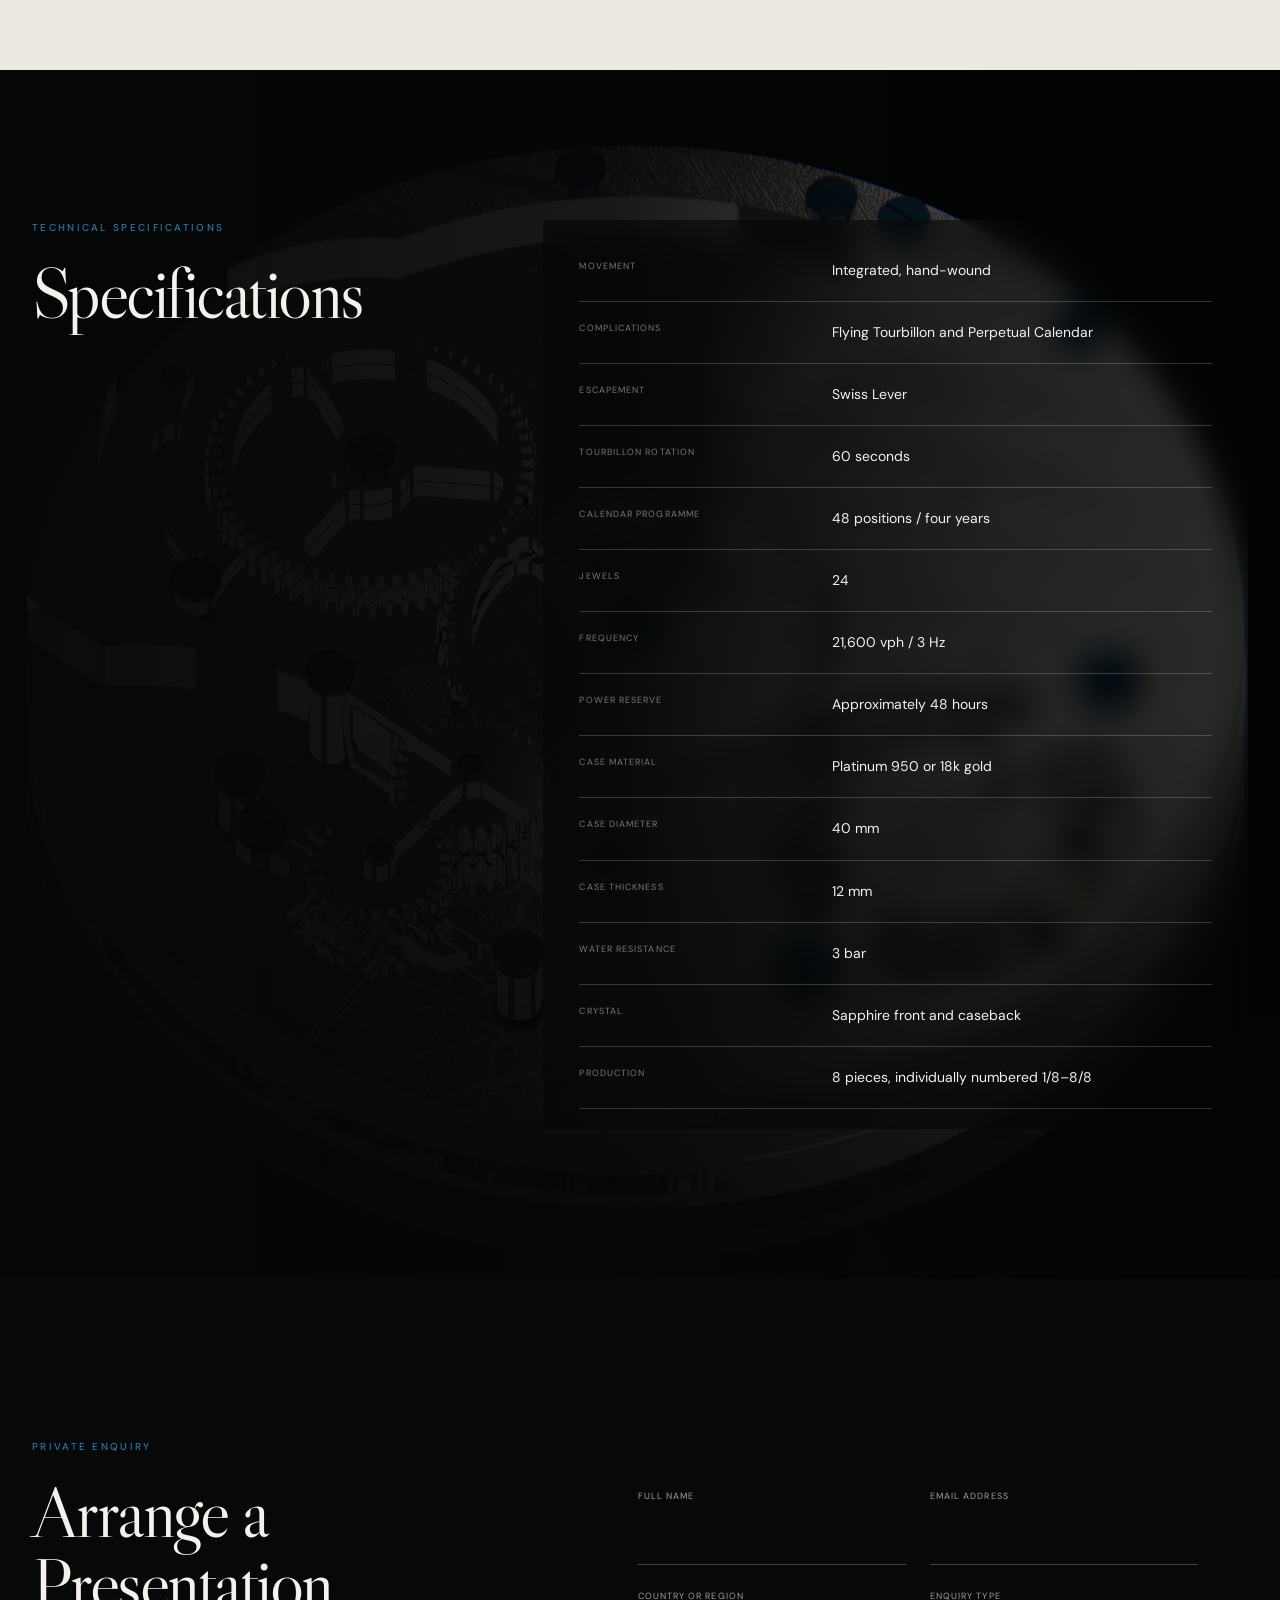
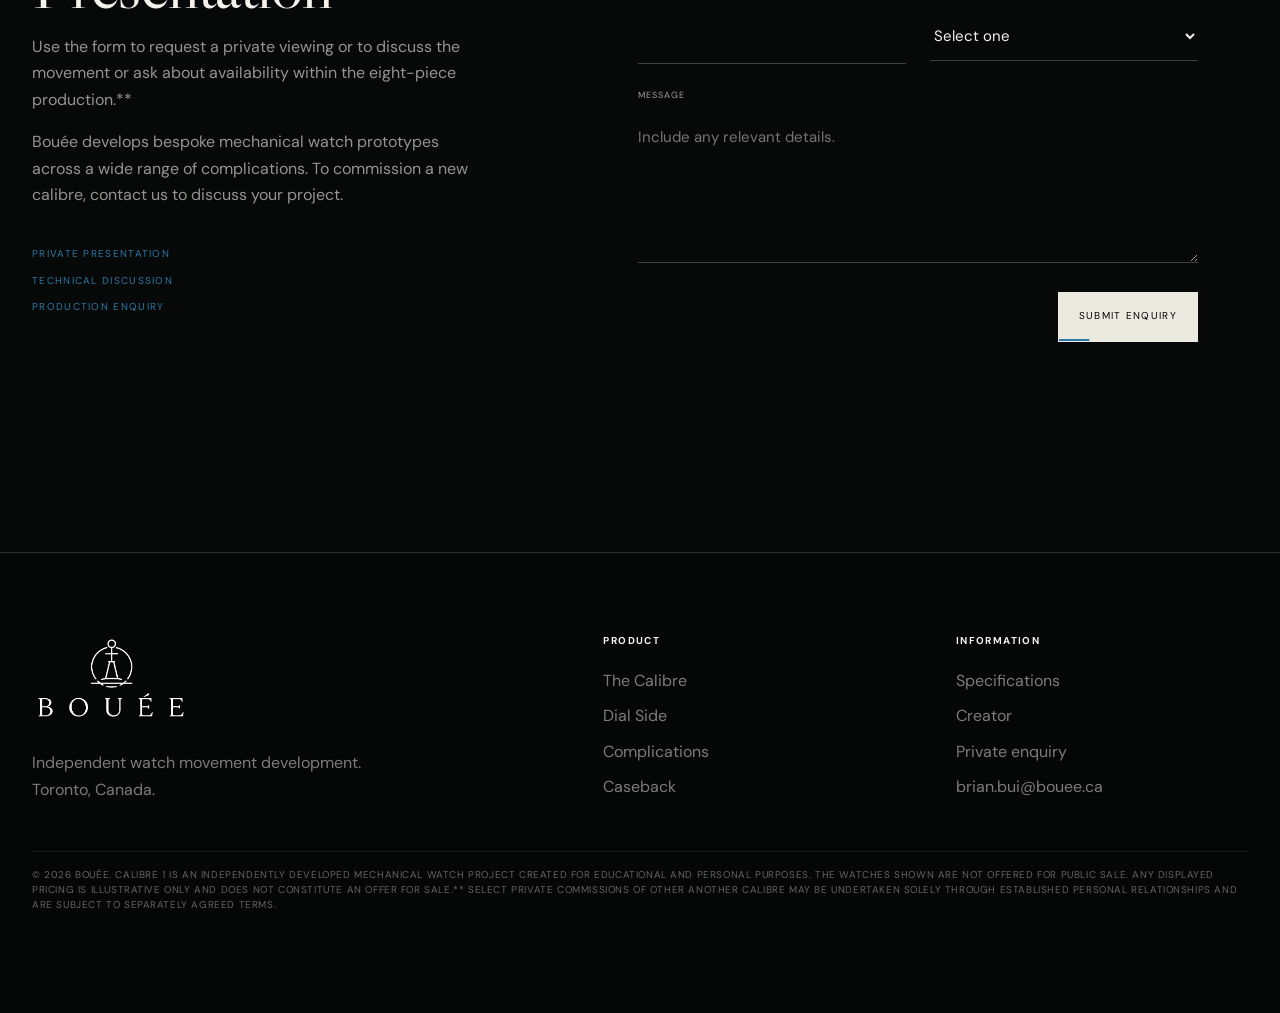
==== commit d9c43d4a: "Update index.html" ====
--- a/index.html
+++ b/index.html
@@ -117,12 +117,8 @@
             Some mechanisms are understood immediately. This one takes a little longer.
           </p>
           <p>
-            The tourbillon remains in view. The calendar works beneath the surface. Between them, the movement reveals only what is necessary and leaves the rest to be discovered over time. Only eight pieces will ever be produced.
-          </p>
-          <div class="overview-notes" aria-label="Calibre 1 summary">
-            <span>VISIBLE REGULATION</span>
-            <span>HIDDEN PROGRAMME</span>
-          </div>
+            The tourbillon remains in view. The calendar works beneath the surface. Between them, the movement reveals only what is necessary and leaves the rest to be discovered over time. Only eight pieces will ever be produced**.
+          </p>
         </div>
       </div>
     </section>
@@ -157,7 +153,7 @@
       <div class="shell section-heading">
         <div>
           <p class="eyebrow">Front architecture</p>
-          <h2>Indicators of Time</h2>
+          <h2>Indicators</h2>
         </div>
         <p>
           
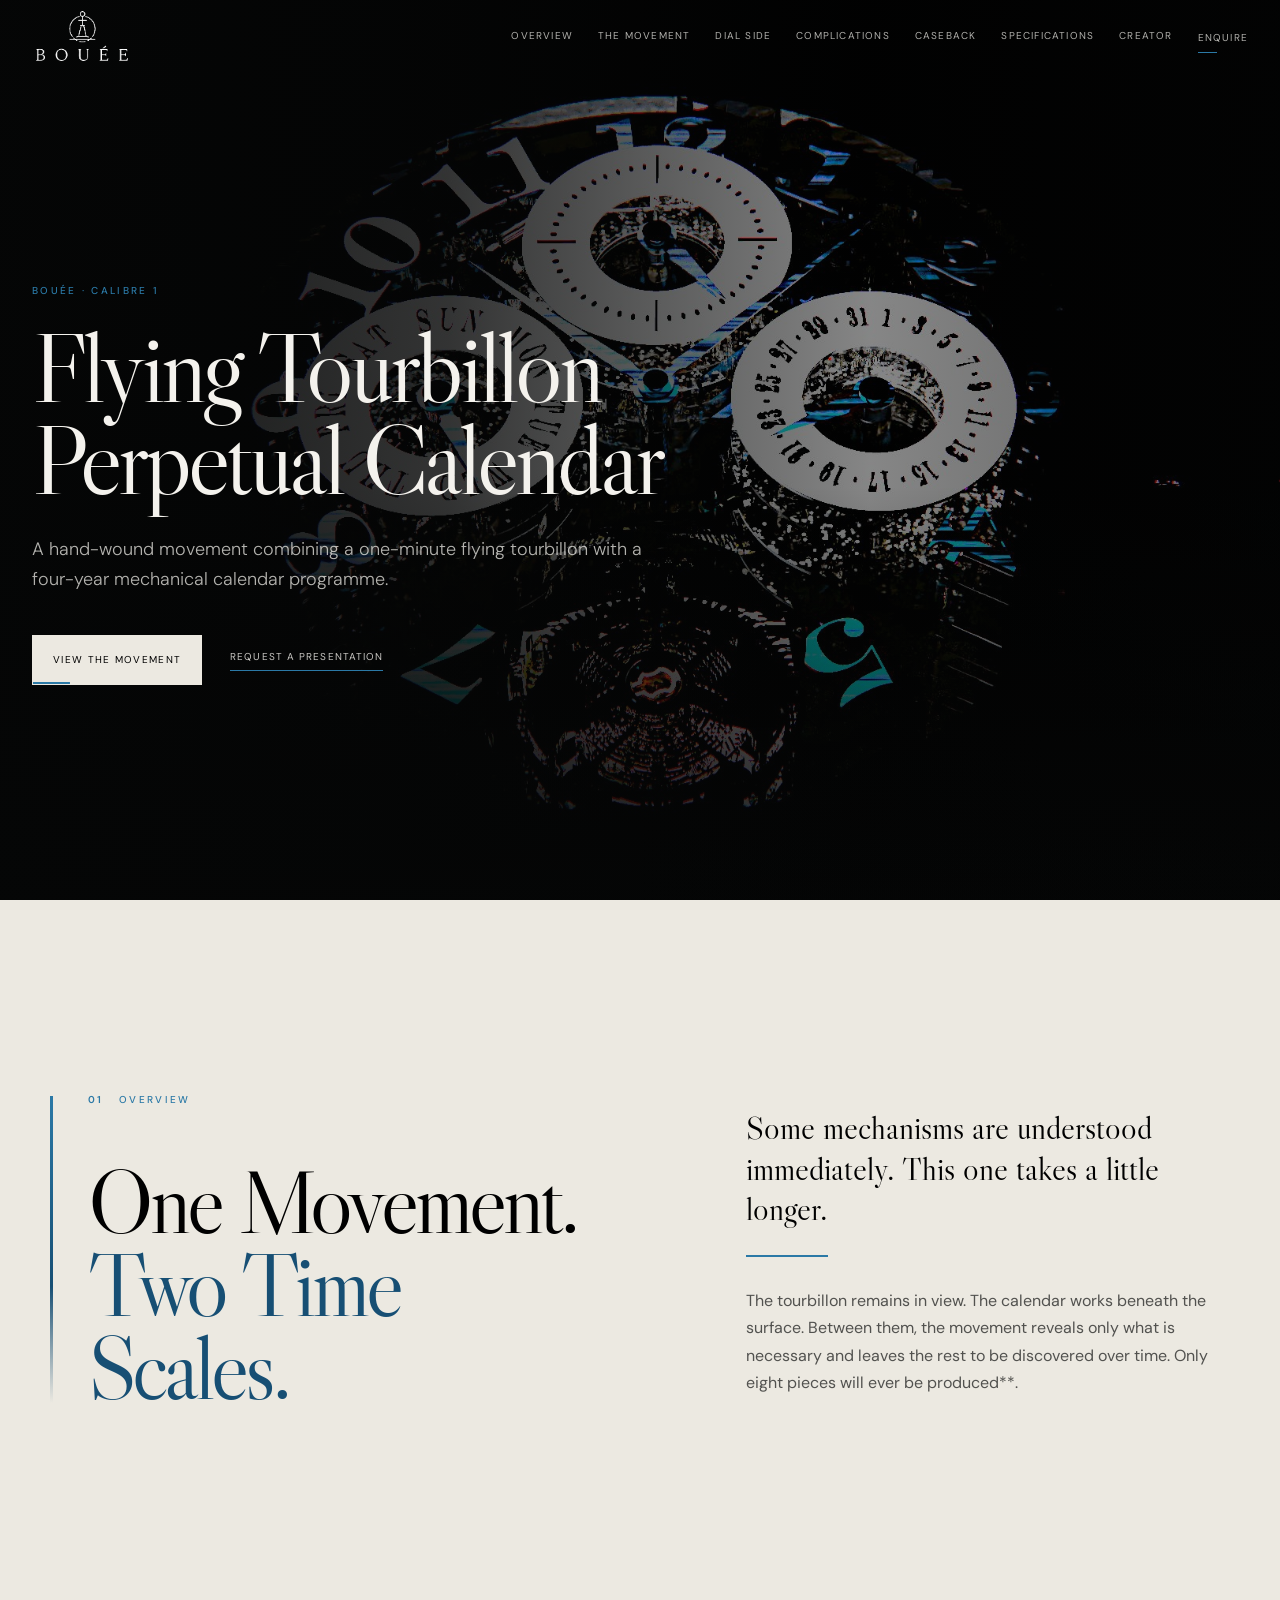
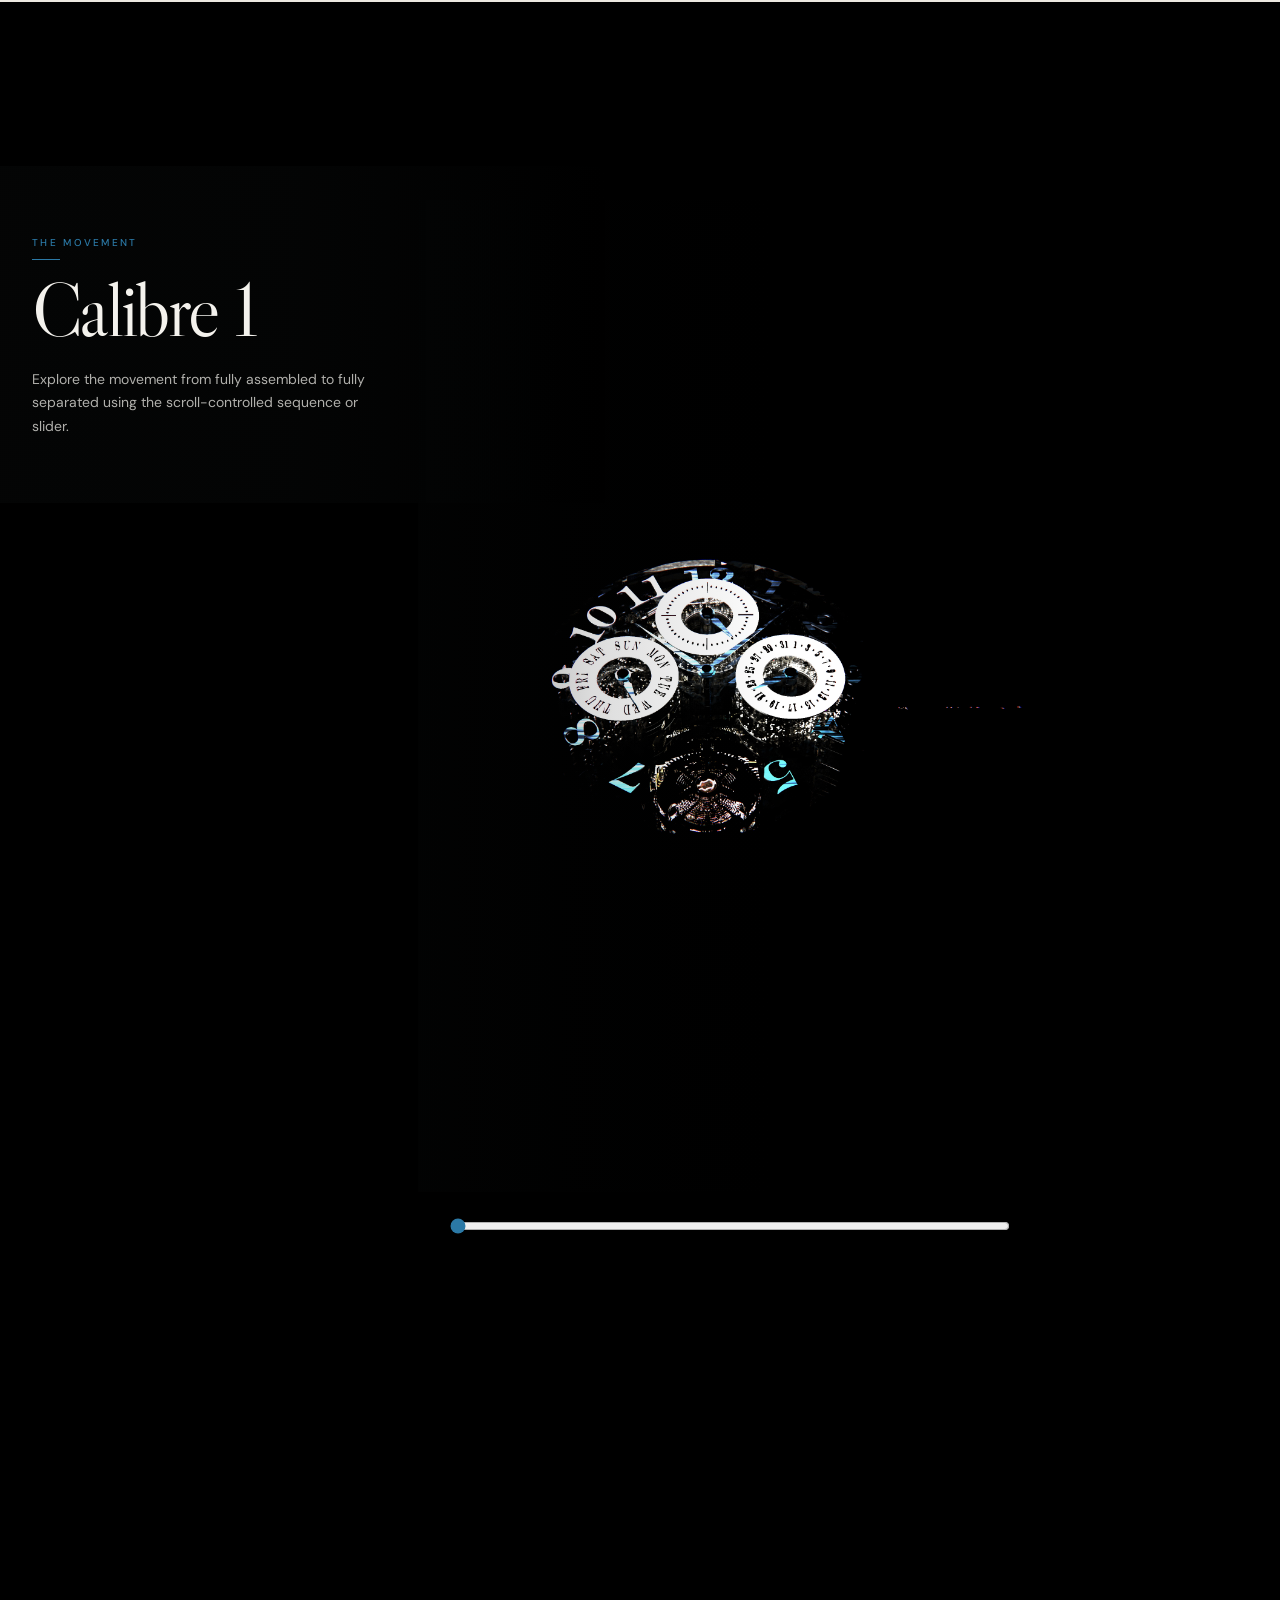
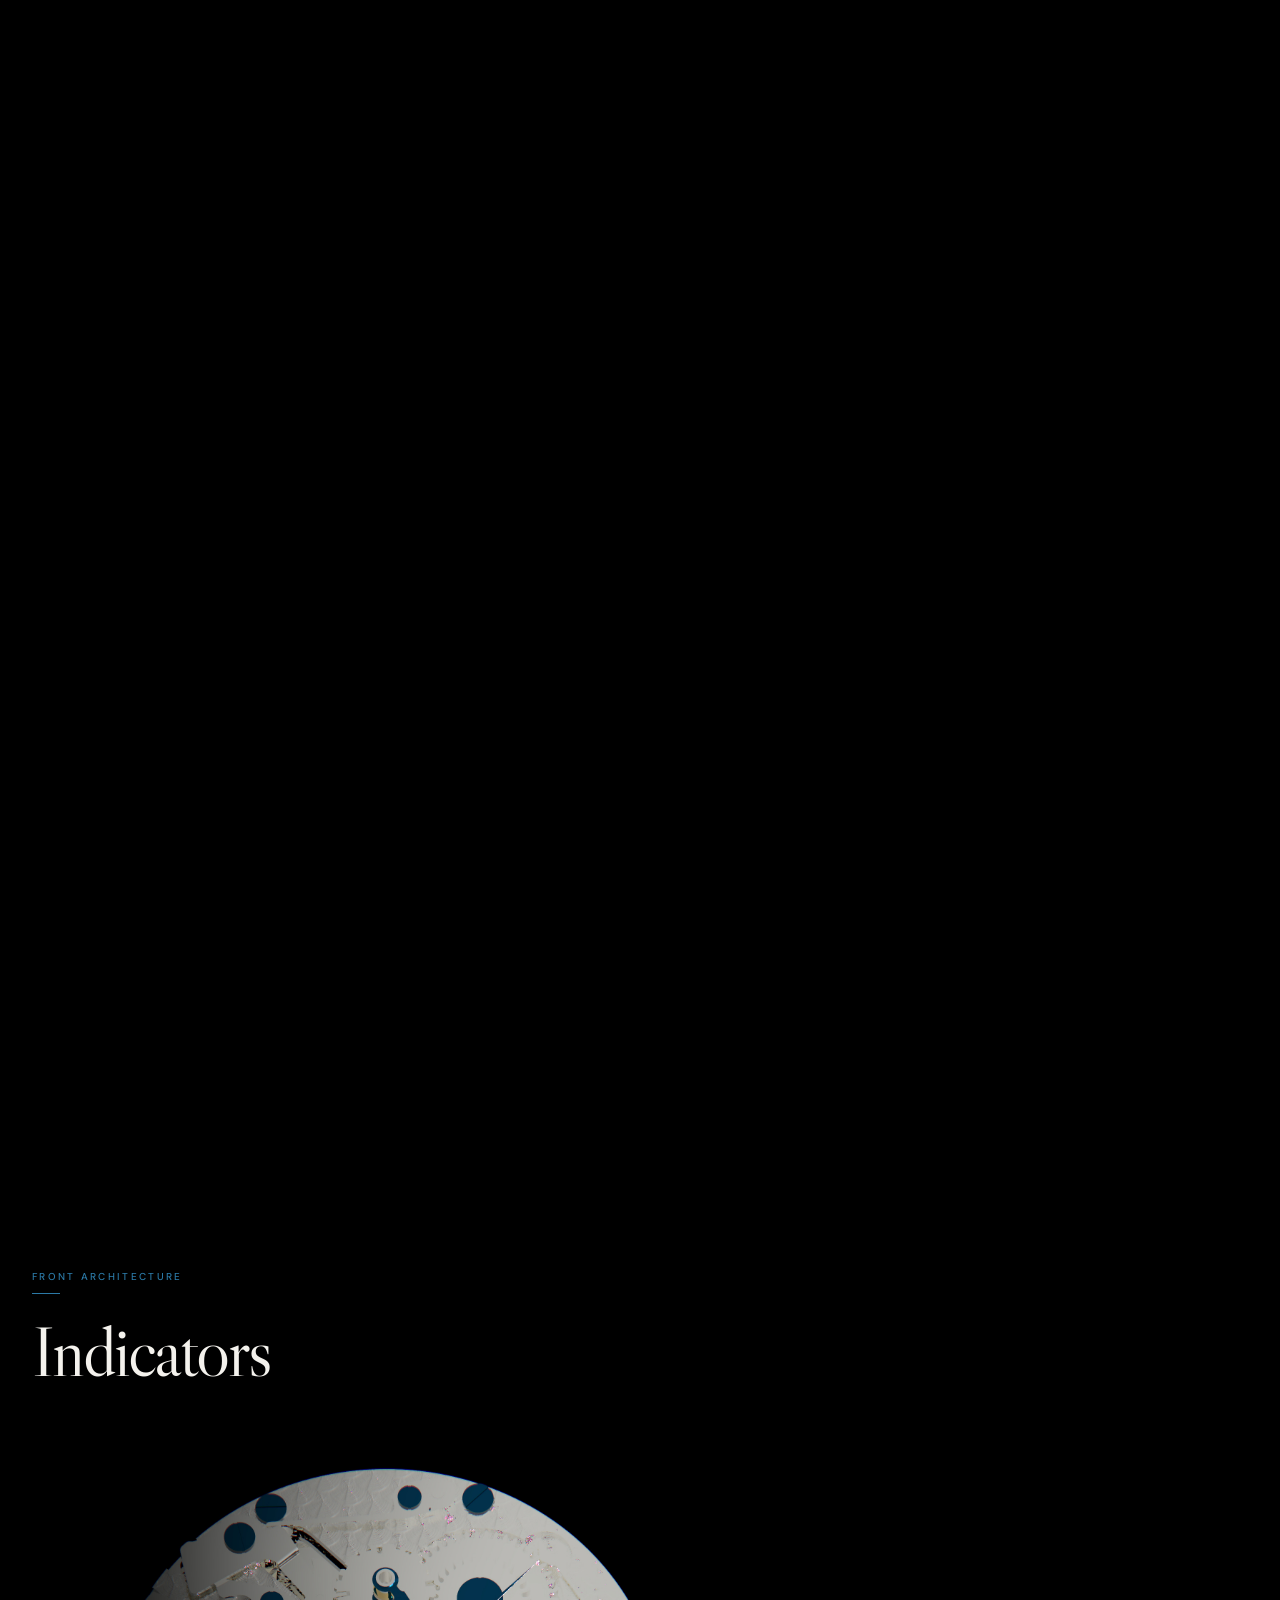
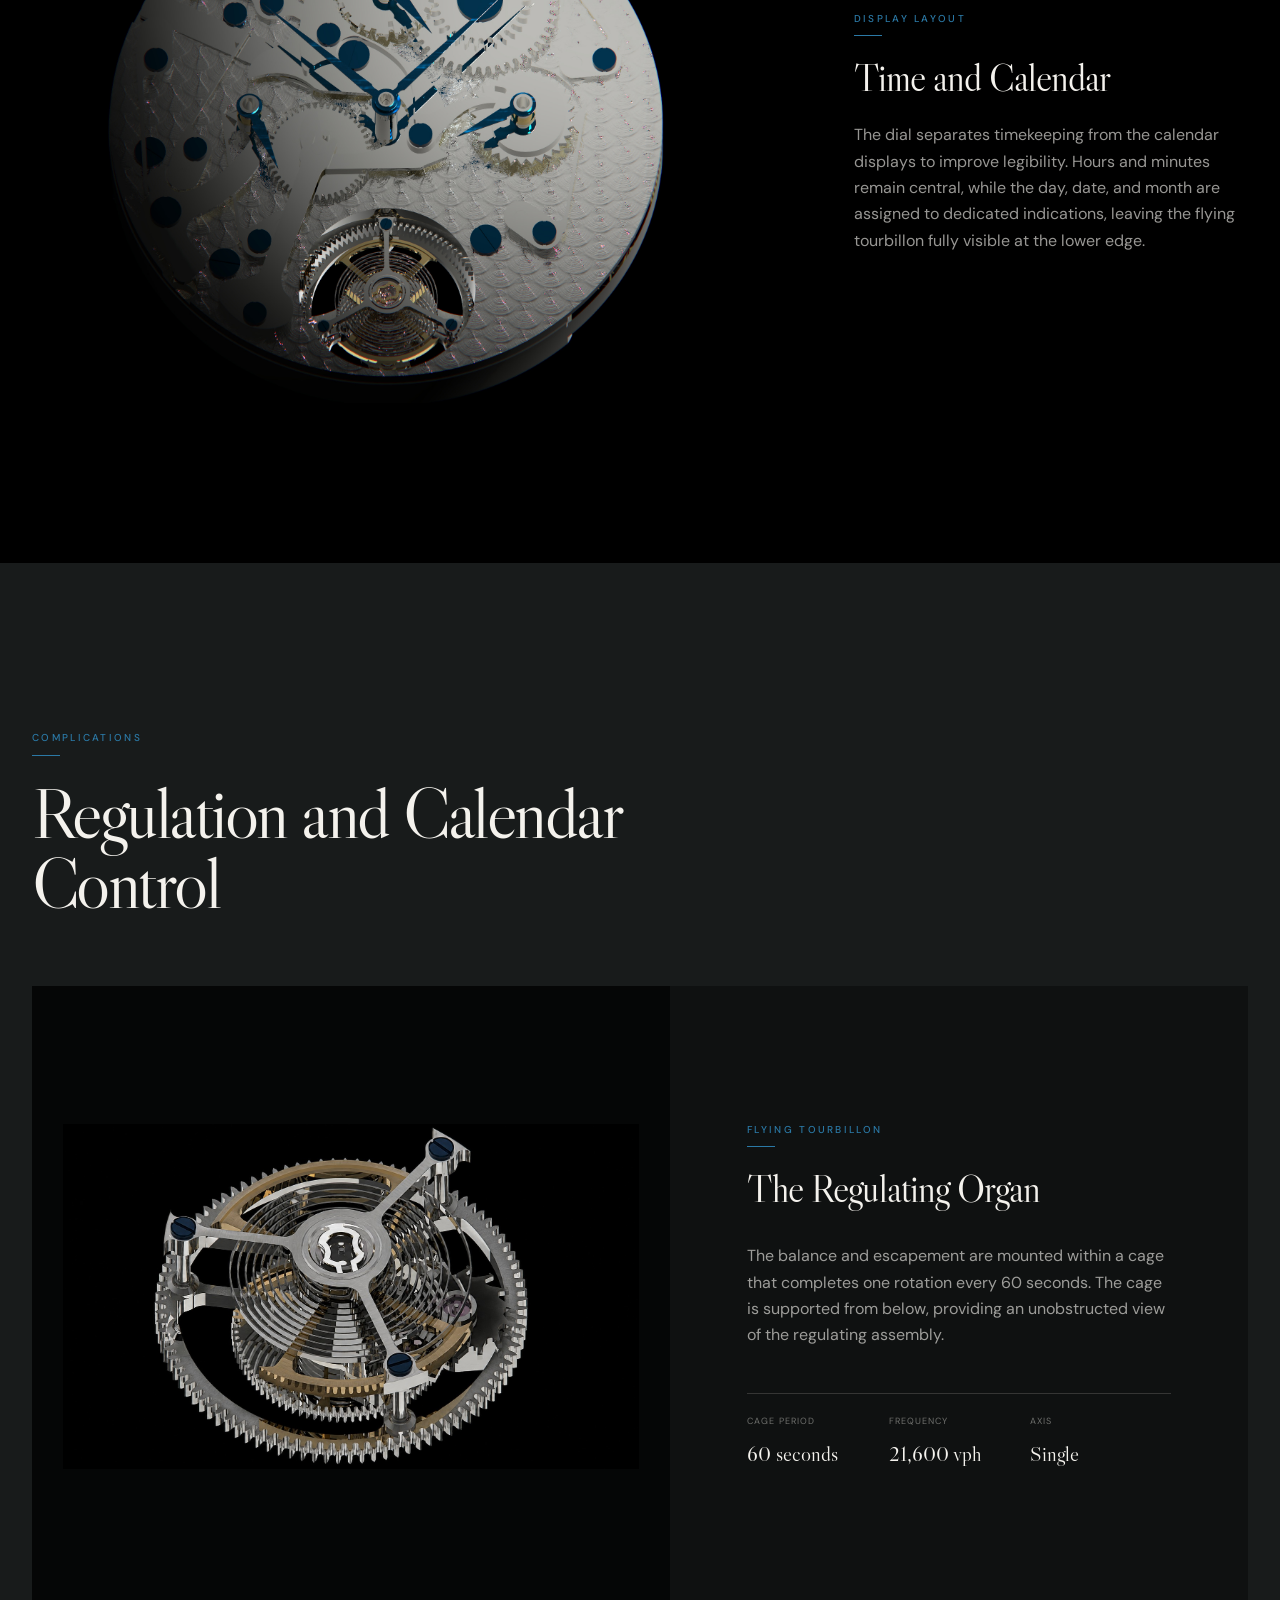
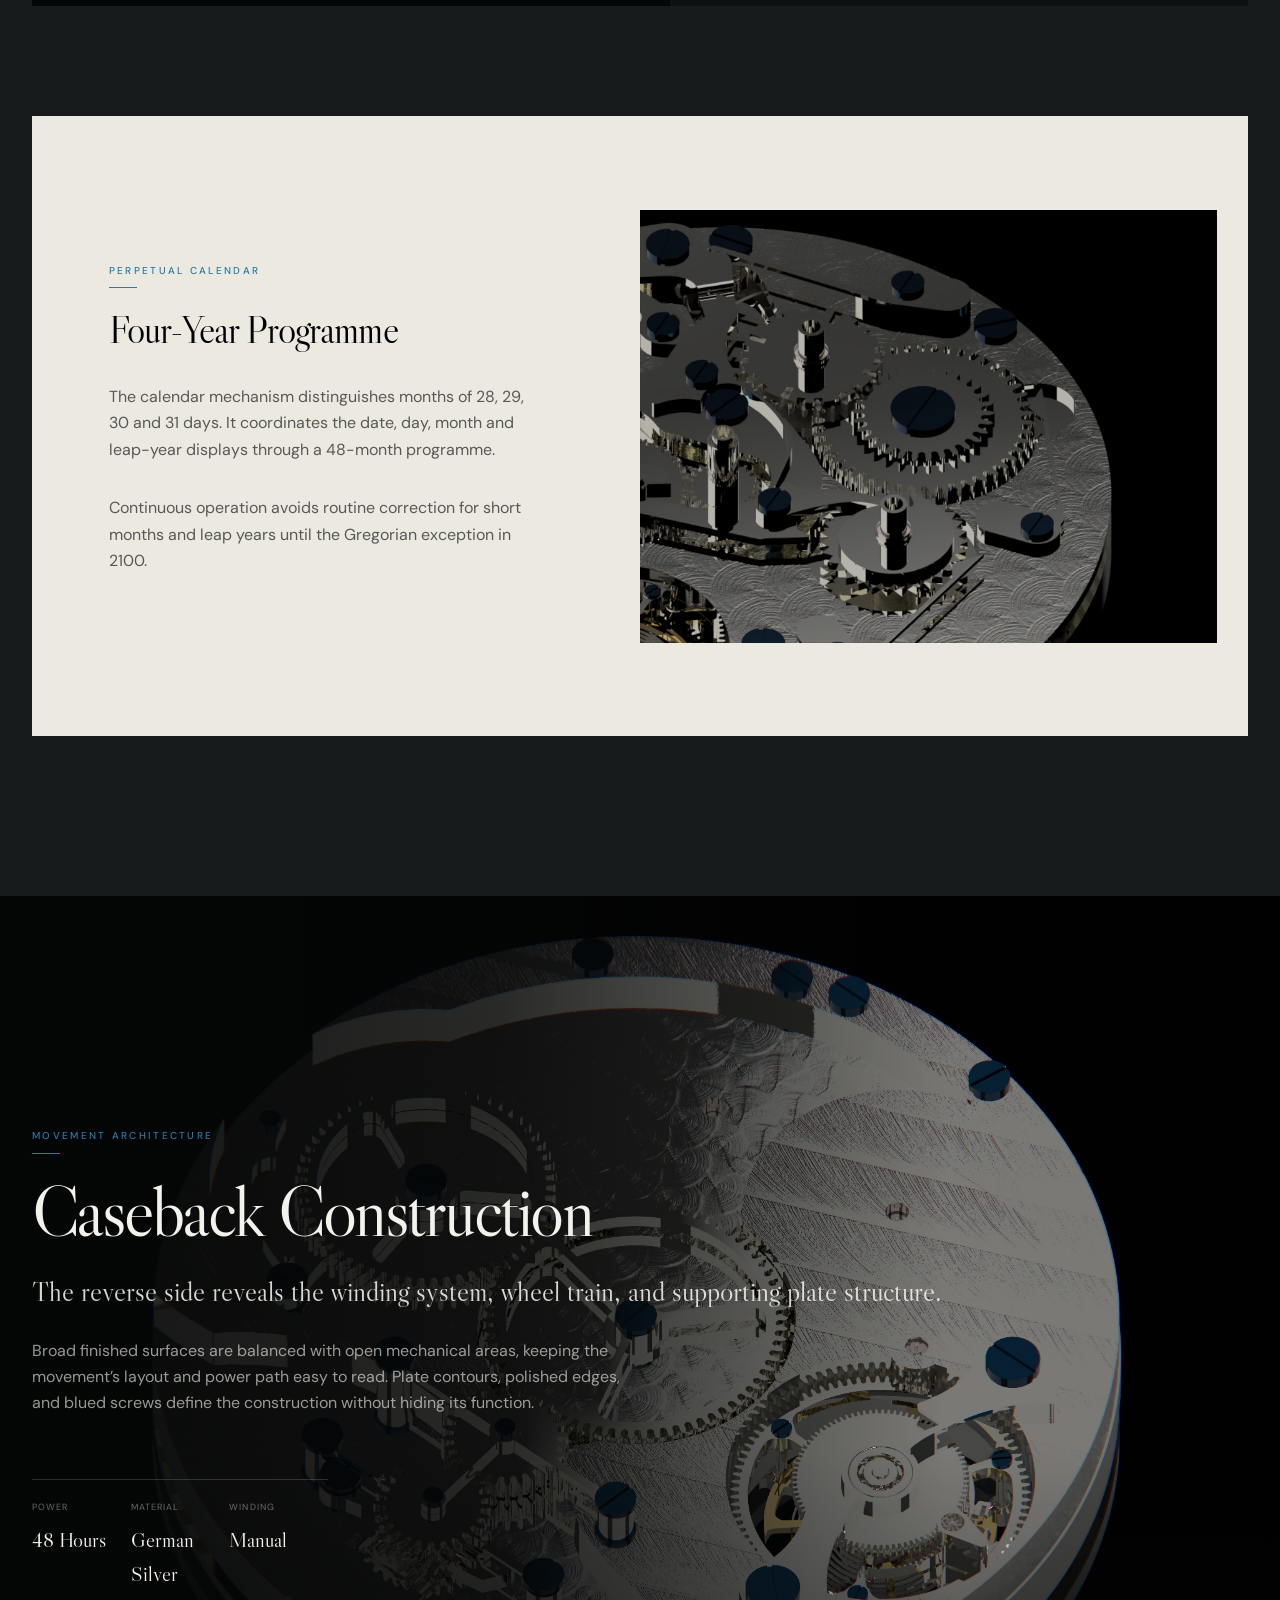
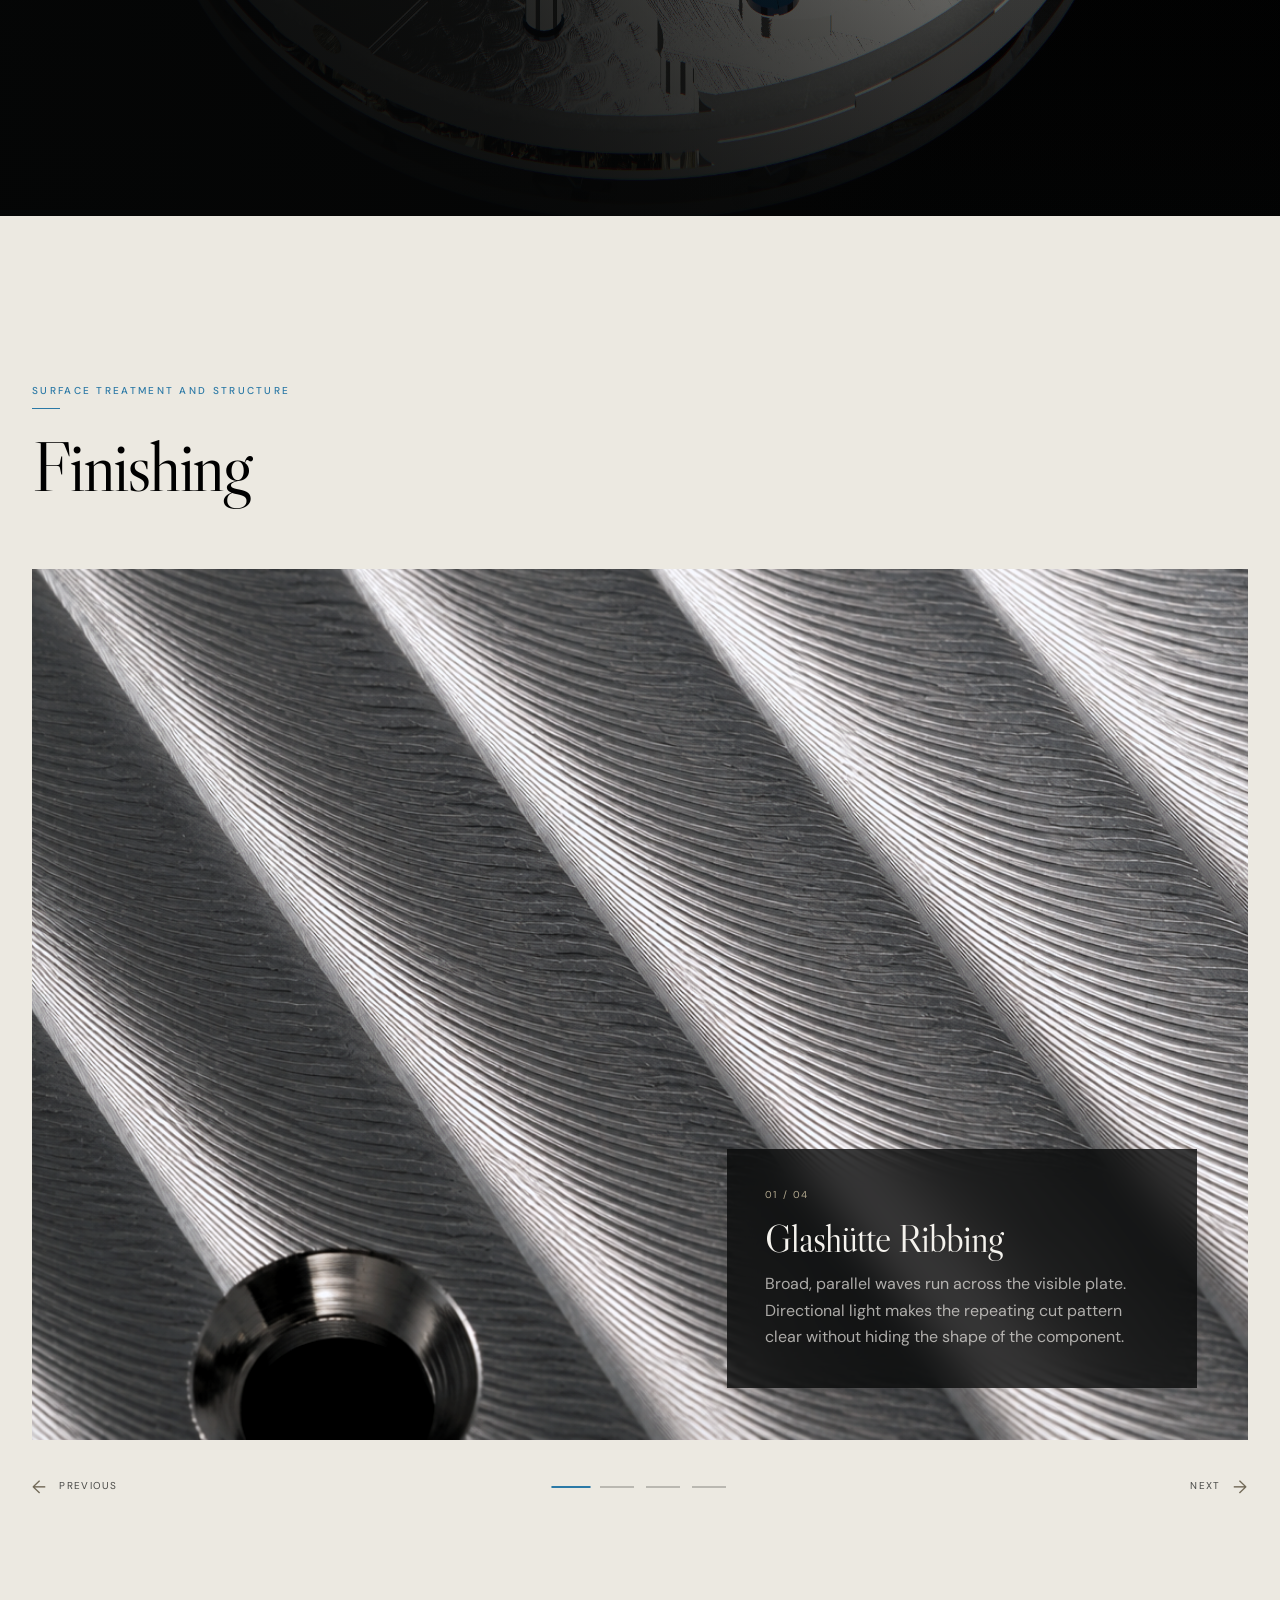
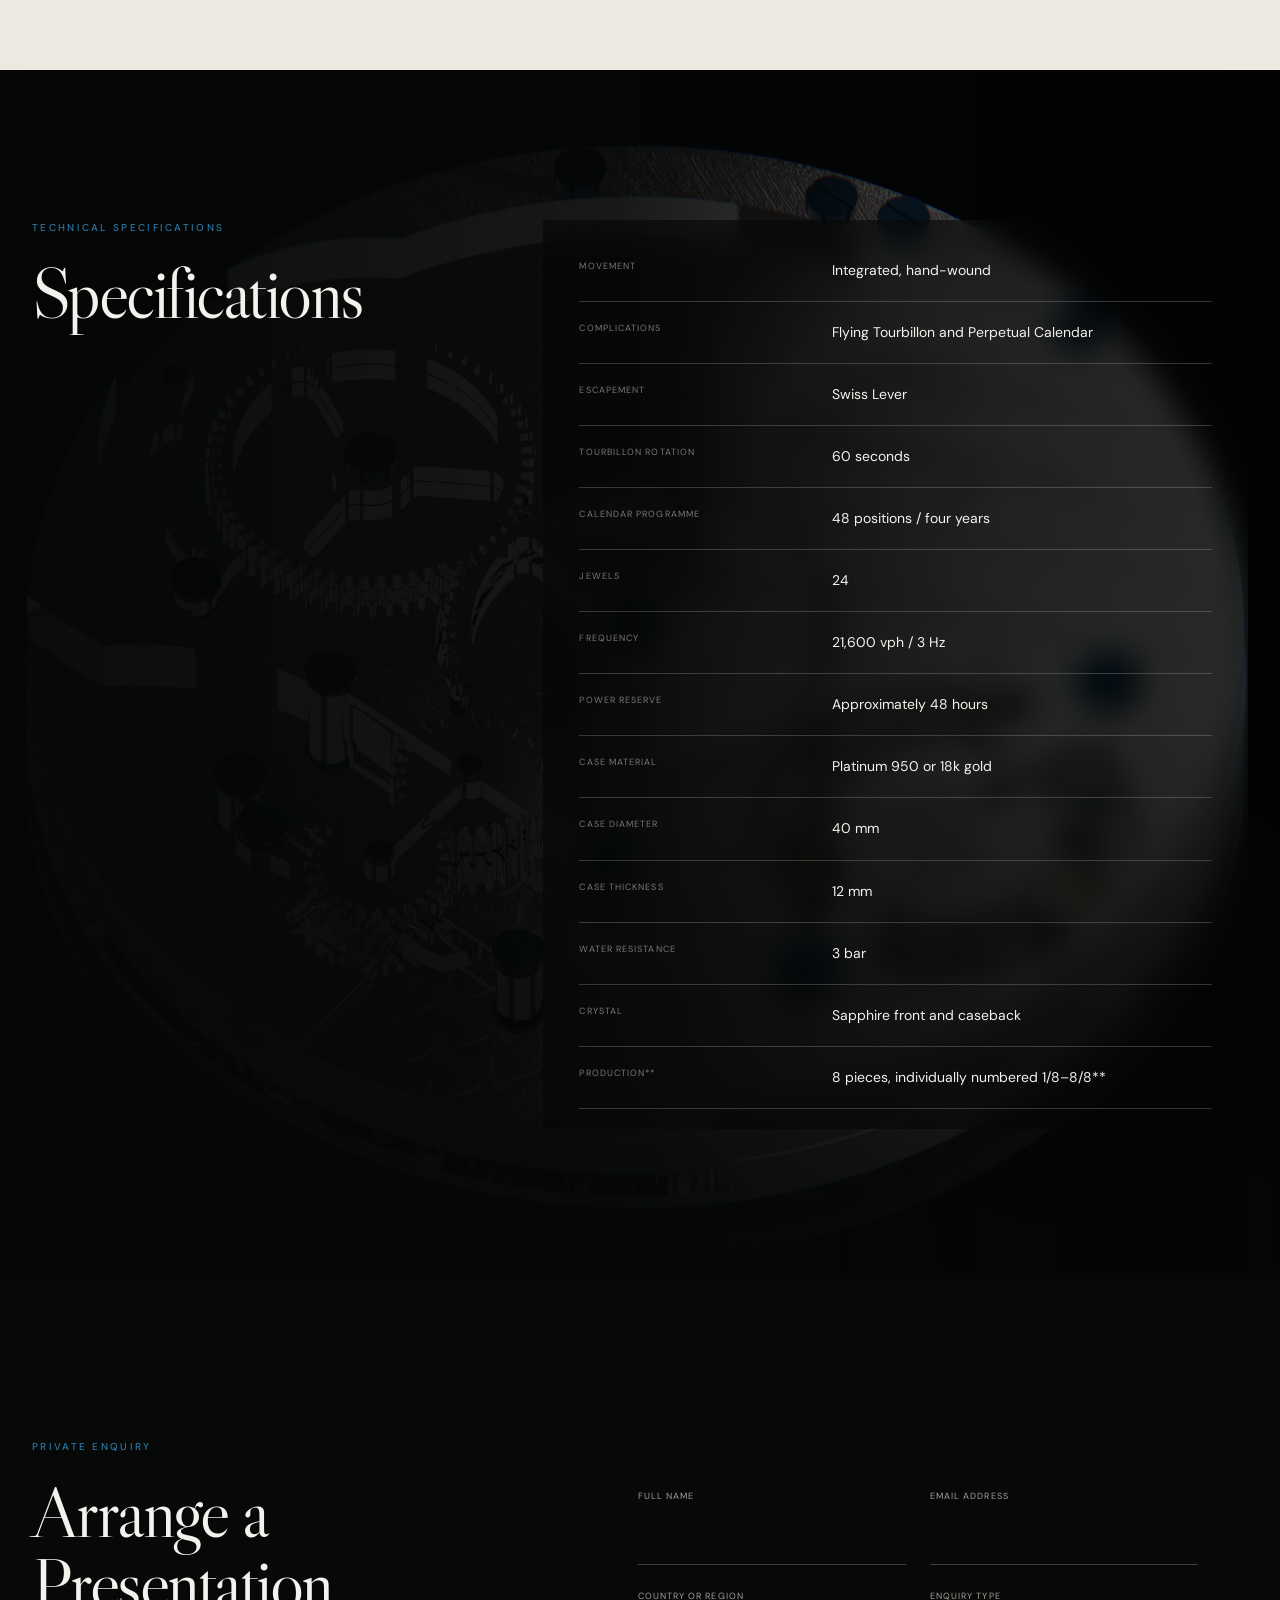
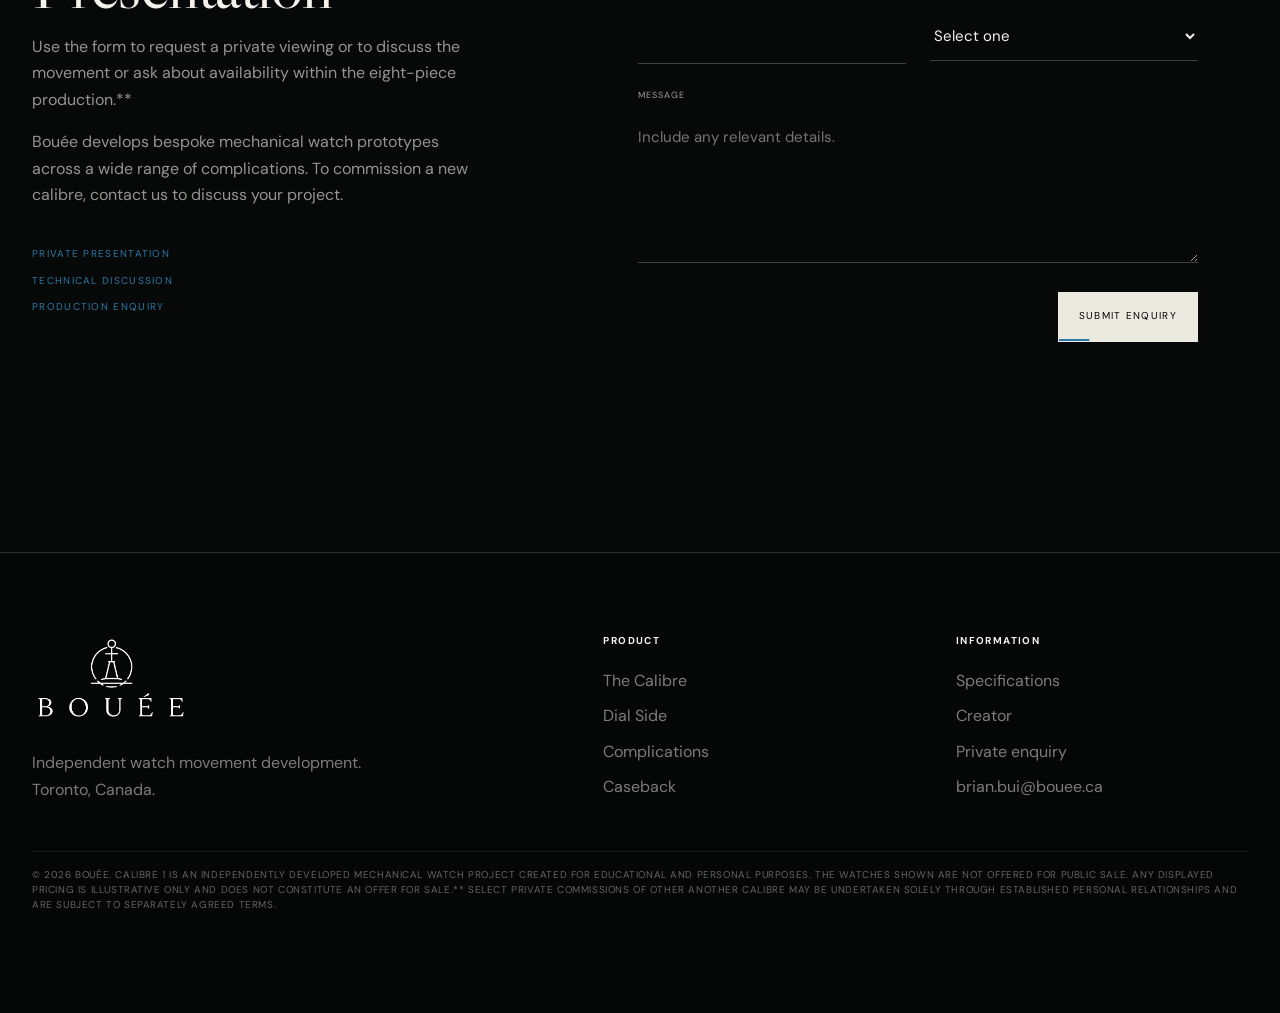
==== commit 32fc749d: "Update index.html" ====
--- a/index.html
+++ b/index.html
@@ -355,7 +355,7 @@
           <div><dt>Case Thickness</dt><dd> 12 mm </dd></div>
           <div><dt>Water Resistance</dt><dd>3 bar </dd></div>
           <div><dt>Crystal</dt><dd>Sapphire front and caseback</dd></div>
-          <div><dt>Production</dt><dd>8 pieces, individually numbered 1/8–8/8</dd></div>
+          <div><dt>Production**</dt><dd>8 pieces, individually numbered 1/8–8/8**</dd></div>
         </dl>
 
       </div>
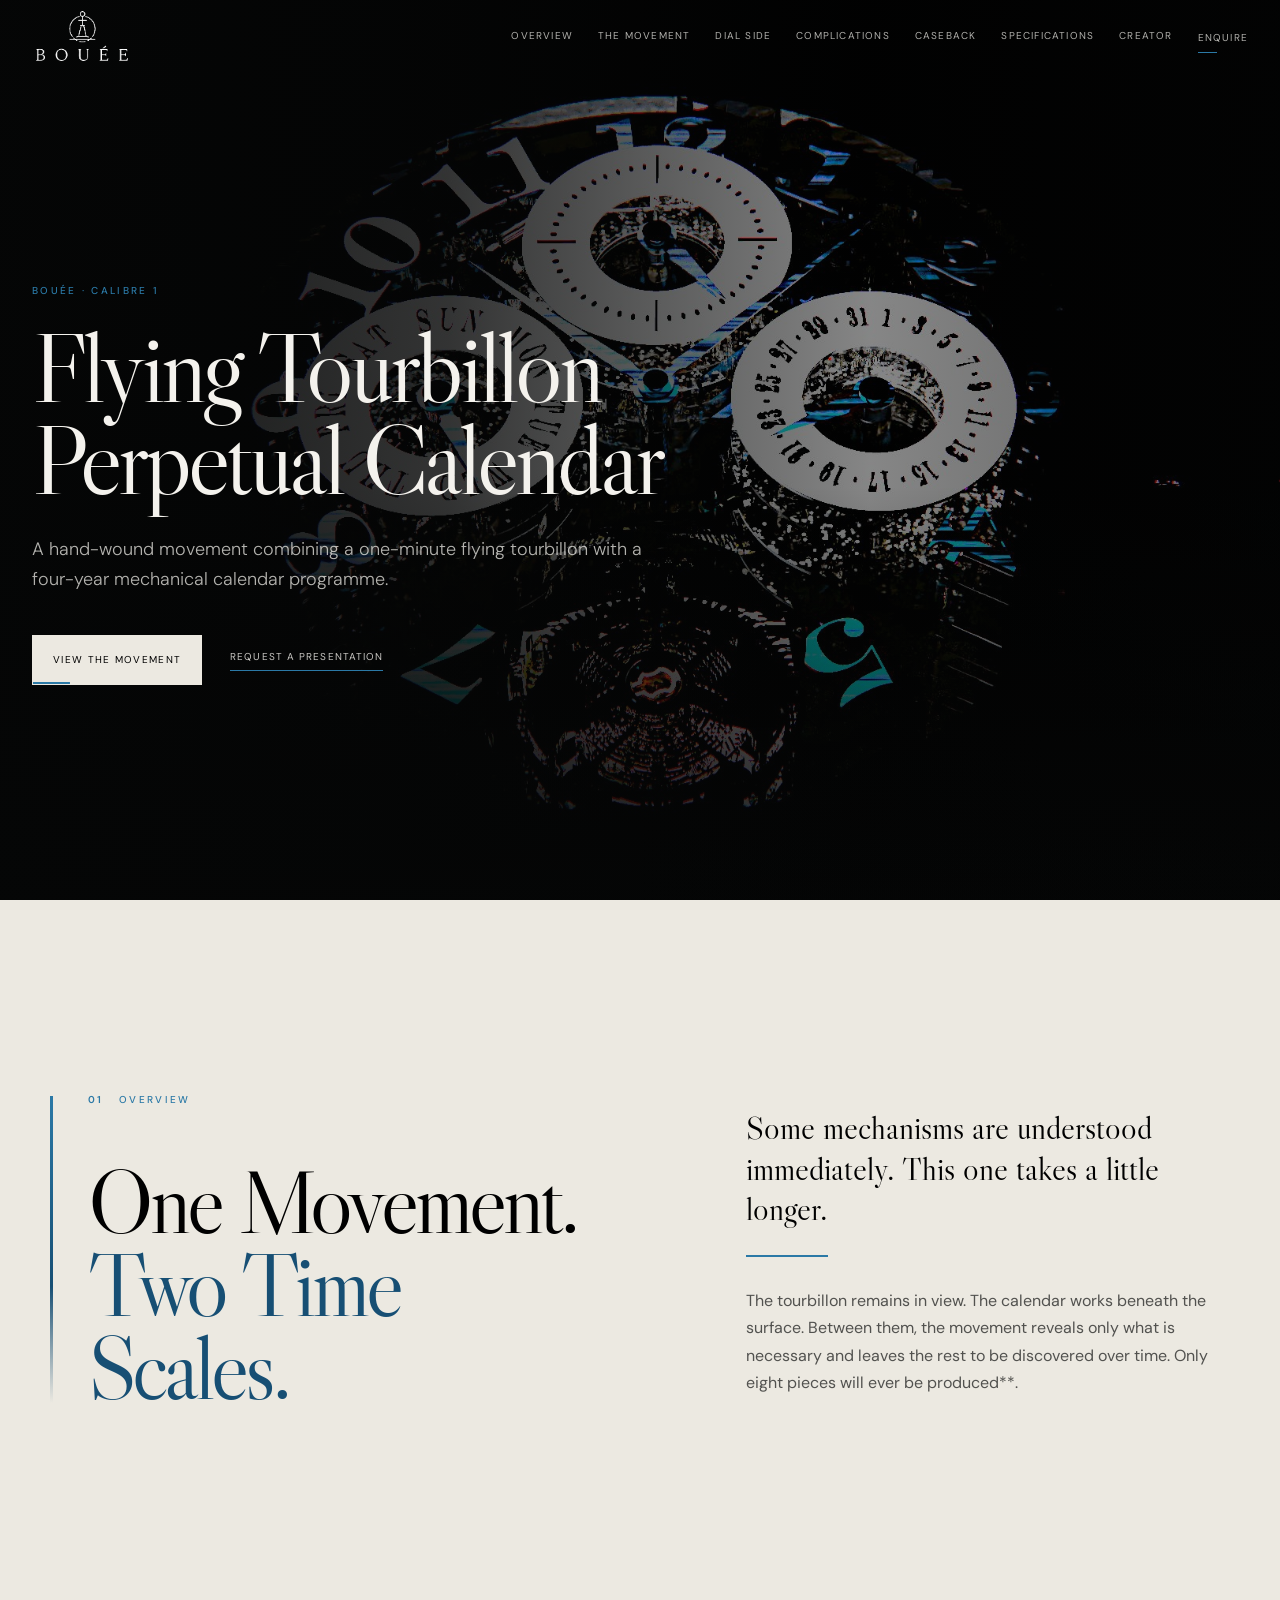
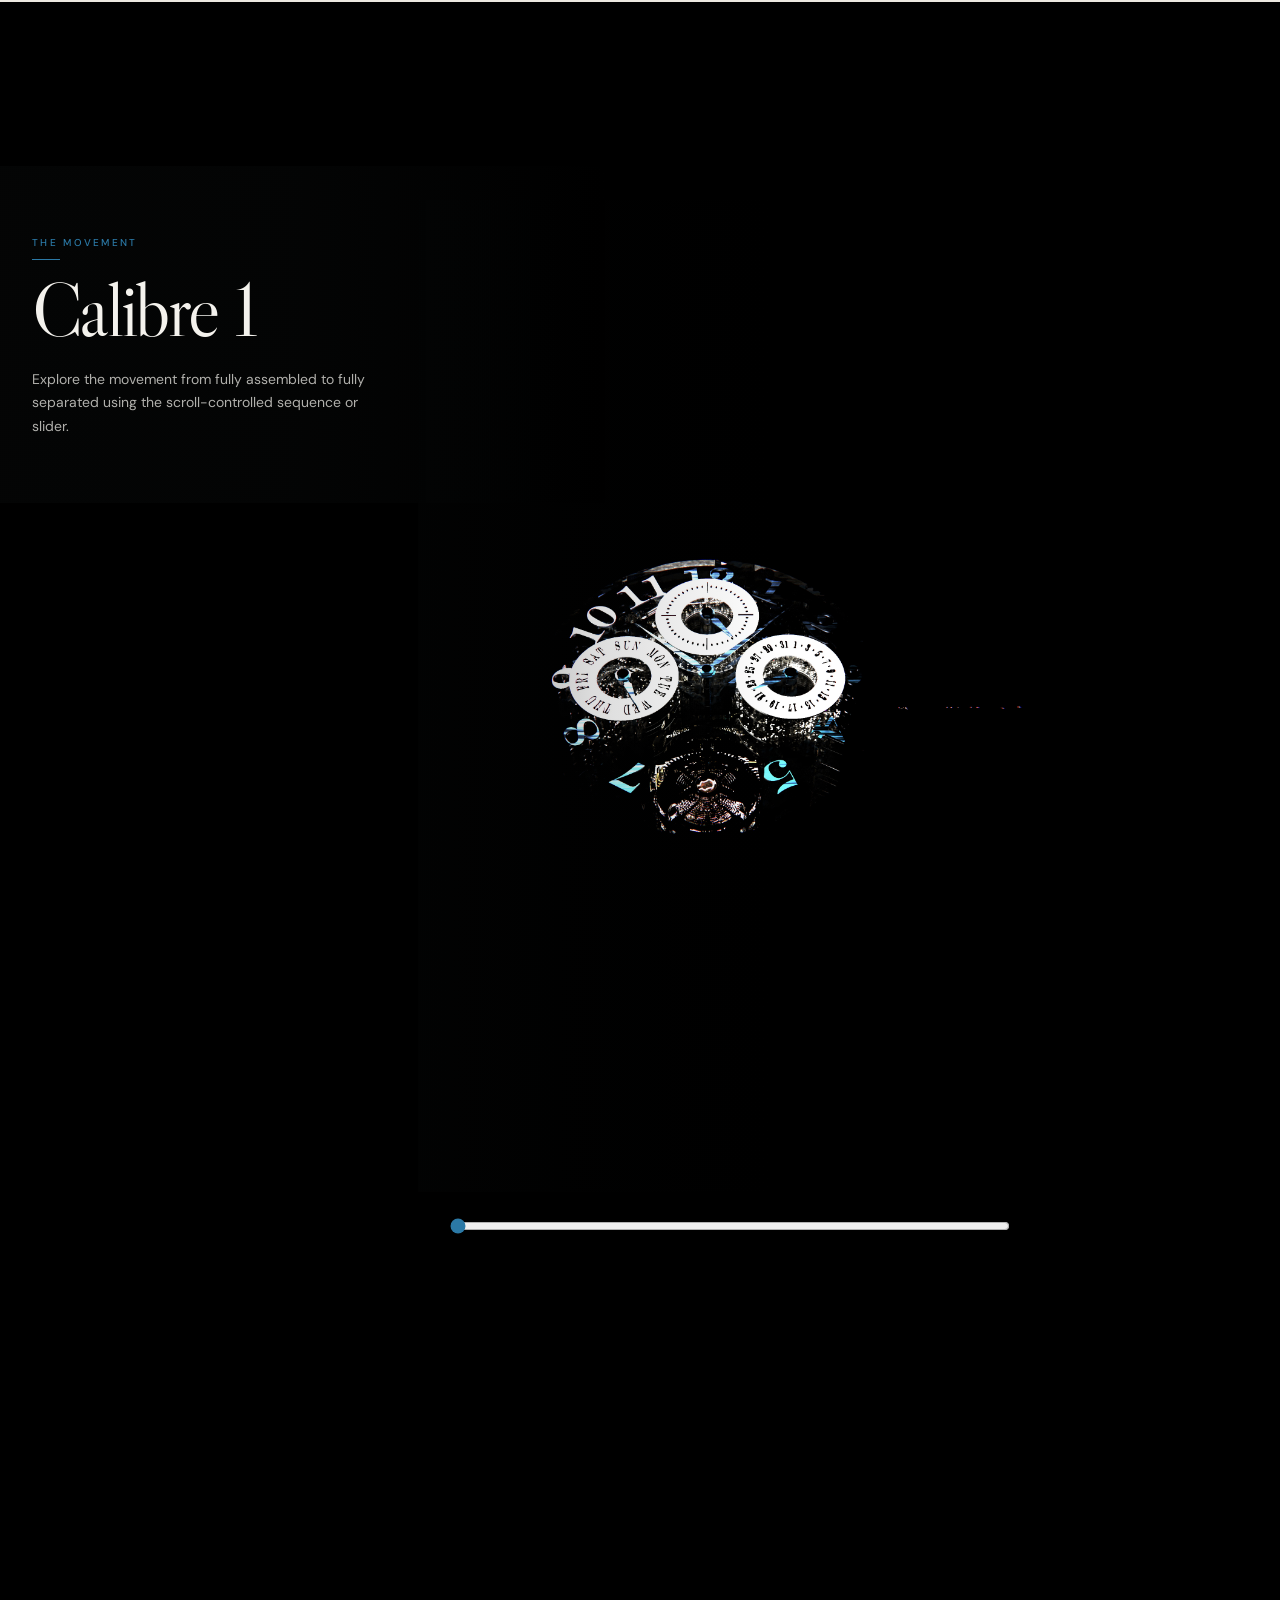
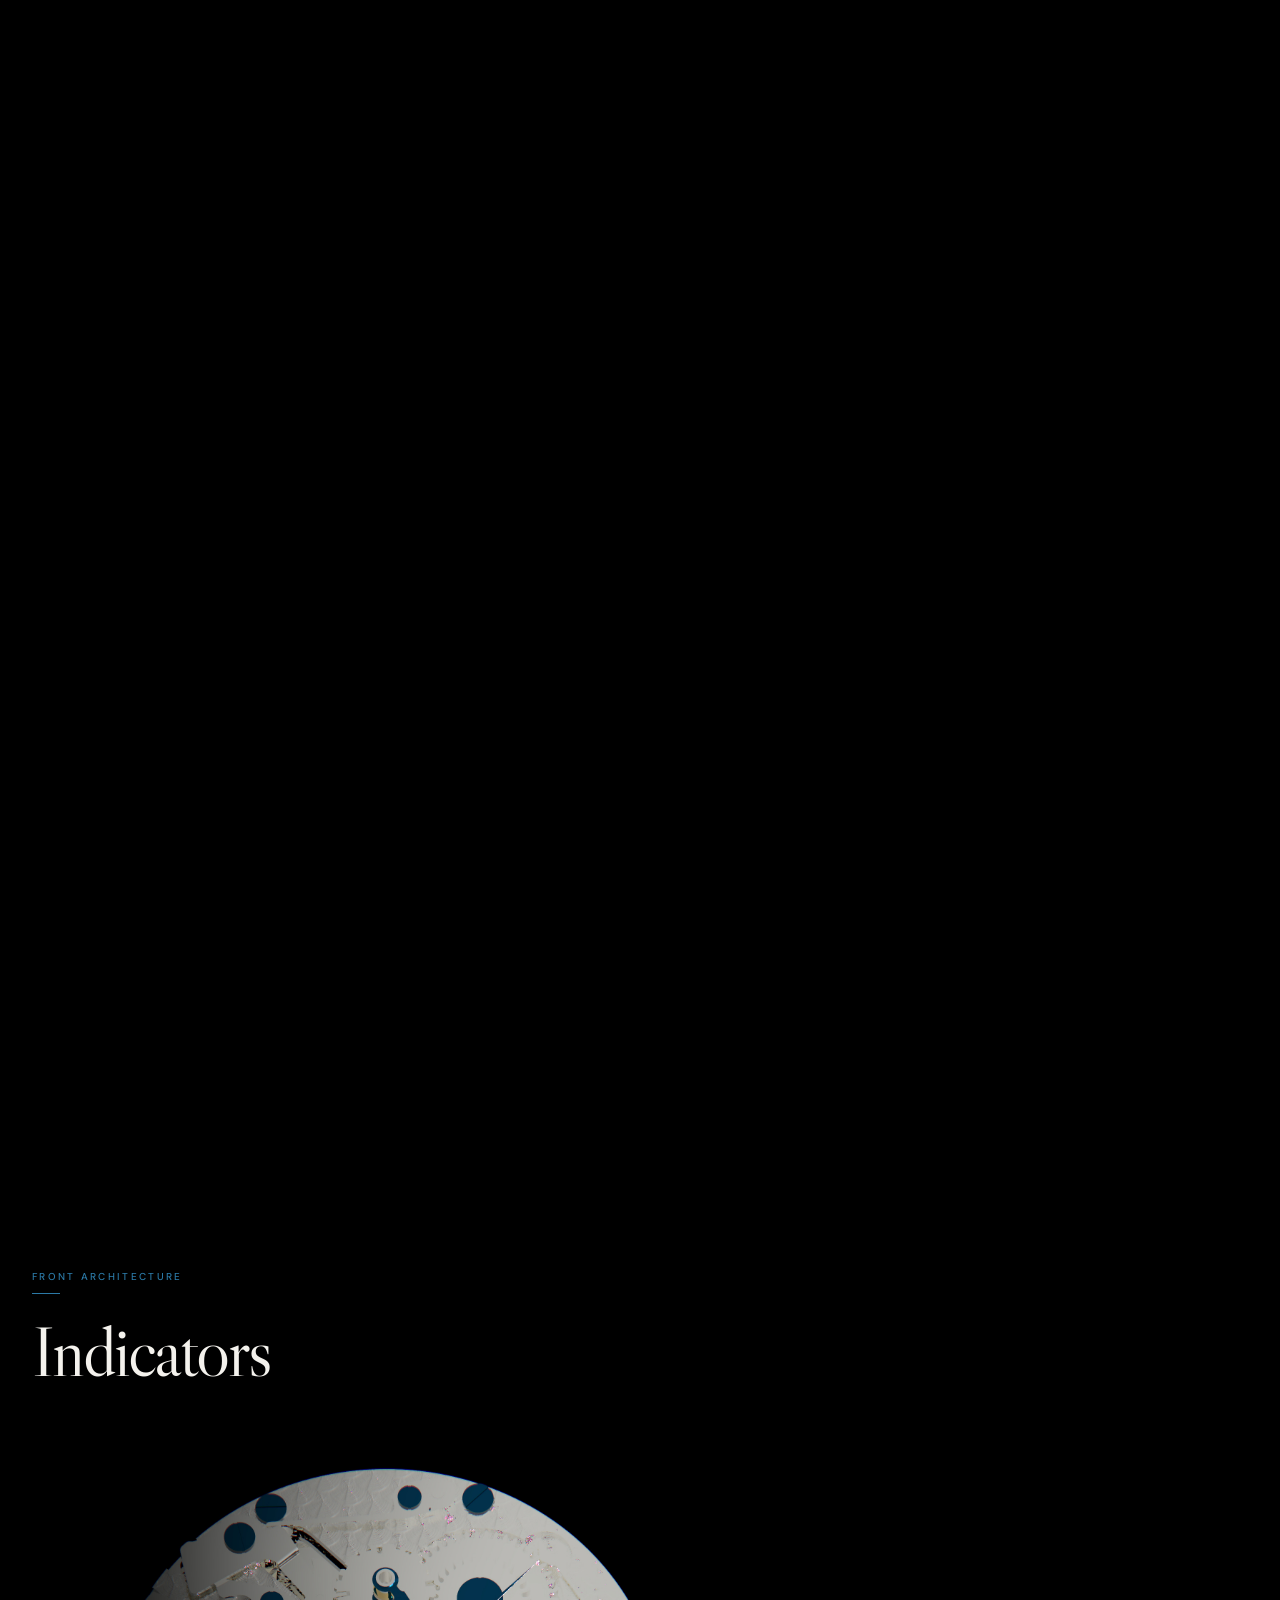
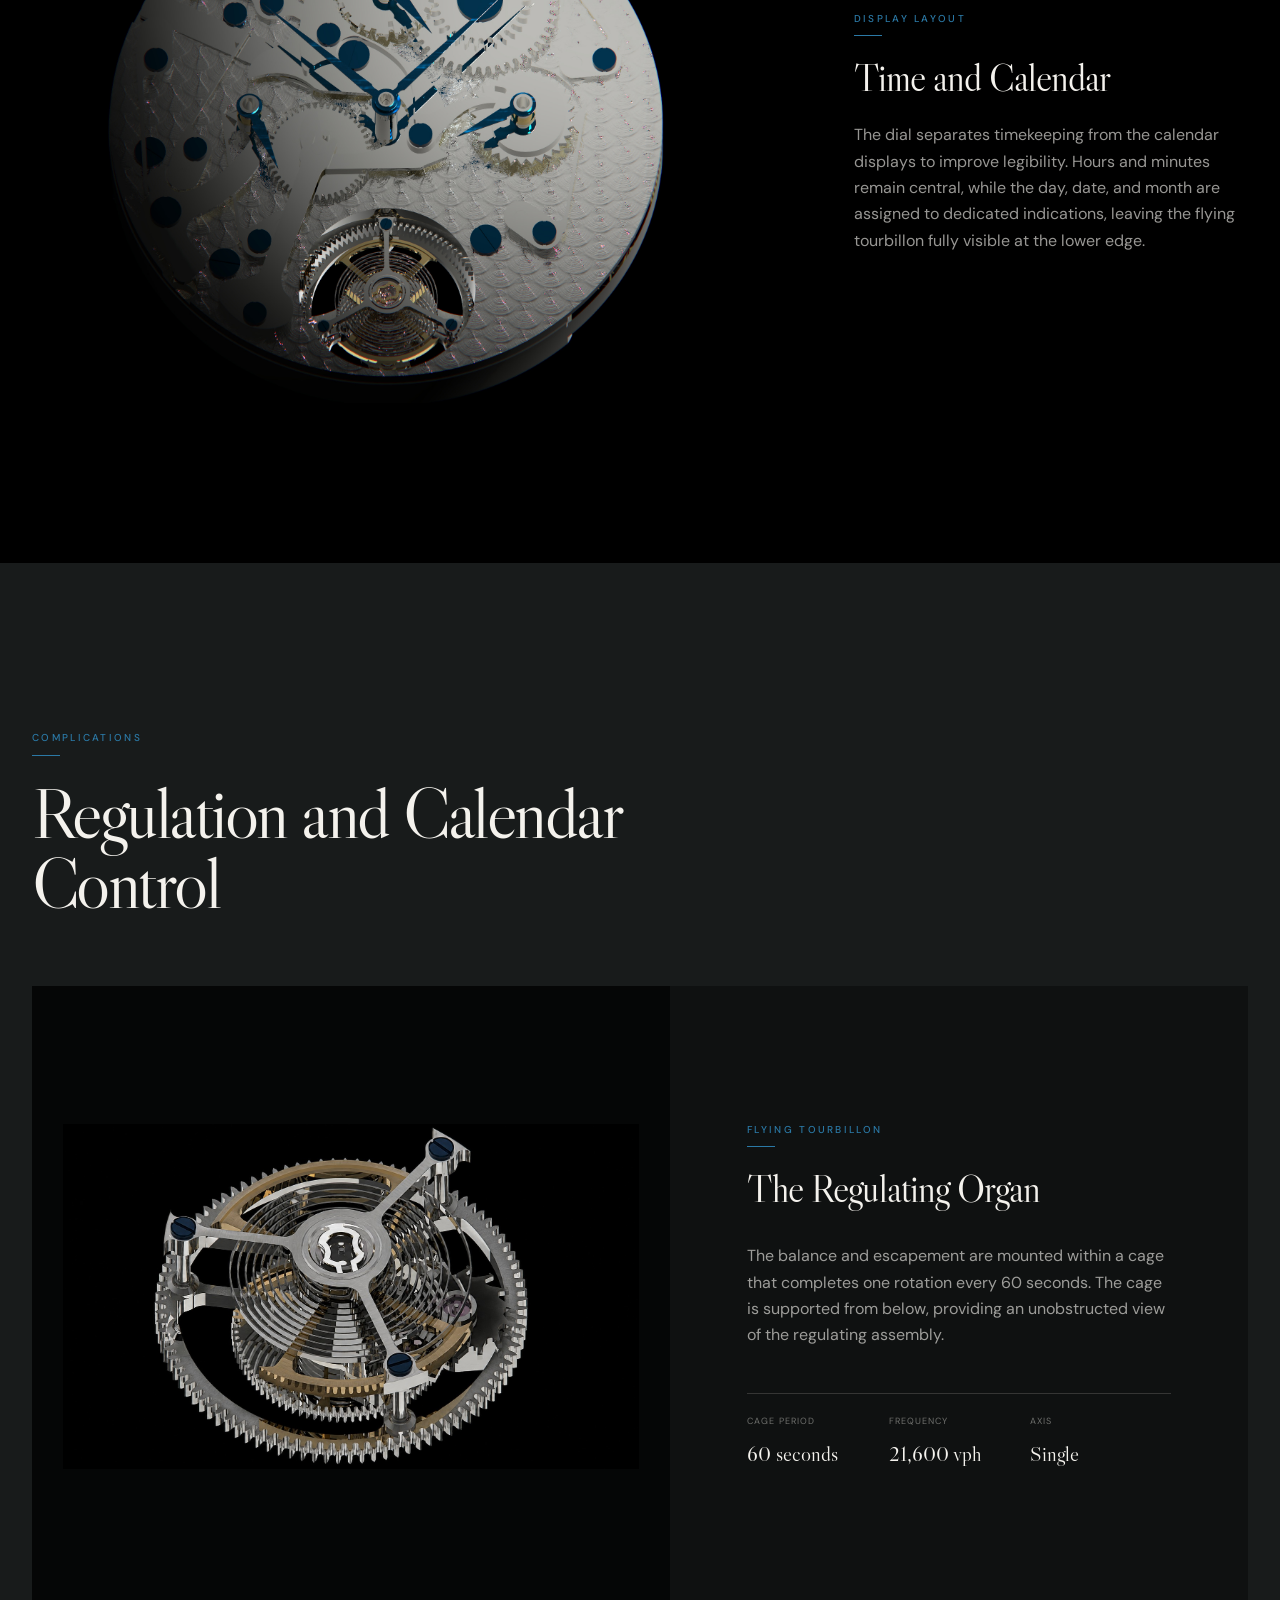
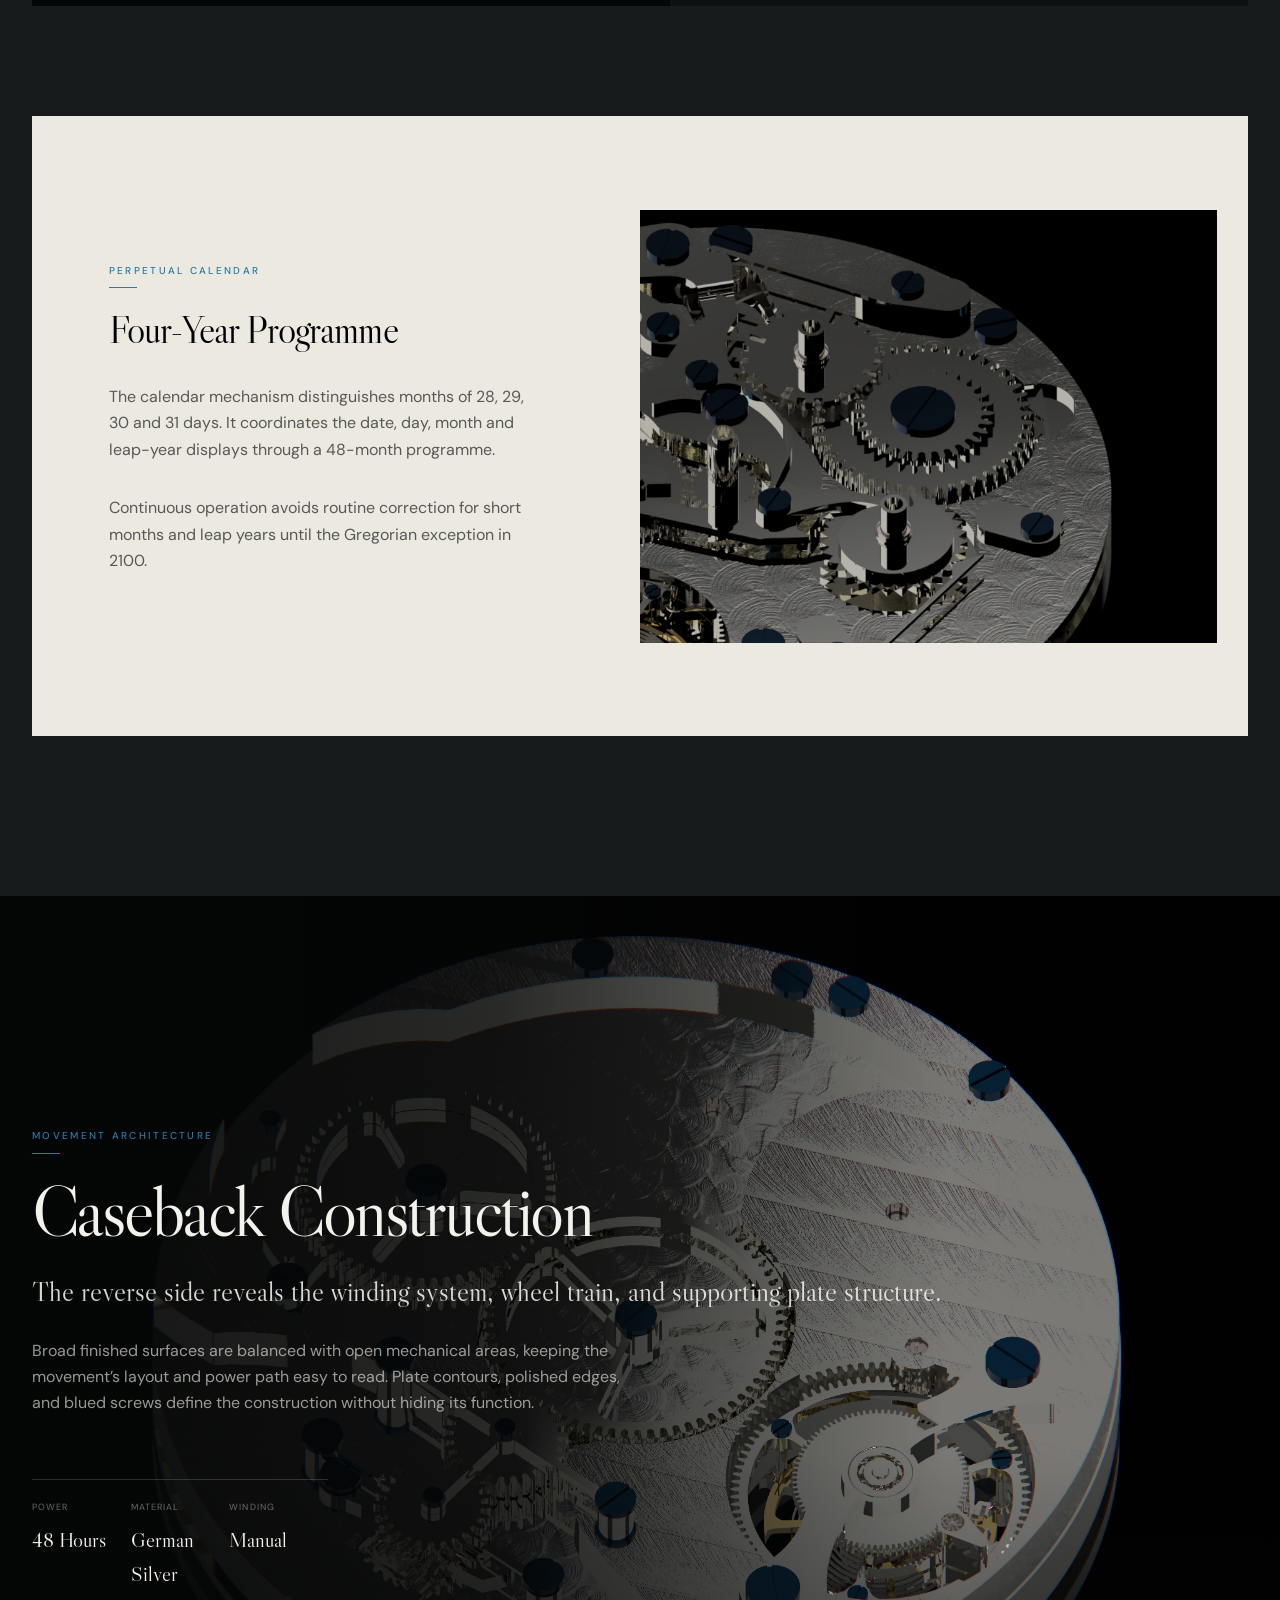
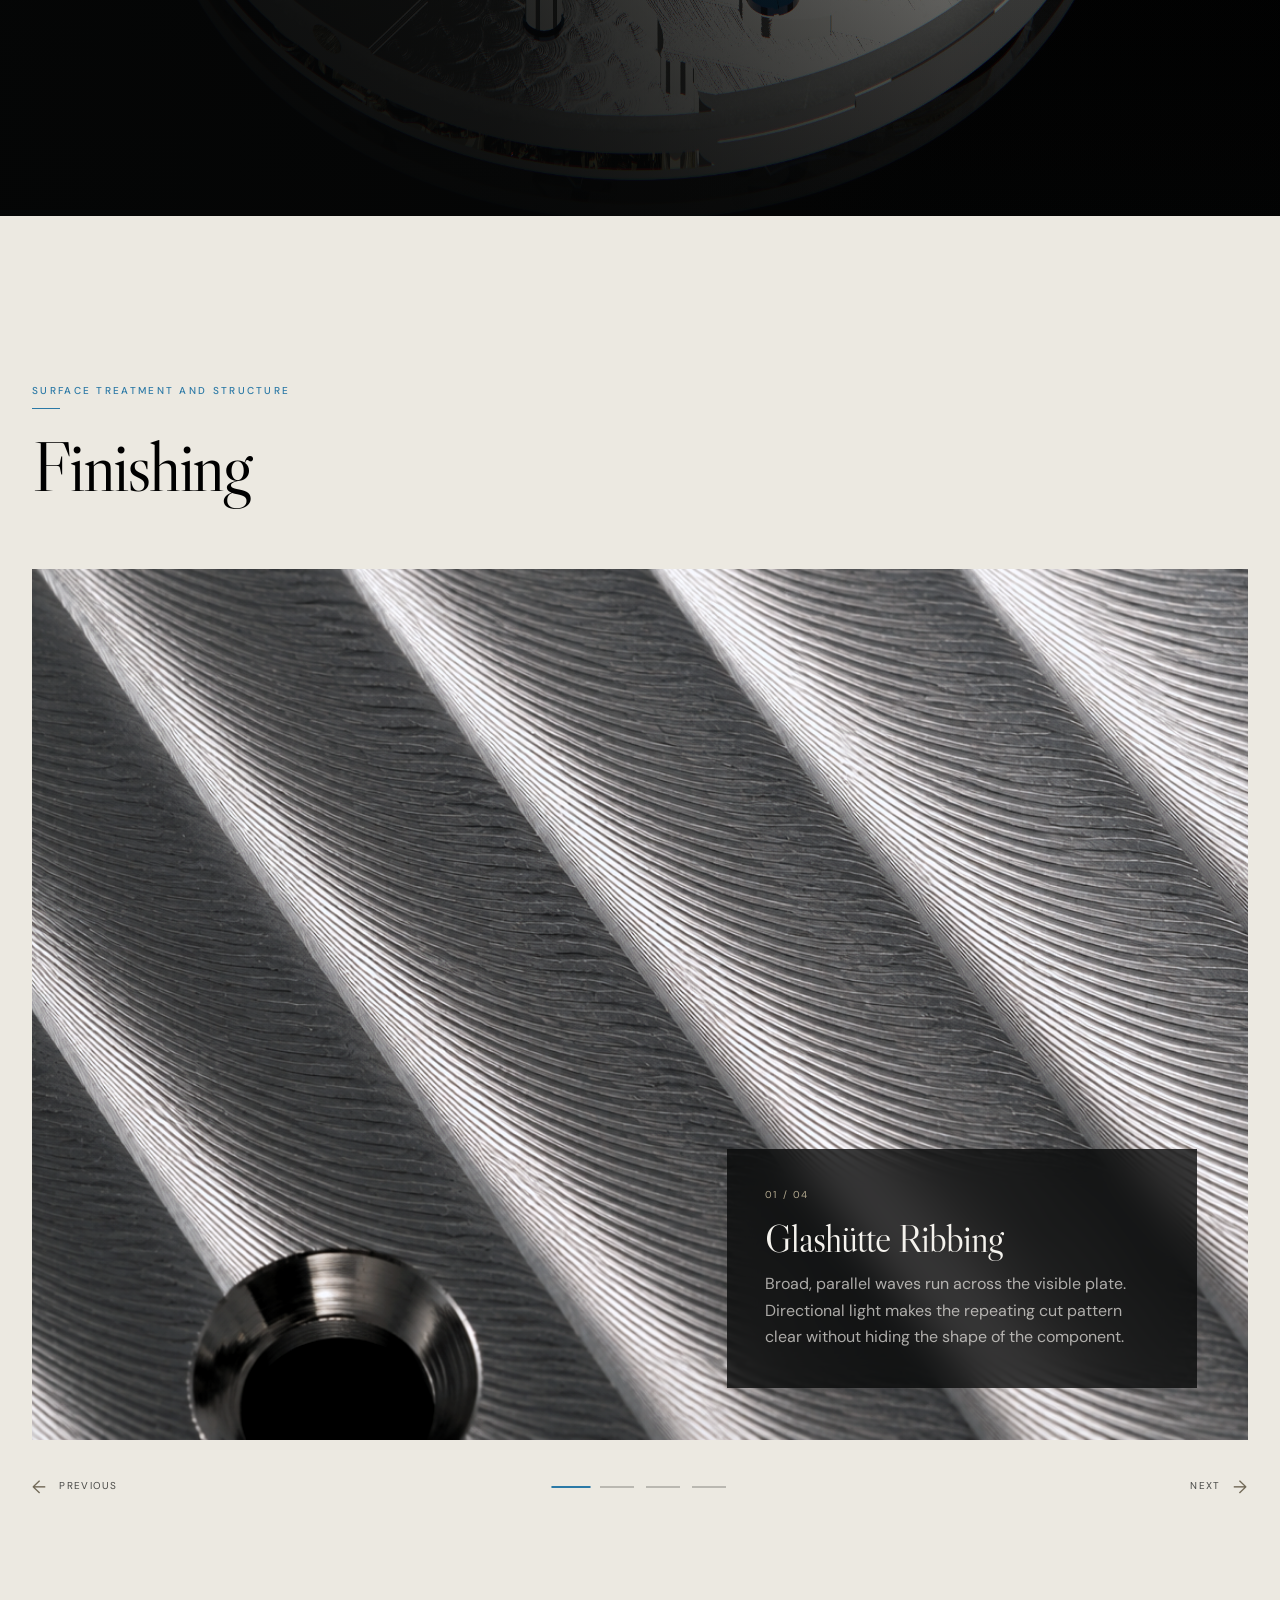
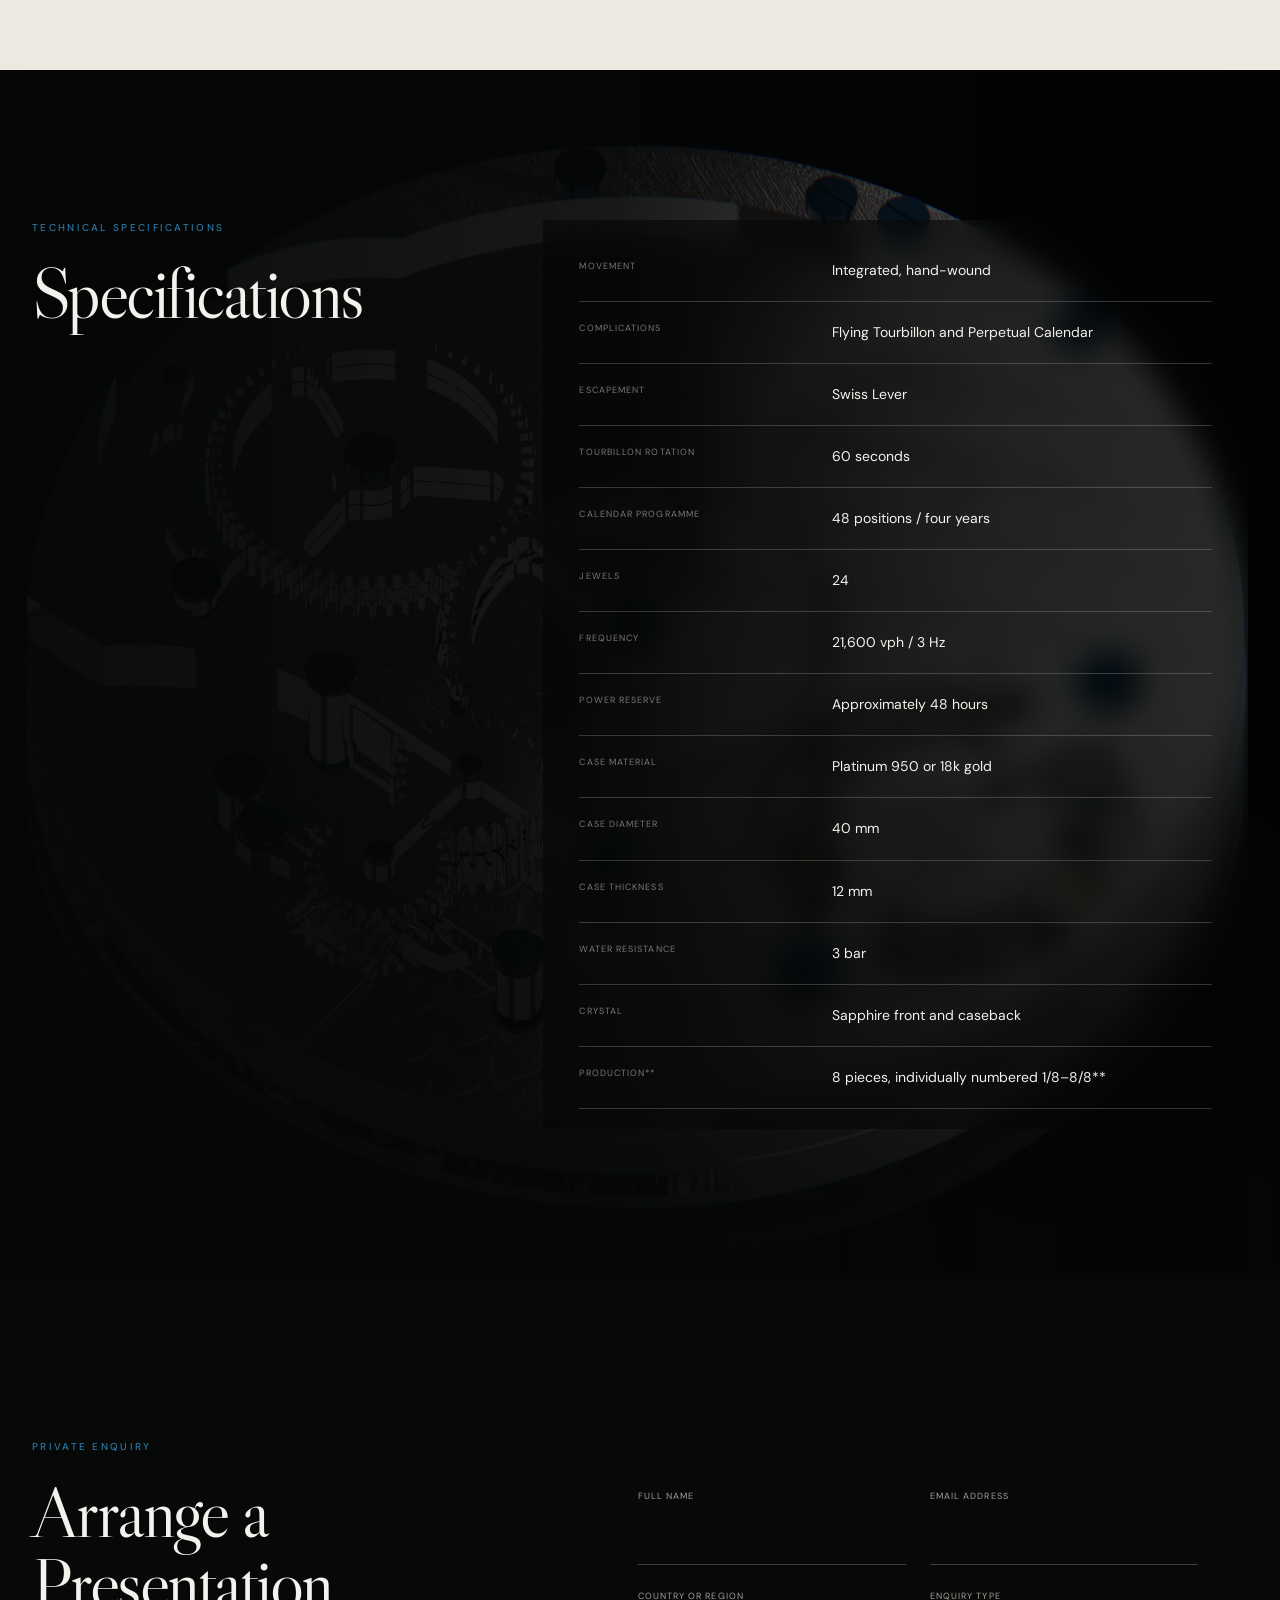
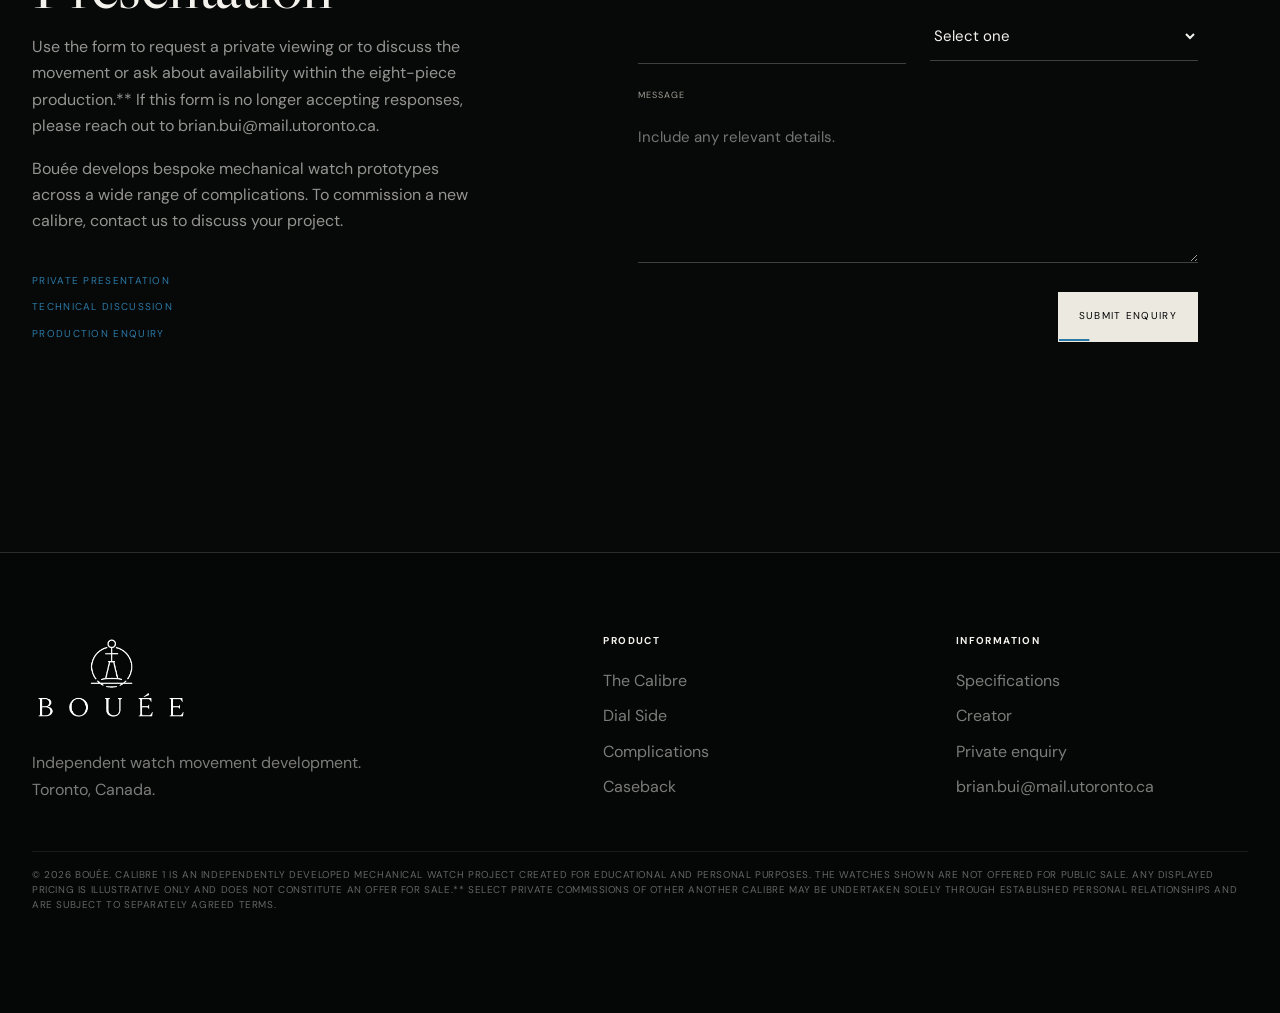
==== commit 53e63bca: "Update index.html" ====
--- a/index.html
+++ b/index.html
@@ -367,7 +367,7 @@
           <p class="eyebrow">Private enquiry</p>
           <h2>Arrange a Presentation</h2>
           <p>
-            Use the form to request a private viewing or to discuss the movement or ask about availability within the eight-piece production.** 
+            Use the form to request a private viewing or to discuss the movement or ask about availability within the eight-piece production.** If this form is no longer accepting responses, please reach out to brian.bui@mail.utoronto.ca. 
           </p>
           <p>
             Bouée develops bespoke mechanical watch prototypes across a wide range of complications. To commission a new calibre, contact us to discuss your project. 
@@ -427,7 +427,7 @@
         <a href="#specifications">Specifications</a>
         <a href="/Brian_Bui/">Creator</a>
         <a href="#contact">Private enquiry</a>
-        <span>brian.bui@bouee.ca</span>
+        <span>brian.bui@mail.utoronto.ca</span>
       </div>
     </div>
     <div class="shell site-footnote">
